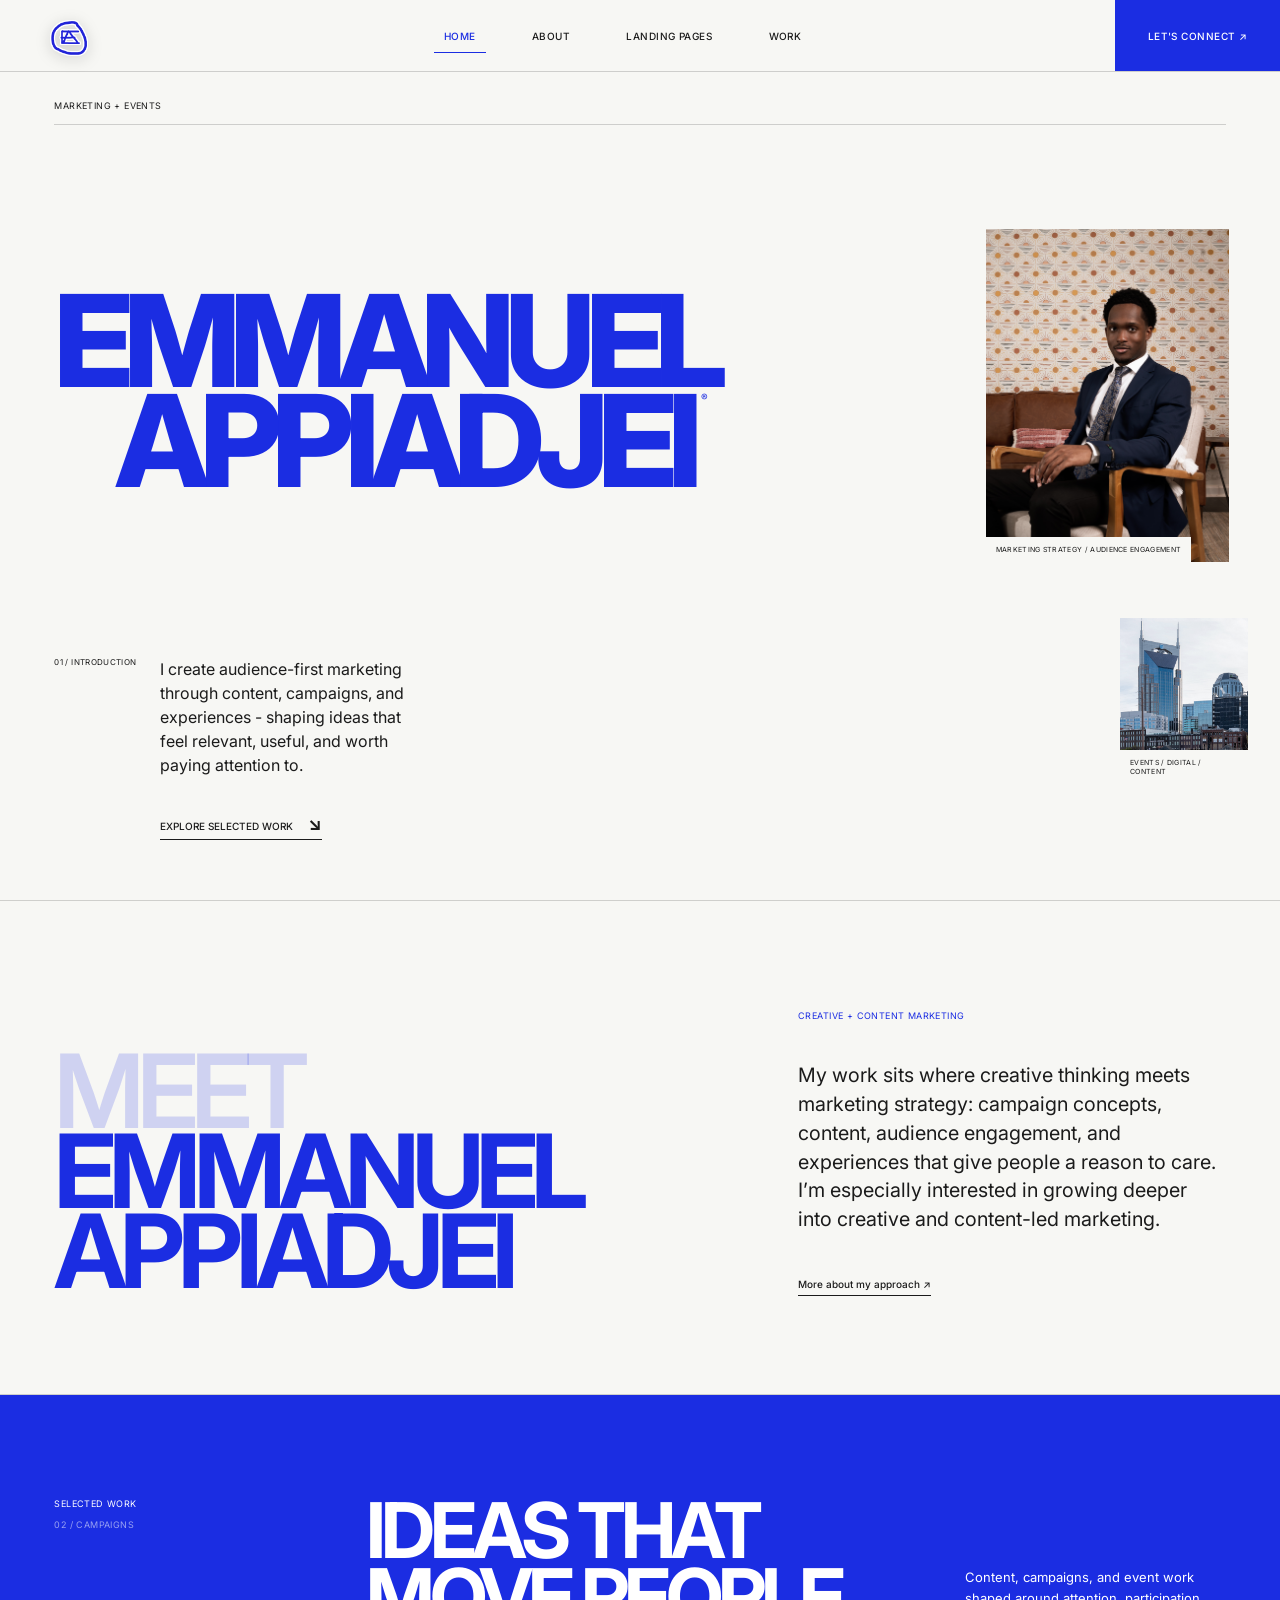
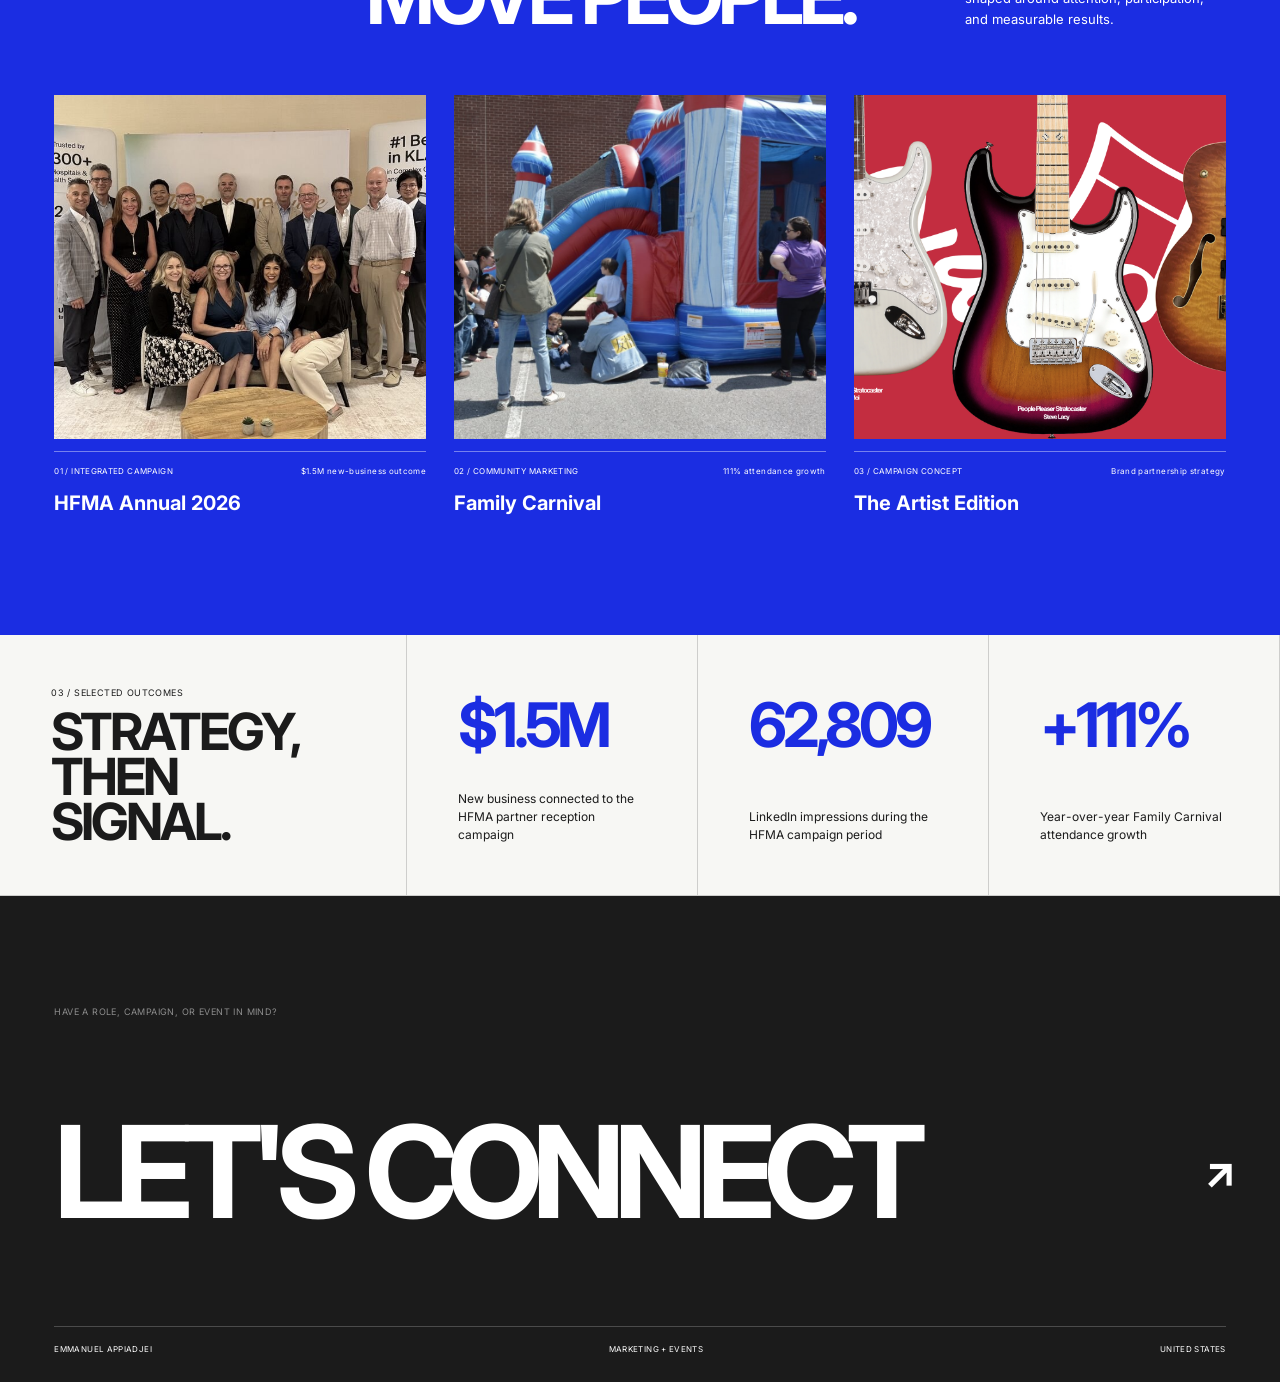
==== index.html @ 1f678aea "Update index.html" ====
<!doctype html>
<html lang="en">
<head>
  <meta charset="UTF-8" />
  <meta name="viewport" content="width=device-width, initial-scale=1.0" />
  <meta name="description" content="Emmanuel Appiadjei - creative and content marketing portfolio." />
  <meta name="portfolio-version" content="2026.08.13.13" />
  <title>Emmanuel Appiadjei - Marketing Portfolio</title>
  <link rel="preconnect" href="https://fonts.googleapis.com">
  <link rel="preconnect" href="https://fonts.gstatic.com" crossorigin>
  <link href="https://fonts.googleapis.com/css2?family=Inter:wght@400;500;600;700;800&display=swap" rel="stylesheet">
  <link rel="stylesheet" href="styles.css?v=20260813-13" />
  <style id="portfolio-polish">
    /* Release 2026.08.13.13: reveal motion and featured-card clipping fix. */
    .hero-image img,
    .about-photo img,
    .landing-visual img,
    .work-row img { height: 100%; }

    .featured-card {
      display: flex;
      min-width: 0;
      flex-direction: column;
    }

    .featured-card > img {
      width: 100%;
      height: auto;
      aspect-ratio: 1.08;
      object-fit: cover;
      flex: none;
    }

    .featured-card > div {
      min-height: 82px;
      padding-bottom: 10px;
      position: relative;
      z-index: 2;
    }

    .featured-card h3 { line-height: 1.15; }

    .featured-card p {
      align-self: start;
      max-width: 145px;
    }

    #home.route.active .hero-meta,
    #home.route.active .hero-name,
    #home.route.active .hero-image,
    #home.route.active .hero-copy {
      opacity: 0;
      animation: home-reveal 0.9s cubic-bezier(.2, .7, .25, 1) forwards;
    }

    #home.route.active .hero-meta { animation-delay: 0.08s; }
    #home.route.active .hero-name { animation-delay: 0.2s; }
    #home.route.active .hero-image-main { animation-delay: 0.38s; }
    #home.route.active .hero-image-small { animation-delay: 0.52s; }
    #home.route.active .hero-copy { animation-delay: 0.62s; }

    @keyframes home-reveal {
      from { opacity: 0; transform: translateY(18px); }
      to { opacity: 1; transform: translateY(0); }
    }

    @media (max-width: 900px) {
      .featured-card > div { min-height: 96px; }
    }

    @media (prefers-reduced-motion: reduce) {
      #home.route.active .hero-meta,
      #home.route.active .hero-name,
      #home.route.active .hero-image,
      #home.route.active .hero-copy {
        opacity: 1;
        animation: none;
        transform: none;
      }
    }
  </style>
</head>
<body>
  <img id="custom-cursor" src="images/ea-mark.png" alt="" aria-hidden="true" />
  <div id="cursor-trail" aria-hidden="true"></div>

  <header class="site-header">
    <a class="brand" href="#home" data-route="home" aria-label="Emmanuel Appiadjei home"><img class="brand-logo" src="images/ea-mark.png" alt="" /></a>
    <nav aria-label="Primary navigation">
      <a class="nav-link active" href="#home" data-route="home">Home</a>
      <a class="nav-link" href="#about" data-route="about">About</a>
      <a class="nav-link" href="#landing" data-route="landing">Landing Pages</a>
      <a class="nav-link" href="#work" data-route="work">Work</a>
    </nav>
    <a class="header-contact" href="mailto:youremail@example.com">Let's connect ↗</a>
    <button class="menu-button" type="button" aria-label="Open navigation" aria-expanded="false"><span></span><span></span></button>
  </header>

  <main>
    <section class="route active" id="home" data-route-panel="home">
      <div class="hero">
        <div class="hero-meta"><span>MARKETING + EVENTS</span></div>
        <div class="hero-name" aria-label="Emmanuel Appiadjei">
          <span>EMMANUEL</span>
          <span>APPIADJEI<sup>®</sup></span>
        </div>
        <figure class="hero-image hero-image-main">
          <img src="images/hero-large.jpg" alt="Portrait of Emmanuel Appiadjei" />
          <figcaption>MARKETING STRATEGY / AUDIENCE ENGAGEMENT</figcaption>
        </figure>
        <figure class="hero-image hero-image-small">
          <img src="images/hero-small.jpg" alt="A detail from Emmanuel's work" />
          <figcaption>EVENTS / DIGITAL / CONTENT</figcaption>
        </figure>
        <div class="hero-copy">
          <span>01 / INTRODUCTION</span>
          <p>I create audience-first marketing through content, campaigns, and experiences - shaping ideas that feel relevant, useful, and worth paying attention to.</p>
          <a href="#work" data-route="work">Explore selected work <b>↘</b></a>
        </div>
      </div>

      <div class="home-about">
        <div class="home-about-title"><span>MEET</span><strong>EMMANUEL<br>APPIADJEI</strong></div>
        <div class="home-about-copy">
          <span>CREATIVE + CONTENT MARKETING</span>
          <p>My work sits where creative thinking meets marketing strategy: campaign concepts, content, audience engagement, and experiences that give people a reason to care. I’m especially interested in growing deeper into creative and content-led marketing.</p>
          <a href="#about" data-route="about">More about my approach ↗</a>
        </div>
      </div>

      <section class="home-work">
        <div class="section-heading inverse">
          <div><span>SELECTED WORK</span><small>02 / CAMPAIGNS</small></div>
          <h2>IDEAS THAT<br>MOVE PEOPLE.</h2>
          <p>Content, campaigns, and event work shaped around attention, participation, and measurable results.</p>
        </div>
        <div class="featured-grid">
          <a class="featured-card" href="hfma-annual.html">
            <img src="images/project-hfma.jpg" alt="HFMA Annual marketing campaign" />
            <div><span>01 / INTEGRATED CAMPAIGN</span><h3>HFMA Annual 2026</h3><p>$1.5M new-business outcome</p></div>
          </a>
          <a class="featured-card" href="family-carnival-campaign.html">
            <img src="images/project-carnival.jpg" alt="Clarksville Family Carnival campaign" />
            <div><span>02 / COMMUNITY MARKETING</span><h3>Family Carnival</h3><p>111% attendance growth</p></div>
          </a>
          <a class="featured-card" href="artist-edition-campaign.html">
            <img src="images/project-artist-edition.jpg" alt="The Artist Edition campaign concept" />
            <div><span>03 / CAMPAIGN CONCEPT</span><h3>The Artist Edition</h3><p>Brand partnership strategy</p></div>
          </a>
        </div>
      </section>

      <section class="outcomes">
        <div class="outcome-intro"><span>03 / SELECTED OUTCOMES</span><h2>STRATEGY,<br>THEN SIGNAL.</h2></div>
        <div class="outcome"><strong>$1.5M</strong><span>New business connected to the HFMA partner reception campaign</span></div>
        <div class="outcome"><strong>62,809</strong><span>LinkedIn impressions during the HFMA campaign period</span></div>
        <div class="outcome"><strong>+111%</strong><span>Year-over-year Family Carnival attendance growth</span></div>
      </section>

      <footer class="footer-cta">
        <span>HAVE A ROLE, CAMPAIGN, OR EVENT IN MIND?</span>
        <a href="mailto:youremail@example.com">LET'S CONNECT <b>↗</b></a>
        <div><span>EMMANUEL APPIADJEI</span><span>MARKETING + EVENTS</span><span>UNITED STATES</span></div>
      </footer>
    </section>

    <section class="route" id="about" data-route-panel="about">
      <div class="route-label"><span>02 / ABOUT</span><span>BACKGROUND + APPROACH</span></div>
      <div class="about-hero">
        <div class="about-heading"><span>MEET</span><h1>EMMANUEL<br>APPIADJEI</h1></div>
        <div class="about-lede"><span>CREATIVE / CONTENT / AUDIENCE</span><p>I combine organized execution with audience-focused thinking to help campaigns feel intentional from the first idea through delivery.</p></div>
        <figure class="about-photo about-photo-one"><img src="images/hero-large.jpg" alt="Portrait of Emmanuel Appiadjei" /><figcaption>01 / WORKING</figcaption></figure>
        <figure class="about-photo about-photo-two"><img src="images/hero-small.jpg" alt="A detail from Emmanuel's work" /><figcaption>02 / IN THE FIELD</figcaption></figure>
      </div>
      <div class="about-body">
        <div class="about-statement"><span>MY APPROACH</span><h2>Clear thinking.<br>Useful creative.<br>Strong follow-through.</h2></div>
        <div class="about-text"><p>I’m a marketing and events professional building toward the creative and content side of marketing, with experience across campaigns, audience engagement, email, social content, research, and marketing operations.</p><p>I’m strongest where strategy and creativity meet: finding the audience insight, shaping the message, developing the content, and helping teams carry a consistent story across digital and in-person touchpoints.</p></div>
      </div>
      <div class="capability-list">
        <div><span>01</span><h3>Email & Digital Marketing</h3><p>Campaign structure, responsive email execution, audience lists, and post-campaign analysis.</p></div>
        <div><span>02</span><h3>Event Marketing</h3><p>Pre-event promotion, partner communications, on-site content, and attendee engagement.</p></div>
        <div><span>03</span><h3>Creative & Content</h3><p>Campaign concepts, social copy, visual direction, storytelling, and content coordination.</p></div>
        <div><span>04</span><h3>Marketing Operations</h3><p>Contact organization, outreach workflows, research, reporting, and follow-up support.</p></div>
      </div>
      <div class="about-close"><span>THE WORK SHOULD LOOK GOOD.</span><h2>IT SHOULD ALSO<br><em>DO SOMETHING.</em></h2></div>
    </section>

    <section class="route" id="landing" data-route-panel="landing">
      <div class="route-label"><span>03 / LANDING PAGES</span><span>HUBSPOT + EVENT EXPERIENCES</span></div>
      <div class="landing-hero">
        <h1>LANDING<br>PAGES</h1>
        <div><span>DIGITAL TOUCHPOINTS</span><p>Focused pages designed to make event information clear, support registration, and move the right audience toward action.</p></div>
      </div>
      <div class="landing-projects">
        <article class="landing-item">
          <span class="project-number">01</span>
          <a class="landing-visual" href="peace-grounds.html" target="_blank" rel="noopener"><img src="images/project-peace-grounds.jpg" alt="Peace Grounds landing page concept" /></a>
          <div class="landing-info"><span>BRAND CONCEPT / COFFEE SHOP</span><h2>Peace Grounds</h2><p>Independent Concept</p><p class="detail">A speculative brand and landing-page concept for an independent coffee shop, built around a bold peace-and-grit identity.</p><a href="peace-grounds.html" target="_blank" rel="noopener">View project ↗</a></div>
        </article>
        <article class="landing-item">
          <span class="project-number">02</span>
          <a class="landing-visual" href="landing-mahjong-social.html"><img src="images/project-mahjong.jpg" alt="Mahjong Social landing page" /></a>
          <div class="landing-info"><span>EVENT LANDING PAGE / HUBSPOT</span><h2>Mahjong Social</h2><p>Revecore x SmarterDX</p><p class="detail">An RSVP-focused event page built in HubSpot for a networking experience, balancing partner visibility with a simple registration path.</p><a href="landing-mahjong-social.html">View project ↗</a></div>
        </article>
        <article class="landing-item">
          <span class="project-number">03</span>
          <a class="landing-visual" href="landing-executive-dinner.html"><img src="images/project-exec-dinner.jpg" alt="Revecore Executive Dinner landing page" /></a>
          <div class="landing-info"><span>INVITATION EXPERIENCE / CONCEPT</span><h2>Executive Dinner</h2><p>The Charles / Dallas</p><p class="detail">A refined landing-page concept for an invitation-only executive dinner, designed around concise information and a premium event tone.</p><a href="landing-executive-dinner.html">View project ↗</a></div>
        </article>
      </div>
    </section>

    <section class="route" id="work" data-route-panel="work">
      <div class="route-label"><span>04 / WORK</span><span>CAMPAIGNS + EXPERIENCES</span></div>
      <div class="work-hero"><h1>SELECTED<br>WORK</h1><p>A mix of real-world marketing outcomes and speculative campaign thinking. Each case study makes the role, challenge, approach, and result easy to scan.</p></div>
      <div class="work-list">
        <a class="work-row" href="hfma-annual.html"><span class="work-no">01</span><img src="images/project-hfma.jpg" alt="HFMA Annual campaign" /><div><span>INTEGRATED MARKETING / 2026</span><h2>HFMA Annual Marketing Campaign</h2><p>Email marketing · Digital strategy · Event experience · Marketing operations</p></div><strong>$1.5M ↗</strong></a>
        <a class="work-row" href="family-carnival-campaign.html"><span class="work-no">02</span><img src="images/project-carnival.jpg" alt="Family Carnival campaign" /><div><span>COMMUNITY MARKETING / 2025</span><h2>Clarksville Family Carnival</h2><p>Social content · Photography · Vendor outreach · Event promotion</p></div><strong>+111% ↗</strong></a>
        <a class="work-row" href="artist-edition-campaign.html"><span class="work-no">03</span><img src="images/project-artist-edition.jpg" alt="The Artist Edition campaign" /><div><span>SPECULATIVE CAMPAIGN</span><h2>The Artist Edition</h2><p>Brand partnership · Audience strategy · Artist collaboration · Launch concept</p></div><strong>CASE ↗</strong></a>
        <a class="work-row" href="valentino-bad-bunny-campaign.html"><span class="work-no">04</span><img src="images/project-santo-sol.jpg" alt="Santo Sol campaign" /><div><span>SPECULATIVE CAMPAIGN</span><h2>Santo Sol</h2><p>Luxury positioning · Cultural insight · Collaboration strategy · Fragrance concept</p></div><strong>CASE ↗</strong></a>
      </div>
      <footer class="footer-cta blue-footer"><span>MARKETING WITH A POINT OF VIEW.</span><a href="mailto:youremail@example.com">LET'S CONNECT <b>↗</b></a><div><span>EMMANUEL APPIADJEI</span><span>MARKETING + EVENTS</span><span>UNITED STATES</span></div></footer>
    </section>
  </main>

  <script src="script.js?v=20260813-13" defer></script>
</body>
</html>
---- styles.css ----
/* Portfolio version 2026.08.14.4 - raised campaign imagery and larger home portrait */
:root{--blue:#1b2de2;--ink:#1b1b1b;--paper:#f7f7f4;--white:#fff;--muted:#7c7c77;--cyan:#a9d5df;--line:rgba(27,27,27,.18);--pad:clamp(22px,4.25vw,70px)}
*{box-sizing:border-box}html{scroll-behavior:smooth}body{margin:0;background:var(--paper);color:var(--ink);font-family:Inter,Arial,sans-serif;overflow-x:hidden}a{color:inherit;text-decoration:none}p{font-family:Inter,Arial,sans-serif}img{display:block;width:100%;height:auto;object-fit:cover}button{font:inherit}.route{display:none;min-height:100vh;padding-top:72px}.route.active{display:block;animation:page-in .45s ease both}@keyframes page-in{from{opacity:0}to{opacity:1}}
#cursor-trail{position:fixed;inset:0;z-index:150;pointer-events:none;overflow:hidden}
.site-header{height:72px;position:fixed;inset:0 0 auto;z-index:100;background:rgba(247,247,244,.94);backdrop-filter:blur(14px);display:grid;grid-template-columns:130px 1fr 165px;align-items:stretch;border-bottom:1px solid var(--line)}.brand{display:flex;align-items:center;padding-left:var(--pad);font-size:18px;font-weight:800;letter-spacing:-.07em}.brand span{font:400 7px Inter;color:var(--blue);margin:0 0 13px 4px}.site-header nav{display:flex;justify-content:center;align-items:stretch}.nav-link{display:flex;align-items:center;padding:0 clamp(16px,2.2vw,36px);font:500 10px Inter;text-transform:uppercase;position:relative}.nav-link:after{content:"";position:absolute;left:18px;right:100%;bottom:18px;height:1px;background:var(--blue);transition:.3s}.nav-link:hover:after,.nav-link.active:after{right:18px}.nav-link.active{color:var(--blue)}.header-contact{display:flex;align-items:center;justify-content:center;background:var(--ink);color:white;font:500 10px Inter;text-transform:uppercase;transition:.25s}.header-contact:hover{background:var(--blue)}.menu-button{display:none;border:0;background:transparent}
.hero{min-height:calc(100svh - 72px);padding:28px var(--pad) 60px;display:grid;grid-template-columns:repeat(12,1fr);grid-template-rows:auto 1fr auto;gap:18px;position:relative;overflow:hidden}.hero-meta{grid-column:1/13;display:flex;justify-content:space-between;padding-bottom:13px;border-bottom:1px solid var(--line);font:400 9px Inter;letter-spacing:.12em}.hero-name{grid-column:1/13;align-self:center;color:var(--blue);font-size:clamp(70px,13vw,200px);font-weight:800;letter-spacing:-.09em;line-height:.74;position:relative;z-index:2;padding:5vw 0}.hero-name span{display:block;white-space:nowrap}.hero-name span:last-child{margin-left:12%}.hero-name sup{font:400 10px Inter;letter-spacing:0;vertical-align:top;margin-left:8px}.hero-image{margin:0;position:absolute;z-index:3;background:#d8d8d3}.hero-image img{filter:saturate(.76);transition:filter .4s,transform .6s}.hero-image:hover img{filter:saturate(1);transform:scale(1.02)}.hero-image figcaption{position:absolute;background:var(--paper);padding:8px 10px;font:400 7px Inter;letter-spacing:.06em}.hero-image-main{width:clamp(150px,18vw,280px);height:clamp(190px,24vw,370px);right:17%;top:19%}.hero-image-main figcaption{left:0;bottom:0}.hero-image-small{width:clamp(90px,10vw,155px);height:clamp(110px,13vw,200px);right:4%;bottom:14%}.hero-image-small figcaption{right:0;bottom:0}.hero-copy{grid-column:1/5;align-self:end;display:grid;grid-template-columns:90px 1fr;gap:16px;position:relative;z-index:4}.hero-copy>span{font:400 8px Inter}.hero-copy p{margin:0;font-size:clamp(14px,1.25vw,18px);line-height:1.5}.hero-copy a{grid-column:2;margin-top:20px;font:500 10px Inter;text-transform:uppercase;border-bottom:1px solid;width:max-content;padding-bottom:5px}.hero-copy b{font-size:18px;margin-left:12px}
.home-about{background:var(--ink);color:white;padding:clamp(70px,8vw,130px) var(--pad);display:grid;grid-template-columns:1.5fr 1fr;gap:8vw;align-items:end}.home-about-title span{display:block;color:#555;font-size:clamp(54px,8vw,125px);font-weight:700;line-height:.78;letter-spacing:-.07em}.home-about-title strong{display:block;color:var(--blue);font-size:clamp(54px,8vw,125px);line-height:.78;letter-spacing:-.07em}.home-about-copy>span{font:400 9px Inter;color:#8d8d8d}.home-about-copy p{font-size:clamp(17px,1.55vw,24px);line-height:1.45;margin:38px 0}.home-about-copy a{font:500 10px Inter;border-bottom:1px solid;padding-bottom:5px}
.home-work{background:var(--blue);color:white;padding:clamp(70px,8vw,125px) var(--pad)}.section-heading{display:grid;grid-template-columns:1fr 2.1fr 1fr;gap:4vw;align-items:end;margin-bottom:65px}.section-heading>div{align-self:start}.section-heading span,.section-heading small{display:block;font:400 9px Inter;letter-spacing:.09em}.section-heading small{margin-top:10px;color:rgba(255,255,255,.55)}.section-heading h2{font-size:clamp(45px,6vw,90px);line-height:.86;letter-spacing:-.065em;margin:0}.section-heading p{line-height:1.6;font-size:13px;margin:0}.featured-grid{display:grid;grid-template-columns:repeat(3,1fr);gap:28px}.featured-card{display:block}.featured-card>img{aspect-ratio:1.08;filter:saturate(.72);transition:.4s}.featured-card:hover>img{filter:saturate(1);transform:translateY(-5px)}.featured-card>div{display:grid;grid-template-columns:1fr auto;padding-top:14px;border-top:1px solid rgba(255,255,255,.4);margin-top:12px}.featured-card span{font:400 8px Inter}.featured-card h3{grid-row:2;margin:7px 0 0;font-size:20px}.featured-card p{grid-row:1/3;grid-column:2;margin:0;font:400 8px/1.4 Inter;text-align:right}
.outcomes{display:grid;grid-template-columns:1.4fr repeat(3,1fr);border-bottom:1px solid var(--line)}.outcome-intro,.outcome{padding:clamp(35px,4vw,65px);border-right:1px solid var(--line);min-height:260px;display:flex;flex-direction:column;justify-content:space-between}.outcome-intro span{font:400 9px Inter}.outcome-intro h2{font-size:clamp(35px,4vw,60px);line-height:.88;letter-spacing:-.06em;margin:0}.outcome strong{font-size:clamp(40px,4.8vw,72px);letter-spacing:-.07em;color:var(--blue)}.outcome span{font-size:12px;line-height:1.5}.footer-cta{background:var(--ink);color:white;padding:clamp(65px,8vw,125px) var(--pad) 28px}.footer-cta>span{font:400 9px Inter;color:#8d8d8d}.footer-cta>a{display:flex;justify-content:space-between;align-items:center;font-size:clamp(55px,10vw,150px);font-weight:700;letter-spacing:-.085em;line-height:.8;margin:8vw 0}.footer-cta>a b{font-size:.35em}.footer-cta>div{display:flex;justify-content:space-between;border-top:1px solid #4b4b4b;padding-top:17px;font:400 8px Inter}
.route-label{height:52px;padding:0 var(--pad);display:flex;justify-content:space-between;align-items:center;border-bottom:1px solid var(--line);font:400 9px Inter;letter-spacing:.1em}.about-hero{background:var(--ink);color:white;min-height:690px;padding:clamp(55px,7vw,110px) var(--pad);display:grid;grid-template-columns:1.6fr 1fr 1fr;grid-template-rows:auto 1fr;gap:30px;position:relative}.about-heading{grid-column:1/3;position:relative;z-index:2}.about-heading>span{display:block;color:#555;font-size:clamp(55px,7vw,110px);font-weight:700;line-height:.75;letter-spacing:-.07em}.about-heading h1{color:var(--blue);font-size:clamp(55px,7vw,110px);line-height:.78;letter-spacing:-.07em;margin:0}.about-lede{grid-column:3;grid-row:1;align-self:end}.about-lede span{font:400 8px Inter;color:#888}.about-lede p{font-size:16px;line-height:1.5}.about-photo{margin:0;position:absolute}.about-photo img{filter:saturate(.68)}.about-photo figcaption{font:400 7px Inter;margin-top:8px;color:#aaa}.about-photo-one{width:260px;height:330px;left:50%;bottom:48px}.about-photo-two{width:170px;height:220px;right:8%;bottom:68px}.about-body{padding:clamp(70px,8vw,125px) var(--pad);display:grid;grid-template-columns:1.25fr 1fr;gap:9vw}.about-statement span{font:400 9px Inter}.about-statement h2{font-size:clamp(45px,6vw,90px);line-height:.9;letter-spacing:-.06em;margin:45px 0 0}.about-text{padding-top:50px}.about-text p{font-size:16px;line-height:1.75;margin:0 0 26px}.capability-list{padding:0 var(--pad) 9vw;display:grid;grid-template-columns:1fr 1fr}.capability-list>div{border-top:1px solid var(--line);padding:28px 25px 42px 0;display:grid;grid-template-columns:45px 1fr;gap:10px}.capability-list>div:nth-child(odd){margin-right:35px}.capability-list span{font:400 9px Inter}.capability-list h3{font-size:25px;margin:0}.capability-list p{grid-column:2;font-size:12px;line-height:1.6;max-width:380px}.about-close{background:var(--blue);color:white;padding:clamp(70px,8vw,125px) var(--pad)}.about-close>span{font:400 9px Inter}.about-close h2{font-size:clamp(60px,10vw,150px);line-height:.8;letter-spacing:-.08em;margin:7vw 0 0}.about-close em{font-family:Inter,Arial,sans-serif;font-weight:400}
.landing-hero{padding:clamp(70px,8vw,125px) var(--pad);display:grid;grid-template-columns:2fr 1fr;gap:7vw;align-items:end}.landing-hero h1{font-size:clamp(75px,12vw,180px);line-height:.72;letter-spacing:-.09em;color:var(--blue);margin:0}.landing-hero>div span{font:400 9px Inter}.landing-hero>div p{font-size:15px;line-height:1.7;margin-top:25px}.landing-projects{padding:0 var(--pad) 9vw}.landing-item{display:grid;grid-template-columns:50px 1.55fr 1fr;gap:clamp(25px,4vw,65px);padding:clamp(55px,7vw,105px) 0;border-top:1px solid var(--line)}.project-number{font:400 10px Inter}.landing-visual{aspect-ratio:1.35;background:#ddd;overflow:hidden}.landing-visual img{transition:.5s;filter:saturate(.72)}.landing-visual:hover img{transform:scale(1.015);filter:saturate(1)}.landing-info{align-self:end}.landing-info>span{font:400 8px Inter}.landing-info h2{font-size:clamp(35px,4vw,58px);letter-spacing:-.055em;margin:12px 0}.landing-info>p{font:400 10px Inter}.landing-info .detail{font:400 13px/1.65 Inter;margin:32px 0}.landing-info>a{font:500 10px Inter;border-bottom:1px solid;padding-bottom:5px}.landing-placeholder{aspect-ratio:1.35;background:var(--ink);color:white;padding:7%;display:flex;justify-content:space-between;align-items:flex-end}.landing-placeholder span{font-size:clamp(45px,7vw,105px);line-height:.73;font-weight:700;letter-spacing:-.07em;color:var(--blue)}.landing-placeholder small{font:400 7px Inter}
.work-hero{background:var(--blue);color:white;padding:clamp(70px,8vw,125px) var(--pad);display:grid;grid-template-columns:2fr 1fr;gap:7vw;align-items:end}.work-hero h1{font-size:clamp(75px,12vw,180px);line-height:.72;letter-spacing:-.09em;margin:0}.work-hero p{font-size:15px;line-height:1.7}.work-list{padding:0 var(--pad) 9vw}.work-row{display:grid;grid-template-columns:50px minmax(180px,.72fr) 1.3fr auto;gap:clamp(20px,3vw,48px);align-items:center;padding:45px 0;border-bottom:1px solid var(--line)}.work-no{font:400 10px Inter}.work-row img{aspect-ratio:1.5;filter:saturate(.72);transition:.35s}.work-row:hover img{filter:saturate(1);transform:translateX(5px)}.work-row>div>span{font:400 8px Inter}.work-row h2{font-size:clamp(25px,3vw,44px);letter-spacing:-.05em;margin:9px 0}.work-row p{font:400 9px/1.5 Inter}.work-row>strong{font:500 10px Inter}.blue-footer{background:var(--blue)}.blue-footer>span{color:rgba(255,255,255,.65)}.blue-footer>div{border-color:rgba(255,255,255,.45)}
@media(max-width:900px){.site-header{height:64px;grid-template-columns:90px 1fr 64px}.brand{padding-left:22px}.site-header nav{position:fixed;top:64px;left:0;right:0;background:var(--paper);display:flex;flex-direction:column;transform:translateY(-130%);transition:.35s;z-index:-1;border-bottom:1px solid var(--line)}.site-header nav.open{transform:none}.nav-link{height:55px;border-top:1px solid var(--line)}.header-contact{display:none}.menu-button{display:flex;flex-direction:column;align-items:center;justify-content:center;gap:7px;border-left:1px solid var(--line)}.menu-button span{width:22px;height:1px;background:var(--ink)}.route{padding-top:64px}.hero{min-height:850px;padding:22px}.hero-name{font-size:19vw;padding-top:17vw}.hero-name span:last-child{margin-left:0}.hero-image-main{width:42vw;height:55vw;right:8%;top:35%}.hero-image-small{width:25vw;height:31vw;right:auto;left:7%;bottom:23%}.hero-copy{grid-column:1/11;grid-template-columns:1fr;align-self:end}.hero-copy a{grid-column:1}.home-about,.section-heading,.about-body,.landing-hero,.work-hero{grid-template-columns:1fr}.home-about-copy{margin-top:40px}.section-heading{gap:35px}.featured-grid{grid-template-columns:1fr}.outcomes{grid-template-columns:1fr}.outcome-intro,.outcome{min-height:190px;border-bottom:1px solid var(--line)}.about-hero{min-height:900px;display:block}.about-lede{margin-top:40px;max-width:400px}.about-photo-one{left:8%;bottom:70px}.about-photo-two{right:8%;bottom:110px}.capability-list{grid-template-columns:1fr}.capability-list>div:nth-child(odd){margin-right:0}.landing-hero>div,.work-hero p{margin-top:45px}.landing-item{grid-template-columns:35px 1fr}.landing-visual,.landing-placeholder,.landing-info{grid-column:2}.work-row{grid-template-columns:35px 1fr}.work-row img{grid-column:2}.work-row>div{grid-column:2}.work-row>strong{grid-column:2}.footer-cta>div{flex-direction:column;gap:8px}}@media(prefers-reduced-motion:reduce){*,*:before,*:after{animation-duration:.01ms!important;animation-iteration-count:1!important;transition-duration:.01ms!important;scroll-behavior:auto!important}#cursor-trail{display:none}}

/* Modern sans-serif typography throughout the interface. */
.hero-name,
.home-about-title span,
.home-about-title strong,
.section-heading h2,
.outcome-intro h2,
.outcome strong,
.footer-cta > a,
.about-heading > span,
.about-heading h1,
.about-statement h2,
.about-close h2,
.landing-hero h1,
.landing-info h2,
.landing-placeholder span,
.work-hero h1,
.work-row h2 {
  font-family: Inter, Arial, sans-serif;
}

.nav-link,
.header-contact,
.hero-meta,
.hero-image figcaption,
.hero-copy > span,
.home-about-copy > span,
.section-heading span,
.section-heading small,
.featured-card span,
.featured-card p,
.outcome-intro span,
.route-label,
.about-lede span,
.about-photo figcaption,
.capability-list span,
.about-close > span,
.landing-hero > div span,
.project-number,
.landing-info > span,
.landing-info > p,
.landing-placeholder small,
.work-no,
.work-row > div > span,
.work-row p,
.work-row > strong,
.footer-cta > span,
.footer-cta > div {
  font-family: Inter, Arial, sans-serif;
  letter-spacing: .045em;
}

p,
.hero-name sup,
.hero-copy a,
.home-about-copy a,
.about-statement span,
.landing-info .detail,
.landing-info > a {
  font-family: Inter, Arial, sans-serif;
}

.hero-name,
.home-about-title span,
.home-about-title strong,
.about-heading > span,
.about-heading h1,
.footer-cta > a,
.landing-placeholder span {
  font-weight: 600;
}

.hero-copy p,
.home-about-copy p,
.section-heading p,
.about-lede p,
.about-statement h2,
.about-close h2,
.about-close h2 em {
  font-family: Inter, Arial, sans-serif;
}

.brand {
  padding-left: max(16px, calc(var(--pad) - 10px));
}

.brand-logo {
  width: 58px;
  height: 58px;
  object-fit: contain;
}

#custom-cursor {
  display: none;
  position: fixed;
  left: -100px;
  top: -100px;
  width: 64px;
  height: 64px;
  object-fit: contain;
  pointer-events: none;
  z-index: 220;
  opacity: 0;
  transform: translate(-50%, -50%) scale(1);
  transition: opacity .16s ease, transform .18s ease;
  will-change: left, top, transform;
}

html.custom-cursor-enabled,
html.custom-cursor-enabled body,
html.custom-cursor-enabled a,
html.custom-cursor-enabled button {
  cursor: none !important;
}

html.custom-cursor-enabled #custom-cursor {
  display: block;
}

#custom-cursor.is-visible {
  opacity: 1;
}

#custom-cursor.is-interactive {
  transform: translate(-50%, -50%) scale(.78);
}

@media (max-width: 900px) {
  .brand-logo {
    width: 50px;
    height: 50px;
  }
}

/* Shared case-study system. */
.case-page main {
  padding-top: 72px;
}

.case-page .route-label {
  background: var(--paper);
}

.case-page .about-hero {
  min-height: 560px;
  display: grid;
  grid-template-columns: minmax(0, 1.8fr) minmax(280px, .72fr);
  grid-template-rows: 1fr;
  align-items: end;
  gap: clamp(40px, 7vw, 120px);
  padding-top: clamp(60px, 7vw, 110px);
  padding-bottom: clamp(60px, 7vw, 110px);
}

.case-page .about-heading {
  grid-column: 1;
  grid-row: 1;
  align-self: center;
  min-width: 0;
}

.case-page .about-heading > span {
  color: rgba(27,45,226,.38);
  font-size: clamp(34px, 4.1vw, 68px);
  line-height: .9;
}

.case-page .about-heading h1 {
  max-width: 100%;
  font-size: clamp(58px, 7.2vw, 118px);
  line-height: .82;
  letter-spacing: -.07em;
  overflow-wrap: normal;
}

.case-page .about-lede {
  grid-column: 2;
  grid-row: 1;
  align-self: end;
  max-width: 390px;
  padding-bottom: 8px;
}

.case-page .about-lede p {
  margin-bottom: 0;
  font-size: 15px;
  line-height: 1.65;
}

.case-page .about-body {
  border-bottom: 1px solid var(--line);
}

.case-page .about-statement h2 {
  font-size: clamp(42px, 5vw, 78px);
}

.case-page .capability-list {
  padding-top: clamp(55px, 7vw, 95px);
}

.case-page .outcomes {
  border-top: 1px solid var(--line);
}

.case-page .featured-grid {
  padding: 0 var(--pad) clamp(60px, 7vw, 100px);
  color: var(--ink);
}

.case-page .featured-card > div {
  border-top-color: var(--line);
}

.case-page .case-media {
  padding: clamp(55px, 7vw, 100px) var(--pad) 20px;
}

.case-page .canva-embed {
  position: relative;
  width: 100%;
  height: auto;
  aspect-ratio: 16 / 9;
  padding: 0;
  margin: 0 0 clamp(45px, 5vw, 75px);
  overflow: hidden;
  border: 1px solid var(--line);
  background: #eef0ff;
}

.case-page .canva-embed iframe {
  position: absolute;
  inset: 0;
  width: 100%;
  height: 100%;
  border: 0;
}

.case-page .case-gallery {
  padding-top: clamp(55px, 7vw, 95px);
}

.case-page .case-gallery .landing-item {
  padding-bottom: clamp(55px, 7vw, 95px);
}

.case-page .case-photo {
  position: relative;
  z-index: 3;
  margin-top: -52px;
  padding: 0 var(--pad) clamp(55px, 7vw, 100px);
}

.case-page .case-photo figure {
  width: min(1080px, 78vw);
  aspect-ratio: 16 / 9;
  margin: 0 auto;
  overflow: hidden;
  background: #eef0ff;
  border: 1px solid rgba(27,45,226,.14);
}

.case-page .case-photo img {
  width: 100%;
  height: 100%;
  object-fit: cover;
}

.case-page .case-press-links {
  grid-column: 2 / span 2;
}

.case-page .about-close {
  border-top: 0;
}

.case-page > .footer-cta,
.case-page .footer-cta {
  background: var(--ink);
}

@media (max-width: 900px) {
  .case-page main {
    padding-top: 64px;
  }

  .case-page .about-hero {
    min-height: auto;
    grid-template-columns: 1fr;
    grid-template-rows: auto auto;
    gap: 42px;
    padding: 64px 22px 72px;
  }

  .case-page .about-heading,
  .case-page .about-lede {
    grid-column: 1;
  }

  .case-page .about-heading {
    grid-row: 1;
  }

  .case-page .about-lede {
    grid-row: 2;
    max-width: 520px;
  }

  .case-page .about-heading h1 {
    font-size: clamp(52px, 16vw, 86px);
  }

  .case-page .about-heading > span {
    font-size: clamp(30px, 9vw, 52px);
  }

  .case-page .case-media {
    padding: 44px 22px 10px;
  }

  .case-page .case-press-links {
    grid-column: 2;
  }
}

@media (pointer: coarse), (hover: none) {
  #custom-cursor {
    display: none !important;
  }
}

/* Final type hierarchy: modern sans throughout, including the accent. */
body,
body * {
  font-family: Inter, Arial, sans-serif !important;
}

.hero-name {
  font-weight: 800;
}

h1,
h2,
h3,
.home-about-title strong,
.footer-cta > a,
.outcome strong {
  font-weight: 700;
}

.about-close h2 em {
  font-family: Inter, Arial, sans-serif !important;
  font-style: italic;
  font-weight: 600;
}

#custom-cursor {
  width: 48px;
  height: 48px;
}

.brand-logo,
#custom-cursor {
  filter:
    drop-shadow(1px 0 0 rgba(255,255,255,.96))
    drop-shadow(-1px 0 0 rgba(255,255,255,.96))
    drop-shadow(0 1px 0 rgba(255,255,255,.96))
    drop-shadow(0 -1px 0 rgba(255,255,255,.96))
    drop-shadow(0 3px 7px rgba(0,0,0,.18));
}

.rainbow-trail-dot {
  position: fixed;
  width: 9px;
  height: 9px;
  border-radius: 999px;
  pointer-events: none;
  background: var(--trail-color);
  box-shadow: 0 0 10px color-mix(in srgb, var(--trail-color) 42%, transparent);
  opacity: .28;
  transform: translate(-50%, -50%) scale(1);
  animation: rainbow-trail-fade .72s ease-out forwards;
}

@keyframes rainbow-trail-fade {
  to {
    opacity: 0;
    transform: translate(-50%, -50%) scale(.2);
  }
}

/* Lighter color blocking and an unobstructed name composition. */
.header-contact {
  background: var(--blue);
}

.hero-name {
  max-width: calc(100% - clamp(300px, 22vw, 440px));
  font-size: clamp(68px, 10vw, 165px);
  letter-spacing: -.075em;
  line-height: .78;
  z-index: 4;
}

.hero-name span:last-child {
  margin-left: 7%;
}

.hero-image {
  background: #eef0ff;
  z-index: 3;
}

.hero-image-main {
  width: clamp(220px, 19vw, 340px);
  height: clamp(290px, 26vw, 450px);
  right: 4%;
  top: 19%;
}

.hero-image-small {
  right: 2.5%;
}

.home-about {
  background: var(--paper);
  color: var(--ink);
  border-top: 1px solid var(--line);
  border-bottom: 1px solid var(--line);
}

.home-about-title span {
  color: rgba(27,45,226,.18);
}

.home-about-copy > span {
  color: var(--blue);
}

.about-hero {
  background: #eef0ff;
  color: var(--ink);
  border-bottom: 1px solid rgba(27,45,226,.14);
}

.about-heading > span {
  color: rgba(27,45,226,.18);
}

.about-lede span,
.about-photo figcaption {
  color: #60658a;
}

.landing-visual,
.landing-placeholder {
  background: #eef0ff;
}

.landing-placeholder {
  color: var(--ink);
  border: 1px solid rgba(27,45,226,.16);
}

.blue-footer {
  background: var(--ink);
}

.blue-footer > div {
  border-color: #4b4b4b;
}

@media (max-width: 900px) {
  .case-page .case-photo {
    margin-top: -28px;
    padding: 0 22px 50px;
  }

  .case-page .case-photo figure {
    width: 100%;
  }

  .hero-name {
    max-width: none;
    font-size: 18vw;
    letter-spacing: -.07em;
    padding-top: 12vw;
  }

  .hero-image-main {
    width: 43vw;
    height: 55vw;
    right: 5%;
    top: 40%;
  }

  .hero-image-small {
    width: 23vw;
    height: 29vw;
    right: auto;
    left: 6%;
    bottom: 21%;
  }
}
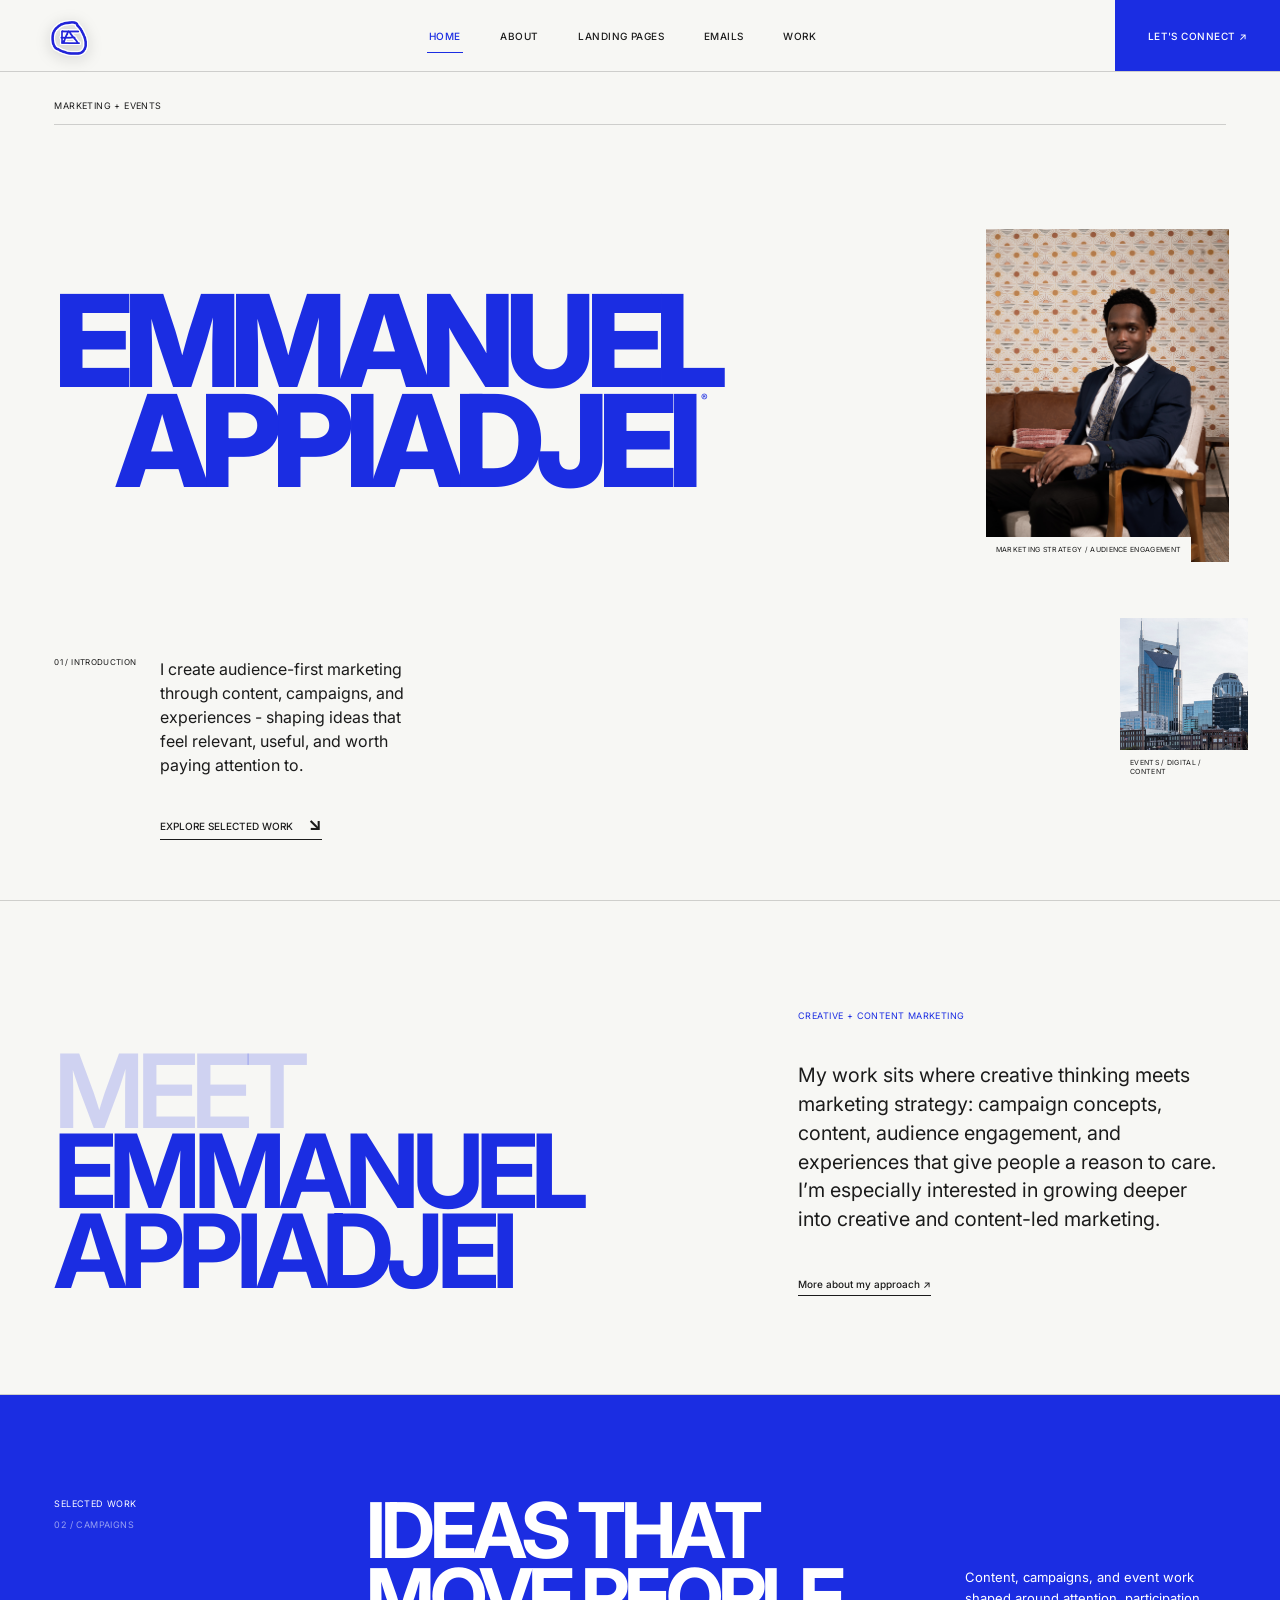
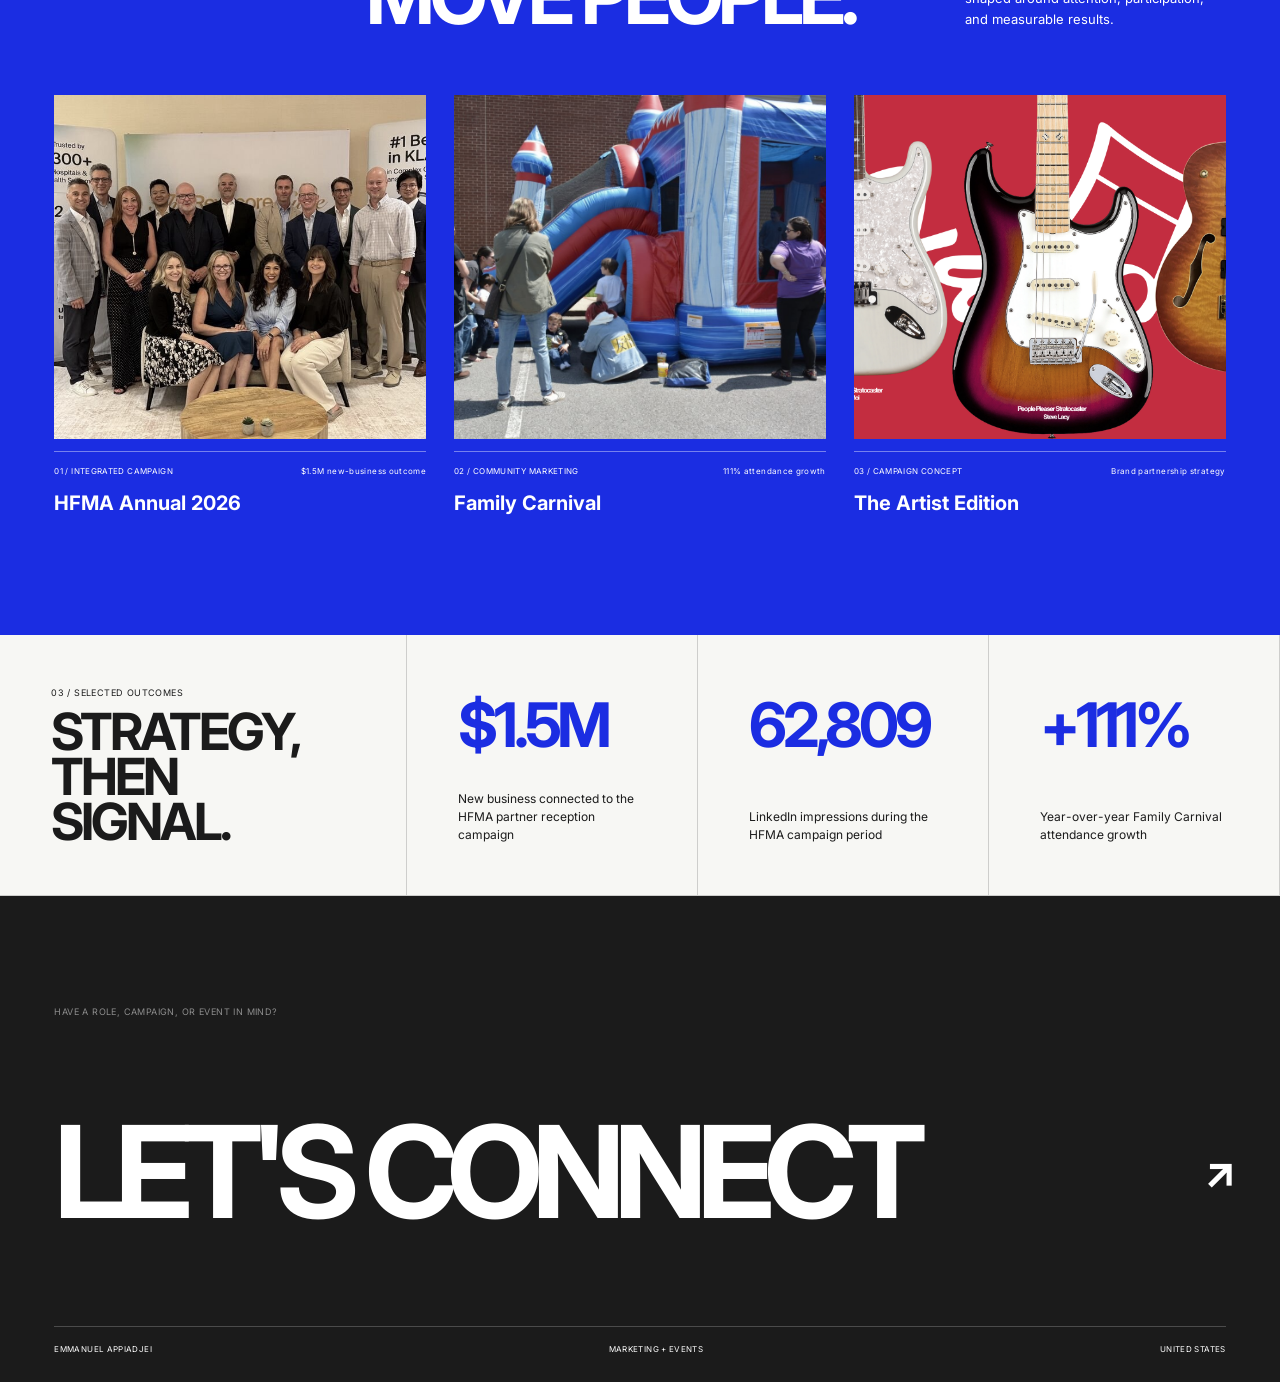
==== commit 01e2415f: "Add files via upload" ====
--- a/index.html
+++ b/index.html
@@ -4,14 +4,14 @@
   <meta charset="UTF-8" />
   <meta name="viewport" content="width=device-width, initial-scale=1.0" />
   <meta name="description" content="Emmanuel Appiadjei - creative and content marketing portfolio." />
-  <meta name="portfolio-version" content="2026.08.13.13" />
+  <meta name="portfolio-version" content="2026.08.20.3" />
   <title>Emmanuel Appiadjei - Marketing Portfolio</title>
   <link rel="preconnect" href="https://fonts.googleapis.com">
   <link rel="preconnect" href="https://fonts.gstatic.com" crossorigin>
   <link href="https://fonts.googleapis.com/css2?family=Inter:wght@400;500;600;700;800&display=swap" rel="stylesheet">
-  <link rel="stylesheet" href="styles.css?v=20260813-13" />
+  <link rel="stylesheet" href="styles.css?v=20260820-3" />
   <style id="portfolio-polish">
-    /* Release 2026.08.13.13: reveal motion and featured-card clipping fix. */
+    /* Release 2026.08.20.3: reveal motion and featured-card clipping fix. */
     .hero-image img,
     .about-photo img,
     .landing-visual img,
@@ -90,6 +90,7 @@
       <a class="nav-link active" href="#home" data-route="home">Home</a>
       <a class="nav-link" href="#about" data-route="about">About</a>
       <a class="nav-link" href="#landing" data-route="landing">Landing Pages</a>
+      <a class="nav-link" href="emails.html">Emails</a>
       <a class="nav-link" href="#work" data-route="work">Work</a>
     </nav>
     <a class="header-contact" href="mailto:youremail@example.com">Let's connect ↗</a>
@@ -194,16 +195,11 @@
       <div class="landing-projects">
         <article class="landing-item">
           <span class="project-number">01</span>
-          <a class="landing-visual" href="peace-grounds.html" target="_blank" rel="noopener"><img src="images/project-peace-grounds.jpg" alt="Peace Grounds landing page concept" /></a>
-          <div class="landing-info"><span>BRAND CONCEPT / COFFEE SHOP</span><h2>Peace Grounds</h2><p>Independent Concept</p><p class="detail">A speculative brand and landing-page concept for an independent coffee shop, built around a bold peace-and-grit identity.</p><a href="peace-grounds.html" target="_blank" rel="noopener">View project ↗</a></div>
-        </article>
-        <article class="landing-item">
-          <span class="project-number">02</span>
           <a class="landing-visual" href="landing-mahjong-social.html"><img src="images/project-mahjong.jpg" alt="Mahjong Social landing page" /></a>
           <div class="landing-info"><span>EVENT LANDING PAGE / HUBSPOT</span><h2>Mahjong Social</h2><p>Revecore x SmarterDX</p><p class="detail">An RSVP-focused event page built in HubSpot for a networking experience, balancing partner visibility with a simple registration path.</p><a href="landing-mahjong-social.html">View project ↗</a></div>
         </article>
         <article class="landing-item">
-          <span class="project-number">03</span>
+          <span class="project-number">02</span>
           <a class="landing-visual" href="landing-executive-dinner.html"><img src="images/project-exec-dinner.jpg" alt="Revecore Executive Dinner landing page" /></a>
           <div class="landing-info"><span>INVITATION EXPERIENCE / CONCEPT</span><h2>Executive Dinner</h2><p>The Charles / Dallas</p><p class="detail">A refined landing-page concept for an invitation-only executive dinner, designed around concise information and a premium event tone.</p><a href="landing-executive-dinner.html">View project ↗</a></div>
         </article>
@@ -223,6 +219,6 @@
     </section>
   </main>
 
-  <script src="script.js?v=20260813-13" defer></script>
+  <script src="script.js?v=20260820-3" defer></script>
 </body>
 </html>
--- a/styles.css
+++ b/styles.css
@@ -1,4 +1,4 @@
-/* Portfolio version 2026.08.14.4 - raised campaign imagery and larger home portrait */
+/* Portfolio version 2026.08.20.3 - raised campaign imagery and larger home portrait */
 :root{--blue:#1b2de2;--ink:#1b1b1b;--paper:#f7f7f4;--white:#fff;--muted:#7c7c77;--cyan:#a9d5df;--line:rgba(27,27,27,.18);--pad:clamp(22px,4.25vw,70px)}
 *{box-sizing:border-box}html{scroll-behavior:smooth}body{margin:0;background:var(--paper);color:var(--ink);font-family:Inter,Arial,sans-serif;overflow-x:hidden}a{color:inherit;text-decoration:none}p{font-family:Inter,Arial,sans-serif}img{display:block;width:100%;height:auto;object-fit:cover}button{font:inherit}.route{display:none;min-height:100vh;padding-top:72px}.route.active{display:block;animation:page-in .45s ease both}@keyframes page-in{from{opacity:0}to{opacity:1}}
 #cursor-trail{position:fixed;inset:0;z-index:150;pointer-events:none;overflow:hidden}
@@ -145,6 +145,188 @@
   }
 }
 
+/* Email portfolio page. */
+.site-header .nav-link {
+  padding-left: clamp(10px, 1.55vw, 26px);
+  padding-right: clamp(10px, 1.55vw, 26px);
+}
+
+.emails-page main {
+  padding-top: 72px;
+}
+
+.emails-hero {
+  min-height: 500px;
+  padding: clamp(70px, 8vw, 125px) var(--pad);
+  display: grid;
+  grid-template-columns: minmax(0, 2fr) minmax(260px, 1fr);
+  gap: 7vw;
+  align-items: end;
+  background: #eef0ff;
+  border-bottom: 1px solid rgba(27,45,226,.14);
+}
+
+.emails-hero h1 {
+  margin: 0;
+  color: var(--blue);
+  font-size: clamp(82px, 14vw, 210px);
+  font-weight: 800;
+  line-height: .72;
+  letter-spacing: -.09em;
+}
+
+.emails-hero > div span {
+  font-size: 9px;
+  font-weight: 500;
+  letter-spacing: .1em;
+}
+
+.emails-hero > div p {
+  margin: 25px 0 0;
+  font-size: 15px;
+  line-height: 1.7;
+}
+
+.email-list {
+  padding: 0 var(--pad) clamp(80px, 9vw, 145px);
+}
+
+.email-entry {
+  display: grid;
+  grid-template-columns: minmax(240px, .7fr) minmax(0, 1.5fr);
+  gap: clamp(35px, 6vw, 100px);
+  padding: clamp(65px, 8vw, 125px) 0;
+  border-top: 1px solid var(--line);
+  align-items: start;
+}
+
+.email-entry:first-child {
+  border-top: 0;
+}
+
+.email-entry-copy {
+  position: sticky;
+  top: 112px;
+  padding-top: 4px;
+}
+
+.email-number {
+  display: block;
+  color: var(--blue);
+  font-size: 9px;
+  font-weight: 600;
+  letter-spacing: .1em;
+}
+
+.email-entry-copy h2 {
+  margin: 18px 0 26px;
+  font-size: clamp(42px, 5.3vw, 78px);
+  font-weight: 700;
+  line-height: .9;
+  letter-spacing: -.065em;
+}
+
+.email-entry-copy > p {
+  max-width: 420px;
+  margin: 0;
+  font-size: 14px;
+  line-height: 1.7;
+}
+
+.email-tags {
+  display: flex;
+  flex-wrap: wrap;
+  gap: 7px;
+  margin: 30px 0 34px;
+}
+
+.email-tags span {
+  padding: 8px 12px;
+  border: 1px solid rgba(27,45,226,.22);
+  border-radius: 999px;
+  color: var(--blue);
+  background: #f4f5ff;
+  font-size: 8px;
+  font-weight: 600;
+  letter-spacing: .06em;
+  text-transform: uppercase;
+}
+
+.email-entry-copy > a {
+  display: inline-block;
+  padding-bottom: 6px;
+  border-bottom: 1px solid var(--ink);
+  font-size: 10px;
+  font-weight: 600;
+  text-transform: uppercase;
+}
+
+.email-frame {
+  height: min(790px, 78vh);
+  min-height: 590px;
+  overflow: hidden;
+  background: #e8e8e5;
+  border: 1px solid var(--line);
+  box-shadow: 0 24px 70px rgba(27,45,226,.08);
+}
+
+.email-frame-tall {
+  height: min(880px, 82vh);
+  width: min(100%, 520px);
+  justify-self: center;
+}
+
+.email-frame iframe {
+  display: block;
+  width: 100%;
+  height: 100%;
+  border: 0;
+  background: white;
+}
+
+@media (max-width: 900px) {
+  .emails-page main {
+    padding-top: 64px;
+  }
+
+  .emails-hero,
+  .email-entry {
+    grid-template-columns: 1fr;
+  }
+
+  .emails-hero {
+    min-height: 430px;
+    padding-left: 22px;
+    padding-right: 22px;
+  }
+
+  .emails-hero > div {
+    max-width: 520px;
+  }
+
+  .email-list {
+    padding-left: 22px;
+    padding-right: 22px;
+  }
+
+  .email-entry-copy {
+    position: static;
+  }
+
+  .email-frame,
+  .email-frame-tall {
+    height: 690px;
+    min-height: 0;
+  }
+}
+
+@media (max-width: 560px) {
+  .email-frame,
+  .email-frame-tall {
+    height: 620px;
+  }
+}
+
 /* Shared case-study system. */
 .case-page main {
   padding-top: 72px;
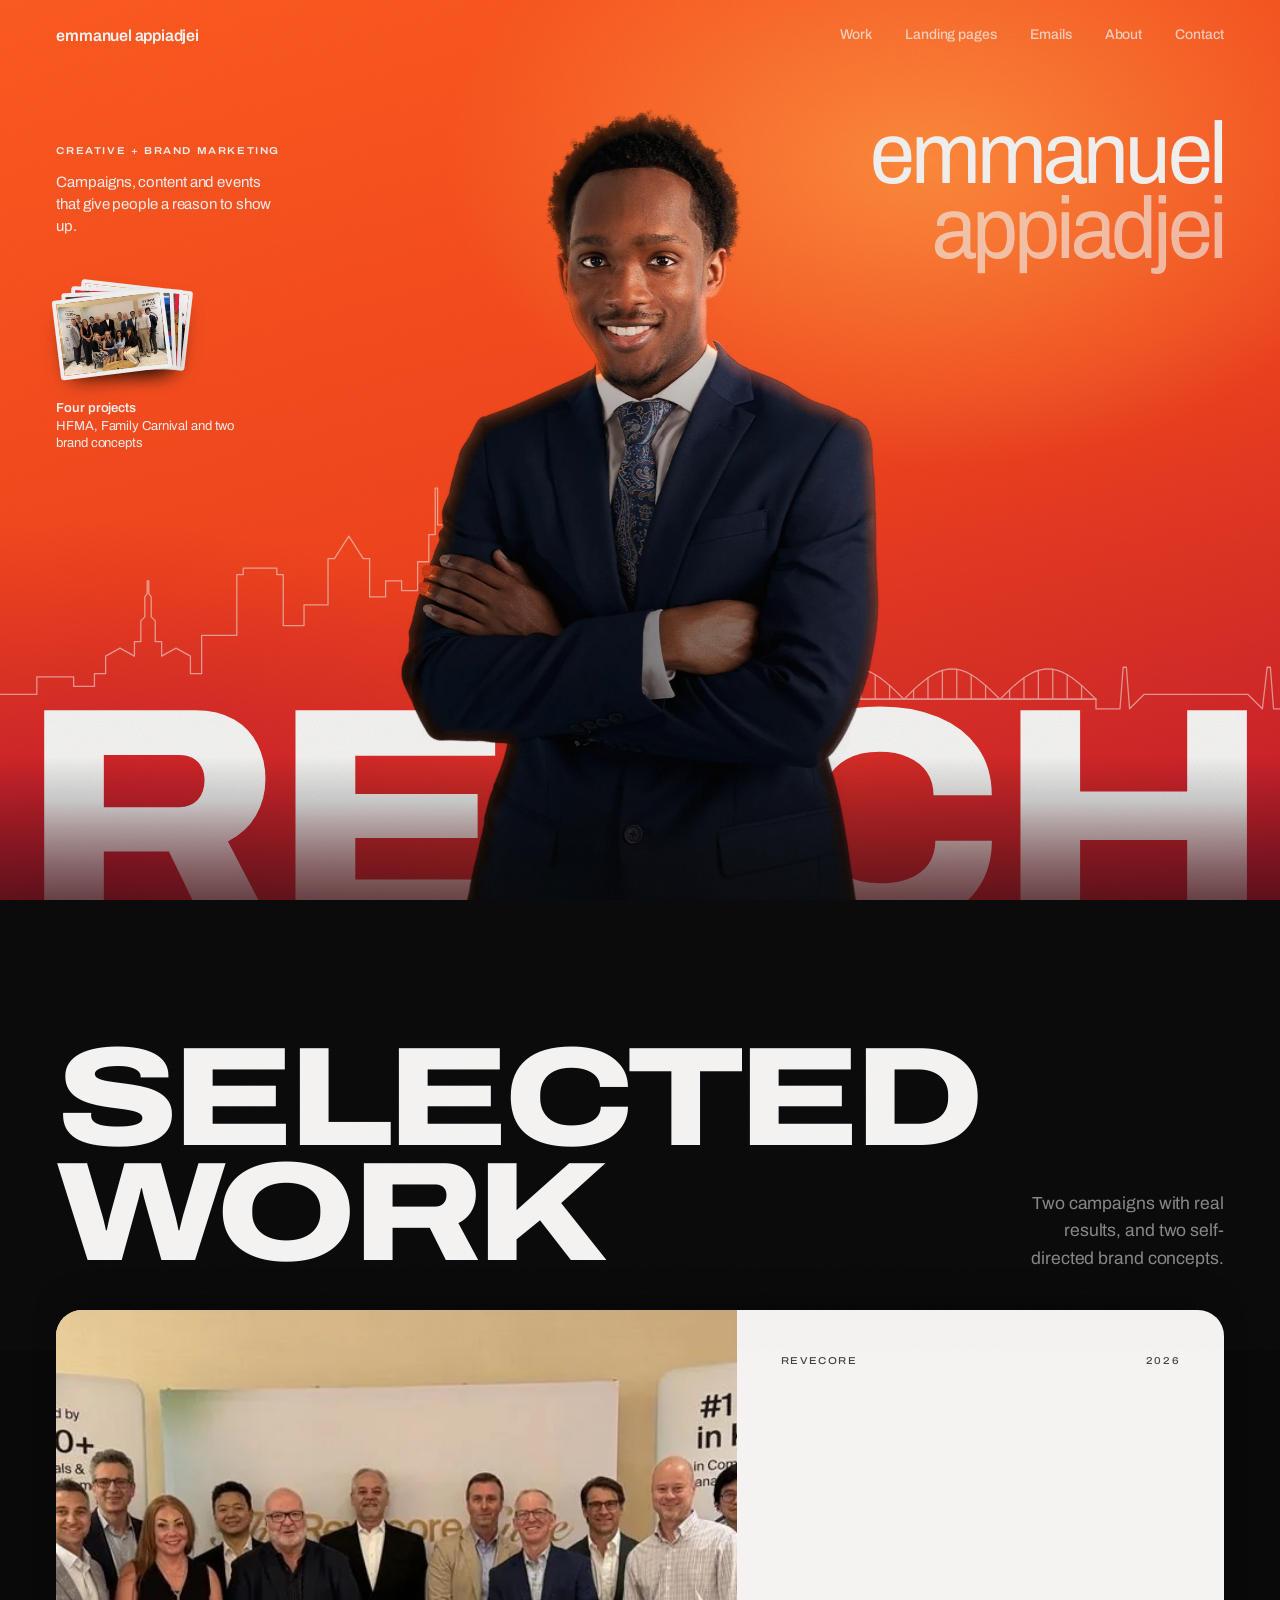
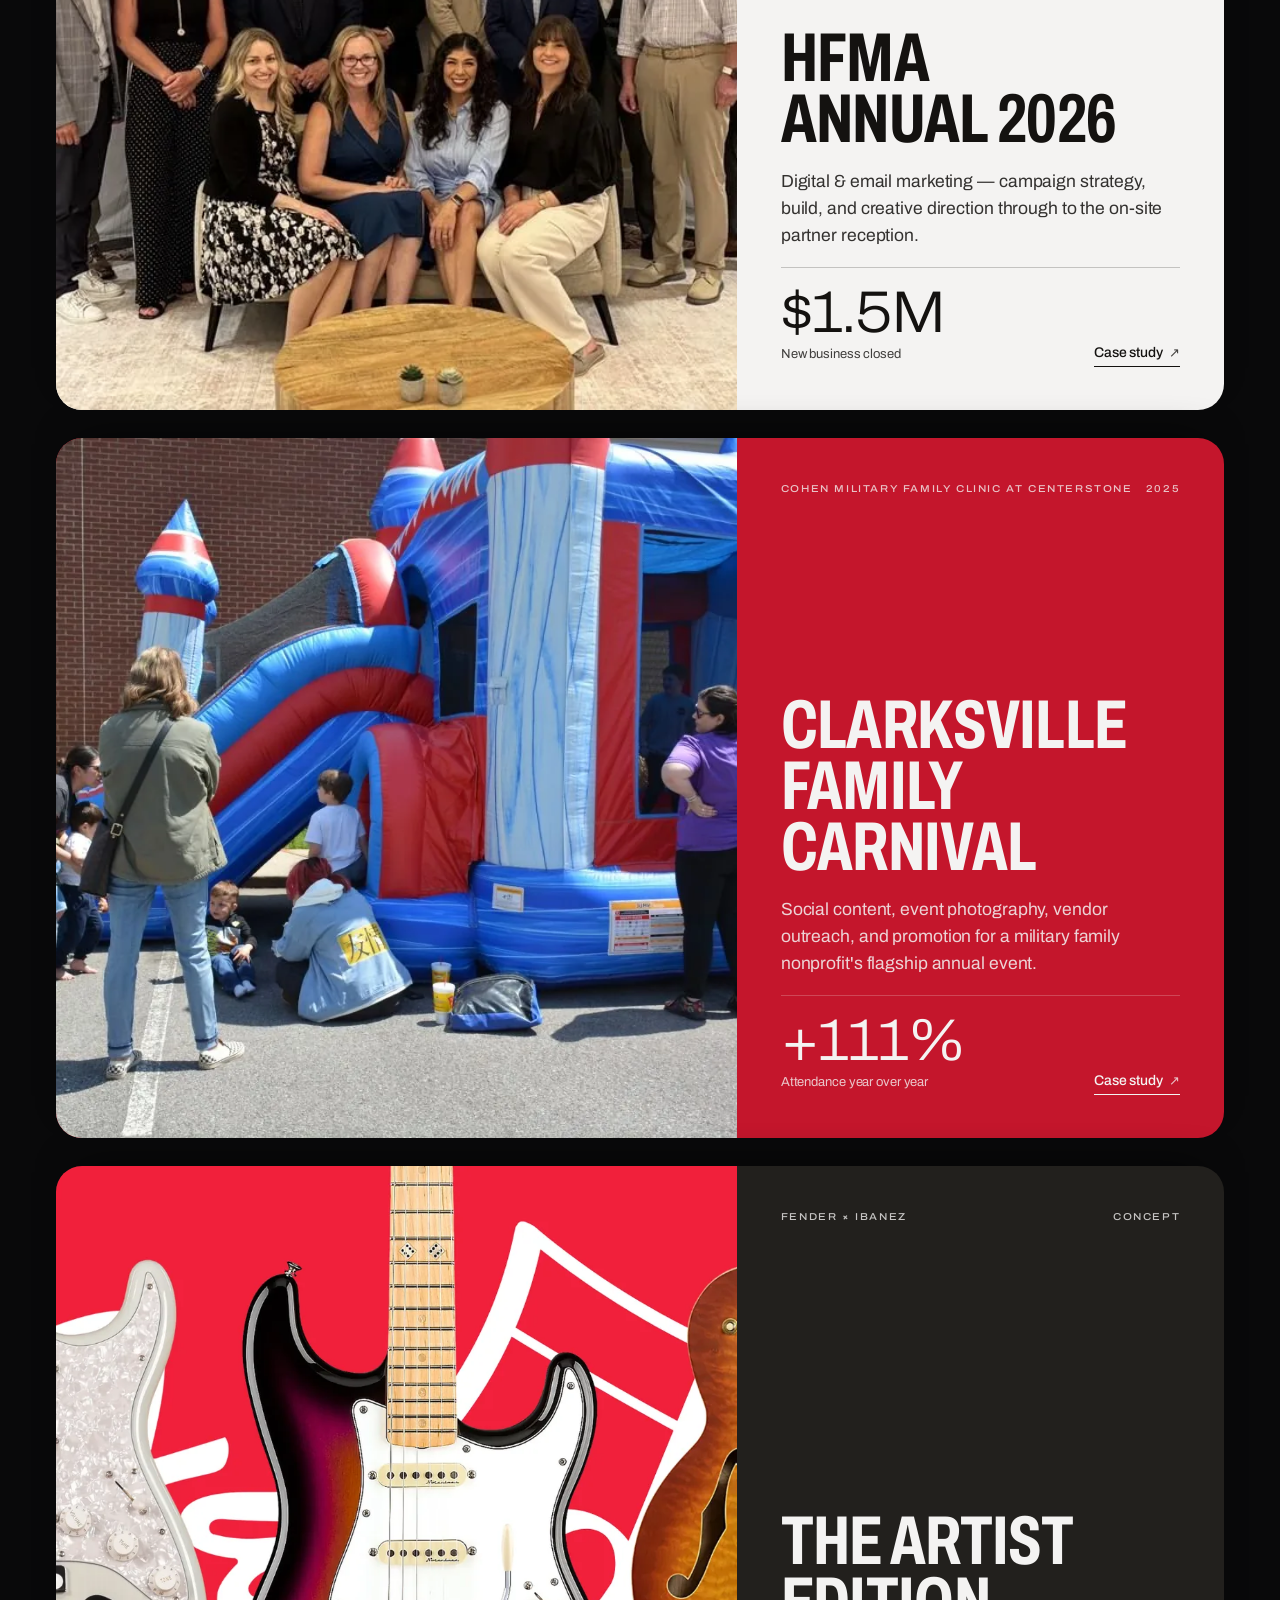
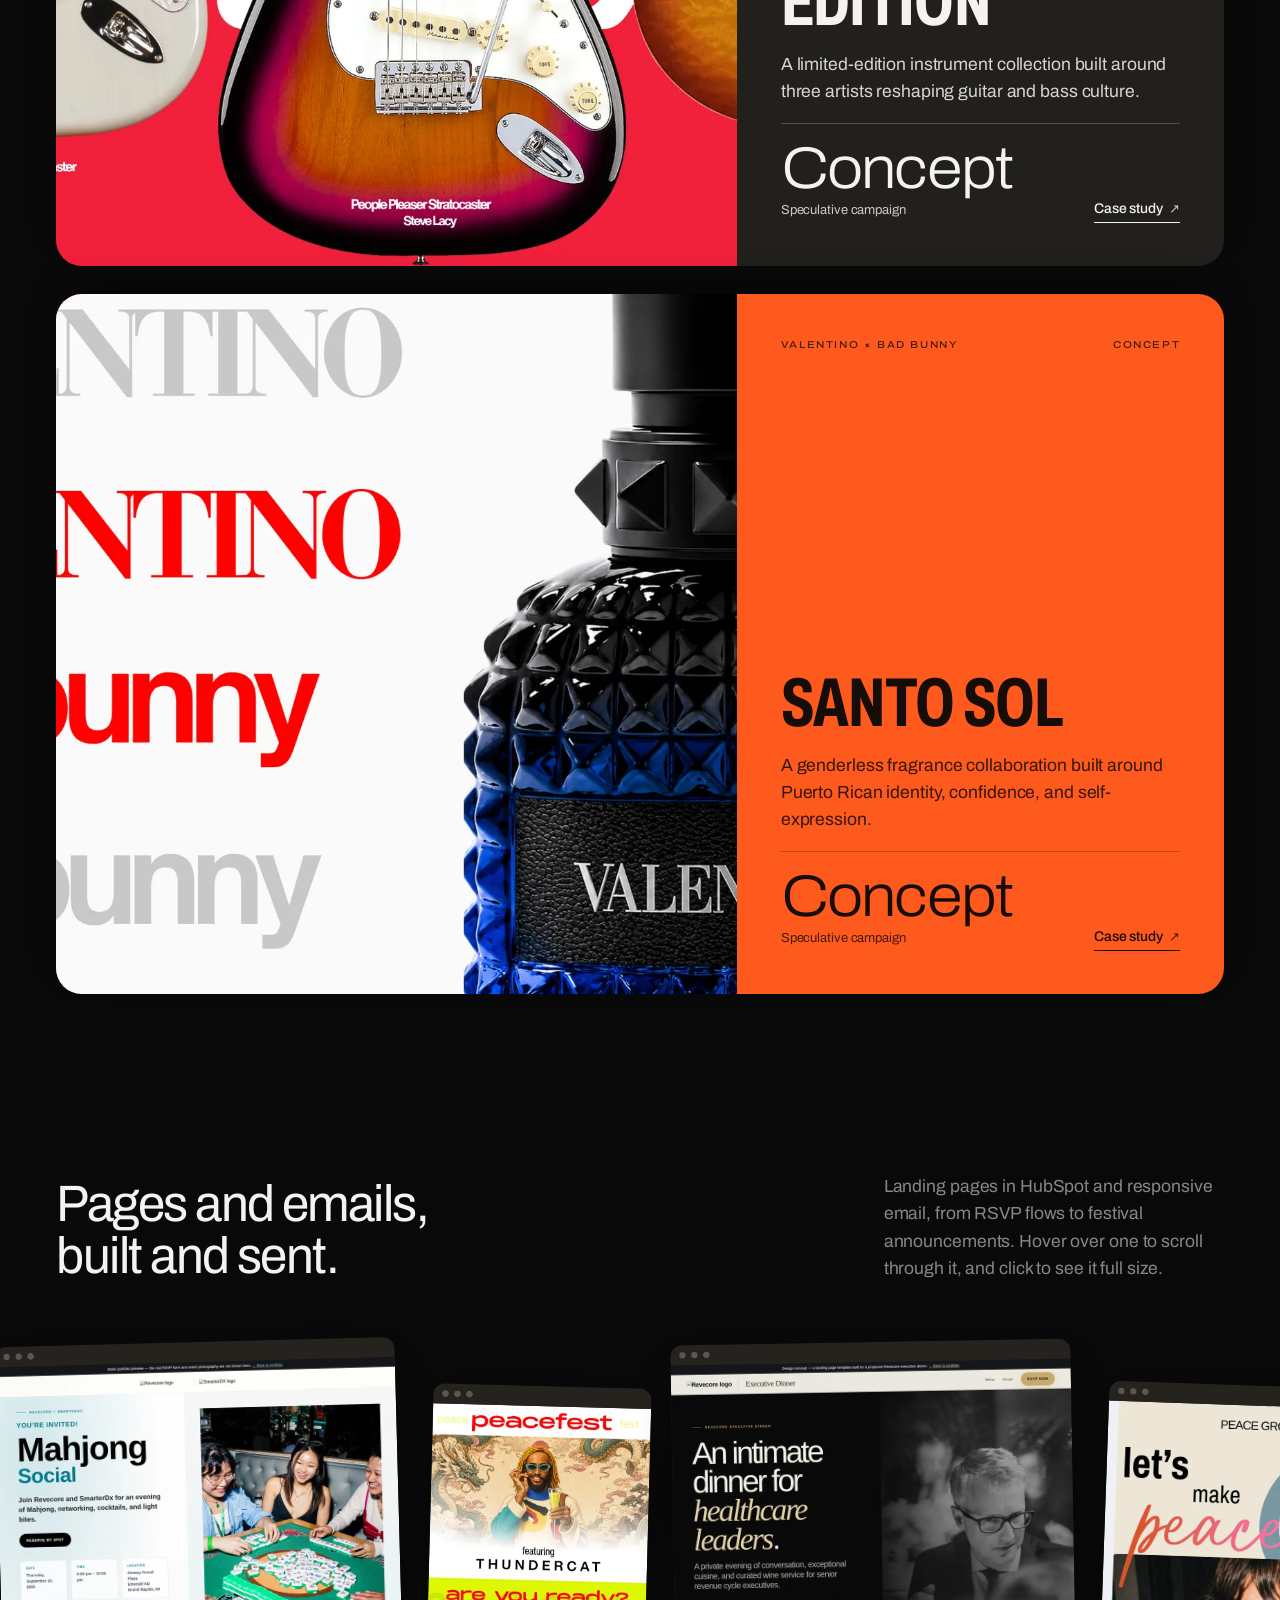
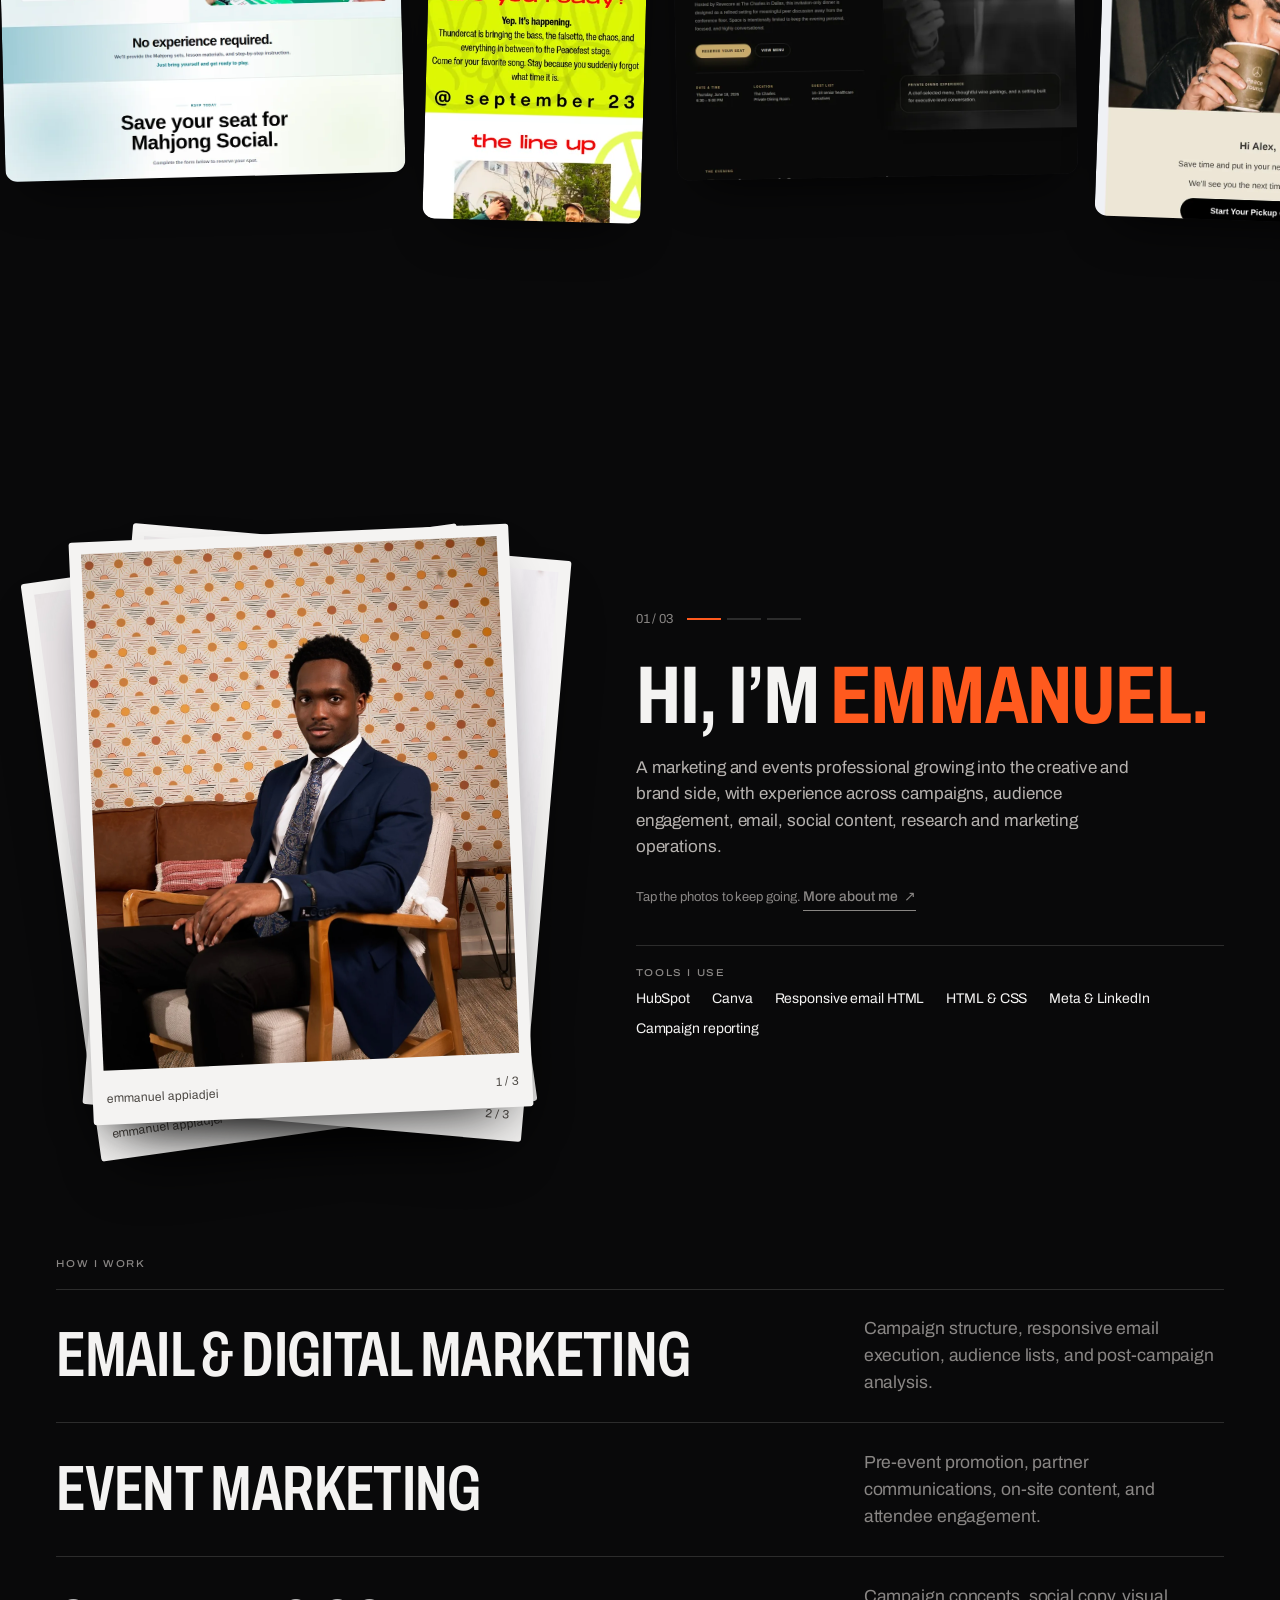
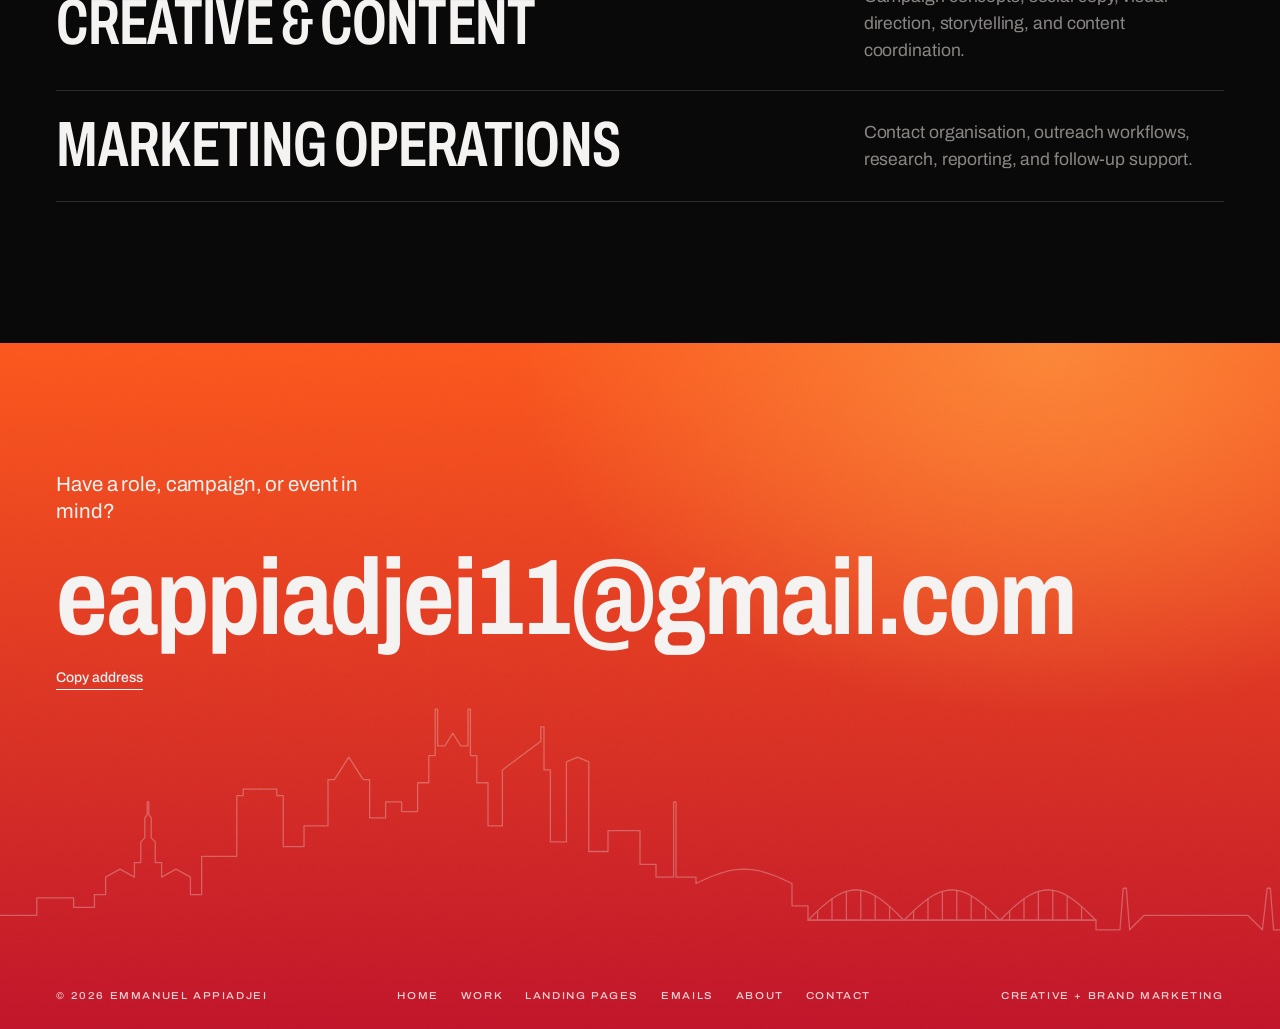
==== commit 719a9724: "Replace site with editorial rebuild; relight hero portrait Swap the whole portfolio for the editoria" ====
--- a/index.html
+++ b/index.html
@@ -1,224 +1,268 @@
 <!doctype html>
 <html lang="en">
 <head>
-  <meta charset="UTF-8" />
-  <meta name="viewport" content="width=device-width, initial-scale=1.0" />
-  <meta name="description" content="Emmanuel Appiadjei - creative and content marketing portfolio." />
-  <meta name="portfolio-version" content="2026.08.20.3" />
-  <title>Emmanuel Appiadjei - Marketing Portfolio</title>
-  <link rel="preconnect" href="https://fonts.googleapis.com">
-  <link rel="preconnect" href="https://fonts.gstatic.com" crossorigin>
-  <link href="https://fonts.googleapis.com/css2?family=Inter:wght@400;500;600;700;800&display=swap" rel="stylesheet">
-  <link rel="stylesheet" href="styles.css?v=20260820-3" />
-  <style id="portfolio-polish">
-    /* Release 2026.08.20.3: reveal motion and featured-card clipping fix. */
-    .hero-image img,
-    .about-photo img,
-    .landing-visual img,
-    .work-row img { height: 100%; }
-
-    .featured-card {
-      display: flex;
-      min-width: 0;
-      flex-direction: column;
-    }
-
-    .featured-card > img {
-      width: 100%;
-      height: auto;
-      aspect-ratio: 1.08;
-      object-fit: cover;
-      flex: none;
-    }
-
-    .featured-card > div {
-      min-height: 82px;
-      padding-bottom: 10px;
-      position: relative;
-      z-index: 2;
-    }
-
-    .featured-card h3 { line-height: 1.15; }
-
-    .featured-card p {
-      align-self: start;
-      max-width: 145px;
-    }
-
-    #home.route.active .hero-meta,
-    #home.route.active .hero-name,
-    #home.route.active .hero-image,
-    #home.route.active .hero-copy {
-      opacity: 0;
-      animation: home-reveal 0.9s cubic-bezier(.2, .7, .25, 1) forwards;
-    }
-
-    #home.route.active .hero-meta { animation-delay: 0.08s; }
-    #home.route.active .hero-name { animation-delay: 0.2s; }
-    #home.route.active .hero-image-main { animation-delay: 0.38s; }
-    #home.route.active .hero-image-small { animation-delay: 0.52s; }
-    #home.route.active .hero-copy { animation-delay: 0.62s; }
-
-    @keyframes home-reveal {
-      from { opacity: 0; transform: translateY(18px); }
-      to { opacity: 1; transform: translateY(0); }
-    }
-
-    @media (max-width: 900px) {
-      .featured-card > div { min-height: 96px; }
-    }
-
-    @media (prefers-reduced-motion: reduce) {
-      #home.route.active .hero-meta,
-      #home.route.active .hero-name,
-      #home.route.active .hero-image,
-      #home.route.active .hero-copy {
-        opacity: 1;
-        animation: none;
-        transform: none;
-      }
-    }
-  </style>
+  <meta charset="utf-8">
+  <meta name="viewport" content="width=device-width, initial-scale=1">
+  <title>Emmanuel Appiadjei — Creative + Brand Marketing</title>
+  <meta name="description" content="Portfolio of Emmanuel Appiadjei — creative and brand marketing across campaigns, events, landing pages, and email design.">
+  <meta name="theme-color" content="#070709">
+  <link rel="icon" href="images/ea-mark.png" type="image/png">
+
+  <meta property="og:type" content="website">
+  <meta property="og:title" content="Emmanuel Appiadjei — Creative + Brand Marketing">
+  <meta property="og:description" content="Campaigns, content, events, landing pages, and email design.">
+  <meta property="og:image" content="assets/images/og-home.jpg">
+
+  <link rel="preload" as="font" type="font/woff2" href="assets/fonts/archivo-latin.woff2" crossorigin>
+  <link rel="stylesheet" href="assets/css/fonts.css">
+  <link rel="stylesheet" href="assets/css/site.css">
+  <link rel="preload" as="image" href="assets/images/home/hero-reach.webp" type="image/webp" fetchpriority="high">
+  <script src="assets/js/site.js" defer></script>
 </head>
-<body>
-  <img id="custom-cursor" src="images/ea-mark.png" alt="" aria-hidden="true" />
-  <div id="cursor-trail" aria-hidden="true"></div>
-
+<body data-page="home">
+  <a class="skip-link" href="#main">Skip to content</a>
+  <span class="progress" aria-hidden="true"></span>
+
+  <!-- build:header -->
   <header class="site-header">
-    <a class="brand" href="#home" data-route="home" aria-label="Emmanuel Appiadjei home"><img class="brand-logo" src="images/ea-mark.png" alt="" /></a>
-    <nav aria-label="Primary navigation">
-      <a class="nav-link active" href="#home" data-route="home">Home</a>
-      <a class="nav-link" href="#about" data-route="about">About</a>
-      <a class="nav-link" href="#landing" data-route="landing">Landing Pages</a>
-      <a class="nav-link" href="emails.html">Emails</a>
-      <a class="nav-link" href="#work" data-route="work">Work</a>
-    </nav>
-    <a class="header-contact" href="mailto:youremail@example.com">Let's connect ↗</a>
-    <button class="menu-button" type="button" aria-label="Open navigation" aria-expanded="false"><span></span><span></span></button>
+    <div class="site-header__bar">
+      <a class="brand" href="index.html">emmanuel appiadjei</a>
+      <nav class="nav" aria-label="Primary">
+        <a class="nav__link" href="work.html">Work</a>
+        <a class="nav__link" href="landing-pages.html">Landing pages</a>
+        <a class="nav__link" href="emails.html">Emails</a>
+        <a class="nav__link" href="about.html">About</a>
+        <a class="nav__link" href="contact.html">Contact</a>
+      </nav>
+      <button class="menu-toggle" type="button" aria-expanded="false" aria-controls="mobile-menu">
+        <span class="menu-toggle__open">Menu</span><span class="menu-toggle__close">Close</span>
+      </button>
+    </div>
   </header>
-
-  <main>
-    <section class="route active" id="home" data-route-panel="home">
-      <div class="hero">
-        <div class="hero-meta"><span>MARKETING + EVENTS</span></div>
-        <div class="hero-name" aria-label="Emmanuel Appiadjei">
-          <span>EMMANUEL</span>
-          <span>APPIADJEI<sup>®</sup></span>
+  <!-- /build:header -->
+
+  <!-- build:mobile-menu -->
+  <div class="mobile-menu" id="mobile-menu">
+    <a class="mobile-menu__link" href="index.html" aria-current="page">Home</a>
+    <a class="mobile-menu__link" href="work.html">Work</a>
+    <a class="mobile-menu__link" href="landing-pages.html">Landing pages</a>
+    <a class="mobile-menu__link" href="emails.html">Emails</a>
+    <a class="mobile-menu__link" href="about.html">About</a>
+    <a class="mobile-menu__link" href="contact.html">Contact</a>
+    <div class="mobile-menu__foot">
+      <a class="label" href="mailto:eappiadjei11@gmail.com">eappiadjei11@gmail.com</a>
+      <span class="label">United States</span>
+    </div>
+  </div>
+  <!-- /build:mobile-menu -->
+
+  <main id="main">
+    <section class="home-hero" aria-label="Introduction">
+      <h1 class="home-hero__name"><span>emmanuel</span><span>appiadjei</span></h1>
+      <p class="home-hero__lede"><span class="label">Creative + brand marketing</span>Campaigns, content and events that give people a reason to show up.</p>
+      <a class="home-hero__deck" href="#work" aria-label="See the work: four projects">
+        <span class="home-hero__cards" aria-hidden="true">
+          <img src="assets/images/work/hfma.webp" alt="" style="--n:0" width="800" height="600" decoding="async">
+          <img src="assets/images/work/carnival.webp" alt="" style="--n:1" width="1200" height="800" decoding="async">
+          <img src="assets/images/work/artist-edition.webp" alt="" style="--n:2" width="1800" height="1012" decoding="async">
+          <img src="assets/images/work/santo-sol.webp" alt="" style="--n:3" width="1800" height="1012" decoding="async">
+        </span>
+        <span class="home-hero__deck-label"><b>Four projects</b><br>HFMA, Family Carnival and two brand concepts</span>
+      </a>
+
+      <div class="home-hero__stage">
+        <img class="home-hero__sky" src="assets/images/home/nashville.svg" alt="" width="1600" height="324" decoding="async">
+        <p class="home-hero__word" aria-hidden="true">Reach</p>
+        <figure class="home-hero__figure">
+          <img src="assets/images/home/hero-reach.webp" alt="Emmanuel Appiadjei in a navy suit, arms crossed, lit warm against an orange backdrop" width="754" height="1222" fetchpriority="high" decoding="async">
+        </figure>
+      </div>
+    </section>
+
+    <section class="home-work shell" id="work">
+      <div class="home-work__head">
+        <h2>Selected<br>work</h2>
+        <p>Two campaigns with real results, and two self-directed brand concepts.</p>
+      </div>
+      <!-- build:home-work -->
+      <div class="home-stack">
+        <article class="home-card home-card--1">
+          <div class="home-card__pic"><img src="assets/images/work/hfma.webp" alt="The Revecore team photographed in their private suite at the HFMA Annual conference." width="800" height="600" loading="lazy" decoding="async"></div>
+          <div class="home-card__txt">
+            <div class="home-card__meta"><span class="label">Revecore</span><span class="label">2026</span></div>
+            <h3 class="home-card__title">HFMA Annual 2026</h3>
+            <p class="home-card__role">Digital &amp; email marketing — campaign strategy, build, and creative direction through to the on-site partner reception.</p>
+            <div class="home-card__res">
+              <div><strong>$1.5M</strong><span>New business closed</span></div>
+              <a class="text-link" href="hfma-annual.html">Case study <span class="arrow" aria-hidden="true">&#8599;</span></a>
+            </div>
+          </div>
+        </article>
+        <article class="home-card home-card--2">
+          <div class="home-card__pic"><img src="assets/images/work/carnival.webp" alt="Families gathered around inflatable attractions at the Clarksville Family Carnival." width="1200" height="800" loading="lazy" decoding="async"></div>
+          <div class="home-card__txt">
+            <div class="home-card__meta"><span class="label">Cohen Military Family Clinic at Centerstone</span><span class="label">2025</span></div>
+            <h3 class="home-card__title">Clarksville Family Carnival</h3>
+            <p class="home-card__role">Social content, event photography, vendor outreach, and promotion for a military family nonprofit's flagship annual event.</p>
+            <div class="home-card__res">
+              <div><strong>+111%</strong><span>Attendance year over year</span></div>
+              <a class="text-link" href="family-carnival-campaign.html">Case study <span class="arrow" aria-hidden="true">&#8599;</span></a>
+            </div>
+          </div>
+        </article>
+        <article class="home-card home-card--3">
+          <div class="home-card__pic"><img src="assets/images/work/artist-edition.webp" alt="Three artist-edition guitars laid out against a red campaign backdrop." width="1800" height="1012" loading="lazy" decoding="async"></div>
+          <div class="home-card__txt">
+            <div class="home-card__meta"><span class="label">Fender × Ibanez</span><span class="label">Concept</span></div>
+            <h3 class="home-card__title">The Artist Edition</h3>
+            <p class="home-card__role">A limited-edition instrument collection built around three artists reshaping guitar and bass culture.</p>
+            <div class="home-card__res">
+              <div><strong>Concept</strong><span>Speculative campaign</span></div>
+              <a class="text-link" href="artist-edition-campaign.html">Case study <span class="arrow" aria-hidden="true">&#8599;</span></a>
+            </div>
+          </div>
+        </article>
+        <article class="home-card home-card--4">
+          <div class="home-card__pic"><img src="assets/images/work/santo-sol.webp" alt="The Santo Sol fragrance bottle beside stacked Valentino and Bad Bunny wordmarks." width="1800" height="1012" loading="lazy" decoding="async"></div>
+          <div class="home-card__txt">
+            <div class="home-card__meta"><span class="label">Valentino × Bad Bunny</span><span class="label">Concept</span></div>
+            <h3 class="home-card__title">Santo Sol</h3>
+            <p class="home-card__role">A genderless fragrance collaboration built around Puerto Rican identity, confidence, and self-expression.</p>
+            <div class="home-card__res">
+              <div><strong>Concept</strong><span>Speculative campaign</span></div>
+              <a class="text-link" href="valentino-bad-bunny-campaign.html">Case study <span class="arrow" aria-hidden="true">&#8599;</span></a>
+            </div>
+          </div>
+        </article>
+      </div>
+      <!-- /build:home-work -->
+    </section>
+
+    <section class="home-screens" aria-labelledby="screens-title">
+      <div class="shell home-screens__head">
+        <h2 id="screens-title">Pages and emails, built and sent.</h2>
+        <p>Landing pages in HubSpot and responsive email, from RSVP flows to festival announcements. <span class="home-screens__mouse">Hover over one to scroll through it, and click to see it full size.</span><span class="home-screens__touch">Tap one to scroll through it, and tap again to see it full size.</span></p>
+      </div>
+      <div class="home-screens__viewport">
+        <!-- build:home-screens -->
+        <div class="home-screens__rail">
+          <button class="home-shot" type="button" style="--ar:0.92;--r:-1.5deg" data-full="assets/images/landing/mahjong-social.webp" data-href="landing-mahjong-social.html" data-title="Mahjong Social landing page" aria-label="Open the full Mahjong Social landing page">
+            <img src="assets/images/landing/mahjong-social.webp" alt="Full-page view of the Mahjong Social event landing page." width="880" height="2103" loading="lazy" decoding="async">
+          </button>
+          <button class="home-shot" type="button" style="--ar:0.5;--r:1.5deg" data-full="assets/images/work/email-peacefest.webp" data-href="email-peacefest.html" data-title="Peacefest email" aria-label="Open the full Peacefest email">
+            <img src="assets/images/work/email-peacefest.webp" alt="Peacefest promotional email featuring Thundercat and the festival lineup." width="341" height="2048" loading="lazy" decoding="async">
+          </button>
+          <button class="home-shot" type="button" style="--ar:0.92;--r:-1deg" data-full="assets/images/landing/executive-dinner.webp" data-href="landing-executive-dinner.html" data-title="Executive Dinner landing page" aria-label="Open the full Executive Dinner landing page">
+            <img src="assets/images/landing/executive-dinner.webp" alt="Full-page view of the Revecore Executive Dinner landing page." width="880" height="3400" loading="lazy" decoding="async">
+          </button>
+          <button class="home-shot" type="button" style="--ar:0.74;--r:2deg" data-full="assets/images/emails/peace-grounds-full.webp" data-href="email-peacegrounds.html" data-title="Peace Grounds email" aria-label="Open the full Peace Grounds email">
+            <img src="assets/images/emails/peace-grounds-full.webp" alt="Peace Grounds email, full length" width="800" height="3292" loading="lazy" decoding="async">
+          </button>
+          <button class="home-shot" type="button" style="--ar:0.92;--r:-1.5deg" data-full="assets/images/landing/peace-grounds.webp" data-href="peace-grounds.html" data-title="Peace Grounds landing page" aria-label="Open the full Peace Grounds landing page">
+            <img src="assets/images/landing/peace-grounds.webp" alt="Full-page view of the Peace Grounds coffee brand site." width="880" height="3199" loading="lazy" decoding="async">
+          </button>
+          <button class="home-shot" type="button" style="--ar:0.74;--r:1deg" data-full="assets/images/emails/hfma-track-full.webp" data-href="email-hfma-track.html" data-title="HFMA Day at the Track email" aria-label="Open the full HFMA Day at the Track email">
+            <img src="assets/images/emails/hfma-track-full.webp" alt="HFMA Day at the Track email, full length" width="800" height="2644" loading="lazy" decoding="async">
+          </button>
+          <button class="home-shot" type="button" style="--ar:0.74;--r:-2deg" data-full="assets/images/emails/mahjong-rsvp-full.webp" data-href="mahjong-email-preview.html" data-title="Mahjong Social RSVP email" aria-label="Open the full Mahjong Social RSVP email">
+            <img src="assets/images/emails/mahjong-rsvp-full.webp" alt="Mahjong Social RSVP email, full length" width="800" height="1125" loading="lazy" decoding="async">
+          </button>
+          <button class="home-shot" type="button" style="--ar:0.92;--r:-1.5deg" data-full="assets/images/landing/mahjong-social.webp" data-href="landing-mahjong-social.html" data-title="Mahjong Social landing page" aria-hidden="true" tabindex="-1">
+            <img src="assets/images/landing/mahjong-social.webp" alt="" width="880" height="2103" loading="lazy" decoding="async">
+          </button>
+          <button class="home-shot" type="button" style="--ar:0.5;--r:1.5deg" data-full="assets/images/work/email-peacefest.webp" data-href="email-peacefest.html" data-title="Peacefest email" aria-hidden="true" tabindex="-1">
+            <img src="assets/images/work/email-peacefest.webp" alt="" width="341" height="2048" loading="lazy" decoding="async">
+          </button>
+          <button class="home-shot" type="button" style="--ar:0.92;--r:-1deg" data-full="assets/images/landing/executive-dinner.webp" data-href="landing-executive-dinner.html" data-title="Executive Dinner landing page" aria-hidden="true" tabindex="-1">
+            <img src="assets/images/landing/executive-dinner.webp" alt="" width="880" height="3400" loading="lazy" decoding="async">
+          </button>
+          <button class="home-shot" type="button" style="--ar:0.74;--r:2deg" data-full="assets/images/emails/peace-grounds-full.webp" data-href="email-peacegrounds.html" data-title="Peace Grounds email" aria-hidden="true" tabindex="-1">
+            <img src="assets/images/emails/peace-grounds-full.webp" alt="" width="800" height="3292" loading="lazy" decoding="async">
+          </button>
+          <button class="home-shot" type="button" style="--ar:0.92;--r:-1.5deg" data-full="assets/images/landing/peace-grounds.webp" data-href="peace-grounds.html" data-title="Peace Grounds landing page" aria-hidden="true" tabindex="-1">
+            <img src="assets/images/landing/peace-grounds.webp" alt="" width="880" height="3199" loading="lazy" decoding="async">
+          </button>
+          <button class="home-shot" type="button" style="--ar:0.74;--r:1deg" data-full="assets/images/emails/hfma-track-full.webp" data-href="email-hfma-track.html" data-title="HFMA Day at the Track email" aria-hidden="true" tabindex="-1">
+            <img src="assets/images/emails/hfma-track-full.webp" alt="" width="800" height="2644" loading="lazy" decoding="async">
+          </button>
+          <button class="home-shot" type="button" style="--ar:0.74;--r:-2deg" data-full="assets/images/emails/mahjong-rsvp-full.webp" data-href="mahjong-email-preview.html" data-title="Mahjong Social RSVP email" aria-hidden="true" tabindex="-1">
+            <img src="assets/images/emails/mahjong-rsvp-full.webp" alt="" width="800" height="1125" loading="lazy" decoding="async">
+          </button>
         </div>
-        <figure class="hero-image hero-image-main">
-          <img src="images/hero-large.jpg" alt="Portrait of Emmanuel Appiadjei" />
-          <figcaption>MARKETING STRATEGY / AUDIENCE ENGAGEMENT</figcaption>
-        </figure>
-        <figure class="hero-image hero-image-small">
-          <img src="images/hero-small.jpg" alt="A detail from Emmanuel's work" />
-          <figcaption>EVENTS / DIGITAL / CONTENT</figcaption>
-        </figure>
-        <div class="hero-copy">
-          <span>01 / INTRODUCTION</span>
-          <p>I create audience-first marketing through content, campaigns, and experiences - shaping ideas that feel relevant, useful, and worth paying attention to.</p>
-          <a href="#work" data-route="work">Explore selected work <b>↘</b></a>
+        <!-- /build:home-screens -->
+      </div>
+    </section>
+
+    <section class="home-about shell" id="about">
+      <button class="home-pile" type="button" aria-label="Next photo">
+        <span class="home-print" data-pos="0"><img src="assets/images/about/armchair-suns.webp" alt="Emmanuel seated in a wooden armchair in front of a sun-patterned wallpaper" width="1080" height="1350" loading="lazy" decoding="async"><span class="home-print__caption"><span>emmanuel appiadjei</span><span>1 / 3</span></span></span>
+        <span class="home-print" data-pos="1"><img src="assets/images/about/studio-stool.webp" alt="Emmanuel seated on a studio stool, hands clasped" width="1080" height="1350" loading="lazy" decoding="async"><span class="home-print__caption"><span>emmanuel appiadjei</span><span>2 / 3</span></span></span>
+        <span class="home-print" data-pos="2"><img src="assets/images/about/studio-smile.webp" alt="Emmanuel smiling in a navy suit and paisley tie" width="1080" height="1350" loading="lazy" decoding="async"><span class="home-print__caption"><span>emmanuel appiadjei</span><span>3 / 3</span></span></span>
+      </button>
+      <div class="home-story">
+        <div class="home-story__count"><span data-story-count>01 / 03</span><span class="home-story__bars" aria-hidden="true"><span class="is-on"></span><span></span><span></span></span></div>
+        <!-- The three pages of the story; the script steps through them in
+             time with the photos. Without the script the first one shows. -->
+        <div class="home-story__swap" aria-live="polite">
+          <h2 data-story-title>Hi, I&rsquo;m <span>Emmanuel.</span></h2>
+          <p class="home-story__text" data-story-text>A marketing and events professional growing into the creative and brand side, with experience across campaigns, audience engagement, email, social content, research and marketing operations.</p>
         </div>
-      </div>
-
-      <div class="home-about">
-        <div class="home-about-title"><span>MEET</span><strong>EMMANUEL<br>APPIADJEI</strong></div>
-        <div class="home-about-copy">
-          <span>CREATIVE + CONTENT MARKETING</span>
-          <p>My work sits where creative thinking meets marketing strategy: campaign concepts, content, audience engagement, and experiences that give people a reason to care. I’m especially interested in growing deeper into creative and content-led marketing.</p>
-          <a href="#about" data-route="about">More about my approach ↗</a>
+        <template data-story>
+          <h2>Strategy, meet <span>creative.</span></h2>
+          <p>I do my best work finding the audience insight, shaping the message, building the content, and keeping one story going across digital and in-person touchpoints.</p>
+        </template>
+        <template data-story>
+          <h2>What I want <span>more of.</span></h2>
+          <p>The early part of the process: the campaign idea, the brand&rsquo;s point of view, the reason an audience should care. I bring the follow-through with it, from the build and the send to the room and the follow-up.</p>
+        </template>
+        <p class="home-story__hint">Tap the photos to keep going. <a class="text-link" href="about.html">More about me <span class="arrow" aria-hidden="true">&#8599;</span></a></p>
+        <div class="home-tools"><span class="label">Tools I use</span><span>HubSpot</span><span>Canva</span><span>Responsive email HTML</span><span>HTML &amp; CSS</span><span>Meta &amp; LinkedIn</span><span>Campaign reporting</span></div>
+      </div>
+    </section>
+
+    <section class="home-caps shell" aria-labelledby="caps-title">
+      <span class="label" id="caps-title">How I work</span>
+      <!-- build:home-caps -->
+      <div class="home-cap"><h3>Email &amp; Digital Marketing</h3><p>Campaign structure, responsive email execution, audience lists, and post-campaign analysis.</p></div>
+      <div class="home-cap"><h3>Event Marketing</h3><p>Pre-event promotion, partner communications, on-site content, and attendee engagement.</p></div>
+      <div class="home-cap"><h3>Creative &amp; Content</h3><p>Campaign concepts, social copy, visual direction, storytelling, and content coordination.</p></div>
+      <div class="home-cap"><h3>Marketing Operations</h3><p>Contact organisation, outreach workflows, research, reporting, and follow-up support.</p></div>
+      <!-- /build:home-caps -->
+    </section>
+  </main>
+
+  <!-- build:contact -->
+  <section class="contact-block" id="contact">
+    <img class="contact-block__sky" src="assets/images/home/nashville.svg" alt="" width="1600" height="324" loading="lazy" decoding="async">
+    <div class="shell">
+      <p class="contact-block__ask">Have a role, campaign, or event in mind?</p>
+      <a class="contact-mail" href="mailto:eappiadjei11@gmail.com">eappiadjei11@gmail.com</a>
+      <p class="contact-block__actions">
+        <button class="contact-copy" type="button" data-copy="eappiadjei11@gmail.com">Copy address</button>
+        <span class="contact-copy__status" aria-live="polite"></span>
+      </p>
+    </div>
+
+    <footer class="site-foot">
+      <div class="shell site-foot__row">
+        <span class="label">&copy; <span data-year>2026</span> Emmanuel Appiadjei</span>
+        <div class="site-foot__links">
+          <a class="label" href="index.html">Home</a>
+          <a class="label" href="work.html">Work</a>
+          <a class="label" href="landing-pages.html">Landing pages</a>
+          <a class="label" href="emails.html">Emails</a>
+          <a class="label" href="about.html">About</a>
+          <a class="label" href="contact.html">Contact</a>
         </div>
-      </div>
-
-      <section class="home-work">
-        <div class="section-heading inverse">
-          <div><span>SELECTED WORK</span><small>02 / CAMPAIGNS</small></div>
-          <h2>IDEAS THAT<br>MOVE PEOPLE.</h2>
-          <p>Content, campaigns, and event work shaped around attention, participation, and measurable results.</p>
-        </div>
-        <div class="featured-grid">
-          <a class="featured-card" href="hfma-annual.html">
-            <img src="images/project-hfma.jpg" alt="HFMA Annual marketing campaign" />
-            <div><span>01 / INTEGRATED CAMPAIGN</span><h3>HFMA Annual 2026</h3><p>$1.5M new-business outcome</p></div>
-          </a>
-          <a class="featured-card" href="family-carnival-campaign.html">
-            <img src="images/project-carnival.jpg" alt="Clarksville Family Carnival campaign" />
-            <div><span>02 / COMMUNITY MARKETING</span><h3>Family Carnival</h3><p>111% attendance growth</p></div>
-          </a>
-          <a class="featured-card" href="artist-edition-campaign.html">
-            <img src="images/project-artist-edition.jpg" alt="The Artist Edition campaign concept" />
-            <div><span>03 / CAMPAIGN CONCEPT</span><h3>The Artist Edition</h3><p>Brand partnership strategy</p></div>
-          </a>
-        </div>
-      </section>
-
-      <section class="outcomes">
-        <div class="outcome-intro"><span>03 / SELECTED OUTCOMES</span><h2>STRATEGY,<br>THEN SIGNAL.</h2></div>
-        <div class="outcome"><strong>$1.5M</strong><span>New business connected to the HFMA partner reception campaign</span></div>
-        <div class="outcome"><strong>62,809</strong><span>LinkedIn impressions during the HFMA campaign period</span></div>
-        <div class="outcome"><strong>+111%</strong><span>Year-over-year Family Carnival attendance growth</span></div>
-      </section>
-
-      <footer class="footer-cta">
-        <span>HAVE A ROLE, CAMPAIGN, OR EVENT IN MIND?</span>
-        <a href="mailto:youremail@example.com">LET'S CONNECT <b>↗</b></a>
-        <div><span>EMMANUEL APPIADJEI</span><span>MARKETING + EVENTS</span><span>UNITED STATES</span></div>
-      </footer>
-    </section>
-
-    <section class="route" id="about" data-route-panel="about">
-      <div class="route-label"><span>02 / ABOUT</span><span>BACKGROUND + APPROACH</span></div>
-      <div class="about-hero">
-        <div class="about-heading"><span>MEET</span><h1>EMMANUEL<br>APPIADJEI</h1></div>
-        <div class="about-lede"><span>CREATIVE / CONTENT / AUDIENCE</span><p>I combine organized execution with audience-focused thinking to help campaigns feel intentional from the first idea through delivery.</p></div>
-        <figure class="about-photo about-photo-one"><img src="images/hero-large.jpg" alt="Portrait of Emmanuel Appiadjei" /><figcaption>01 / WORKING</figcaption></figure>
-        <figure class="about-photo about-photo-two"><img src="images/hero-small.jpg" alt="A detail from Emmanuel's work" /><figcaption>02 / IN THE FIELD</figcaption></figure>
-      </div>
-      <div class="about-body">
-        <div class="about-statement"><span>MY APPROACH</span><h2>Clear thinking.<br>Useful creative.<br>Strong follow-through.</h2></div>
-        <div class="about-text"><p>I’m a marketing and events professional building toward the creative and content side of marketing, with experience across campaigns, audience engagement, email, social content, research, and marketing operations.</p><p>I’m strongest where strategy and creativity meet: finding the audience insight, shaping the message, developing the content, and helping teams carry a consistent story across digital and in-person touchpoints.</p></div>
-      </div>
-      <div class="capability-list">
-        <div><span>01</span><h3>Email & Digital Marketing</h3><p>Campaign structure, responsive email execution, audience lists, and post-campaign analysis.</p></div>
-        <div><span>02</span><h3>Event Marketing</h3><p>Pre-event promotion, partner communications, on-site content, and attendee engagement.</p></div>
-        <div><span>03</span><h3>Creative & Content</h3><p>Campaign concepts, social copy, visual direction, storytelling, and content coordination.</p></div>
-        <div><span>04</span><h3>Marketing Operations</h3><p>Contact organization, outreach workflows, research, reporting, and follow-up support.</p></div>
-      </div>
-      <div class="about-close"><span>THE WORK SHOULD LOOK GOOD.</span><h2>IT SHOULD ALSO<br><em>DO SOMETHING.</em></h2></div>
-    </section>
-
-    <section class="route" id="landing" data-route-panel="landing">
-      <div class="route-label"><span>03 / LANDING PAGES</span><span>HUBSPOT + EVENT EXPERIENCES</span></div>
-      <div class="landing-hero">
-        <h1>LANDING<br>PAGES</h1>
-        <div><span>DIGITAL TOUCHPOINTS</span><p>Focused pages designed to make event information clear, support registration, and move the right audience toward action.</p></div>
-      </div>
-      <div class="landing-projects">
-        <article class="landing-item">
-          <span class="project-number">01</span>
-          <a class="landing-visual" href="landing-mahjong-social.html"><img src="images/project-mahjong.jpg" alt="Mahjong Social landing page" /></a>
-          <div class="landing-info"><span>EVENT LANDING PAGE / HUBSPOT</span><h2>Mahjong Social</h2><p>Revecore x SmarterDX</p><p class="detail">An RSVP-focused event page built in HubSpot for a networking experience, balancing partner visibility with a simple registration path.</p><a href="landing-mahjong-social.html">View project ↗</a></div>
-        </article>
-        <article class="landing-item">
-          <span class="project-number">02</span>
-          <a class="landing-visual" href="landing-executive-dinner.html"><img src="images/project-exec-dinner.jpg" alt="Revecore Executive Dinner landing page" /></a>
-          <div class="landing-info"><span>INVITATION EXPERIENCE / CONCEPT</span><h2>Executive Dinner</h2><p>The Charles / Dallas</p><p class="detail">A refined landing-page concept for an invitation-only executive dinner, designed around concise information and a premium event tone.</p><a href="landing-executive-dinner.html">View project ↗</a></div>
-        </article>
-      </div>
-    </section>
-
-    <section class="route" id="work" data-route-panel="work">
-      <div class="route-label"><span>04 / WORK</span><span>CAMPAIGNS + EXPERIENCES</span></div>
-      <div class="work-hero"><h1>SELECTED<br>WORK</h1><p>A mix of real-world marketing outcomes and speculative campaign thinking. Each case study makes the role, challenge, approach, and result easy to scan.</p></div>
-      <div class="work-list">
-        <a class="work-row" href="hfma-annual.html"><span class="work-no">01</span><img src="images/project-hfma.jpg" alt="HFMA Annual campaign" /><div><span>INTEGRATED MARKETING / 2026</span><h2>HFMA Annual Marketing Campaign</h2><p>Email marketing · Digital strategy · Event experience · Marketing operations</p></div><strong>$1.5M ↗</strong></a>
-        <a class="work-row" href="family-carnival-campaign.html"><span class="work-no">02</span><img src="images/project-carnival.jpg" alt="Family Carnival campaign" /><div><span>COMMUNITY MARKETING / 2025</span><h2>Clarksville Family Carnival</h2><p>Social content · Photography · Vendor outreach · Event promotion</p></div><strong>+111% ↗</strong></a>
-        <a class="work-row" href="artist-edition-campaign.html"><span class="work-no">03</span><img src="images/project-artist-edition.jpg" alt="The Artist Edition campaign" /><div><span>SPECULATIVE CAMPAIGN</span><h2>The Artist Edition</h2><p>Brand partnership · Audience strategy · Artist collaboration · Launch concept</p></div><strong>CASE ↗</strong></a>
-        <a class="work-row" href="valentino-bad-bunny-campaign.html"><span class="work-no">04</span><img src="images/project-santo-sol.jpg" alt="Santo Sol campaign" /><div><span>SPECULATIVE CAMPAIGN</span><h2>Santo Sol</h2><p>Luxury positioning · Cultural insight · Collaboration strategy · Fragrance concept</p></div><strong>CASE ↗</strong></a>
-      </div>
-      <footer class="footer-cta blue-footer"><span>MARKETING WITH A POINT OF VIEW.</span><a href="mailto:youremail@example.com">LET'S CONNECT <b>↗</b></a><div><span>EMMANUEL APPIADJEI</span><span>MARKETING + EVENTS</span><span>UNITED STATES</span></div></footer>
-    </section>
-  </main>
-
-  <script src="script.js?v=20260820-3" defer></script>
+        <span class="label">Creative + Brand Marketing</span>
+      </div>
+    </footer>
+  </section>
+  <!-- /build:contact -->
+
+  <dialog class="home-viewer" aria-label="Full view">
+    <div class="home-viewer__bar"><a href="#" data-viewer-open target="_blank" rel="noopener">Open the live page &#8599;</a><button type="button" data-viewer-close>Close</button></div>
+    <div class="home-viewer__scroll"><img src="data:," alt="" data-viewer-img></div>
+  </dialog>
 </body>
 </html>
--- a/assets/css/fonts.css
+++ b/assets/css/fonts.css
@@ -0,0 +1,45 @@
+/* Self-hosted Archivo (latin and latin-ext subsets, upright and italic).
+   One variable file per style and subset covers every weight (100–900) and
+   every width (62–125%), so the whole site is set in one family pushed across
+   its width axis: wide for the big words, condensed for headings and labels.
+   Local so type never depends on a third-party CDN being reachable. */
+
+@font-face {
+  font-family: 'Archivo';
+  font-style: normal;
+  font-weight: 100 900;
+  font-stretch: 62% 125%;
+  font-display: swap;
+  src: url('../fonts/archivo-latin-ext.woff2') format('woff2');
+  unicode-range: U+0100-02BA, U+02BD-02C5, U+02C7-02CC, U+02CE-02D7, U+02DD-02FF, U+0304, U+0308, U+0329, U+1D00-1DBF, U+1E00-1E9F, U+1EF2-1EFF, U+2020, U+20A0-20AB, U+20AD-20C4, U+2113, U+2C60-2C7F, U+A720-A7FF;
+}
+
+@font-face {
+  font-family: 'Archivo';
+  font-style: normal;
+  font-weight: 100 900;
+  font-stretch: 62% 125%;
+  font-display: swap;
+  src: url('../fonts/archivo-latin.woff2') format('woff2');
+  unicode-range: U+0000-00FF, U+0131, U+0152-0153, U+02BB-02BC, U+02C6, U+02DA, U+02DC, U+0304, U+0308, U+0329, U+2000-206F, U+20AC, U+2122, U+2191, U+2193, U+2212, U+2215, U+FEFF, U+FFFD;
+}
+
+@font-face {
+  font-family: 'Archivo';
+  font-style: italic;
+  font-weight: 100 900;
+  font-stretch: 62% 125%;
+  font-display: swap;
+  src: url('../fonts/archivo-italic-latin-ext.woff2') format('woff2');
+  unicode-range: U+0100-02BA, U+02BD-02C5, U+02C7-02CC, U+02CE-02D7, U+02DD-02FF, U+0304, U+0308, U+0329, U+1D00-1DBF, U+1E00-1E9F, U+1EF2-1EFF, U+2020, U+20A0-20AB, U+20AD-20C4, U+2113, U+2C60-2C7F, U+A720-A7FF;
+}
+
+@font-face {
+  font-family: 'Archivo';
+  font-style: italic;
+  font-weight: 100 900;
+  font-stretch: 62% 125%;
+  font-display: swap;
+  src: url('../fonts/archivo-italic-latin.woff2') format('woff2');
+  unicode-range: U+0000-00FF, U+0131, U+0152-0153, U+02BB-02BC, U+02C6, U+02DA, U+02DC, U+0304, U+0308, U+0329, U+2000-206F, U+20AC, U+2122, U+2191, U+2193, U+2212, U+2215, U+FEFF, U+FFFD;
+}
--- a/assets/css/site.css
+++ b/assets/css/site.css
@@ -0,0 +1,2150 @@
+/* ==========================================================================
+   Emmanuel Appiadjei — portfolio design system
+   Editorial / cinematic dark direction. One stylesheet, token driven.
+   Sections: 1 tokens · 2 base · 3 type · 4 layout · 5 header · 6 homepage
+             7 statement · 8 work · 9 disciplines · 10 previews · 11 about
+             12 footer · 13 case study · 14 arrival · 15 motion · 16 responsive
+   ========================================================================== */
+
+/* 1 — Tokens ------------------------------------------------------------- */
+:root {
+  /* Palette */
+  --black: #09090a;
+  --graphite: #17171a;
+  --gray-dark: #2a292e;
+  --white: #f4f3f2;
+  --gray-light: #d2cfd5;
+  --body-dark: #b6b2af;   /* body copy on dark surfaces */
+  --body-light: #454341;  /* body copy on light surfaces */
+  --accent: #ff5a1e;       /* flame */
+  --accent-soft: #ff8a3a;  /* amber */
+  --ember: #c4162c;
+
+  /* Type */
+  --font-display: "Archivo", "Helvetica Neue", Arial, sans-serif;
+  --font-body: "Archivo", "Helvetica Neue", Arial, sans-serif;
+
+  --body-size: clamp(1rem, 0.92rem + 0.22vw, 1.15rem);
+  --body-leading: 1.55;
+  --body-tracking: -0.006em;
+  --weight-display: 640;
+  --weight-body: 400;
+  --stretch-display: 88%;   /* Archivo width axis: condensed headings */
+  --stretch-label: 112%;    /* and slightly wide labels */
+
+  --tracking-display: -0.032em;
+  --tracking-label: 0.16em;
+
+  /* Rhythm */
+  --gutter: clamp(20px, 4.4vw, 76px);
+  --section-y: clamp(96px, 14vw, 210px);
+  --measure: 62ch;
+
+  /* Motion */
+  --ease-out: cubic-bezier(0.22, 1, 0.36, 1);
+  --ease-liquid: cubic-bezier(0.22, 1, 0.36, 1);
+  --ease-inout: cubic-bezier(0.65, 0, 0.35, 1);
+  --t-micro: 220ms;
+  --t-mid: 460ms;
+  --t-section: 820ms;
+}
+
+/* --- Surface system ------------------------------------------------------
+   Every component draws from these four roles, so a section changes its whole
+   palette by setting one attribute rather than overriding component rules. */
+[data-surface] {
+  background: var(--surface);
+  color: var(--ink);
+}
+
+:root,
+[data-surface="black"] {
+  --surface: var(--black);
+  --ink: var(--white);
+  --ink-body: var(--body-dark);
+  --ink-dim: color-mix(in srgb, var(--body-dark) 74%, transparent);
+  --ink-faint: color-mix(in srgb, var(--body-dark) 44%, transparent);
+  --hairline: color-mix(in srgb, var(--white) 15%, transparent);
+  --hairline-soft: color-mix(in srgb, var(--white) 8%, transparent);
+  --media-ground: var(--graphite);
+}
+
+[data-surface="graphite"] {
+  --surface: var(--graphite);
+  --ink: var(--white);
+  --ink-body: var(--body-dark);
+  --ink-dim: color-mix(in srgb, var(--body-dark) 74%, transparent);
+  --ink-faint: color-mix(in srgb, var(--body-dark) 44%, transparent);
+  --hairline: color-mix(in srgb, var(--white) 15%, transparent);
+  --hairline-soft: color-mix(in srgb, var(--white) 8%, transparent);
+  --media-ground: var(--gray-dark);
+}
+
+[data-surface="light"] {
+  --surface: var(--white);
+  --ink: #16151a;
+  --ink-body: var(--body-light);
+  --ink-dim: color-mix(in srgb, var(--body-light) 78%, transparent);
+  --ink-faint: color-mix(in srgb, var(--body-light) 46%, transparent);
+  --hairline: color-mix(in srgb, #16151a 18%, transparent);
+  --hairline-soft: color-mix(in srgb, #16151a 9%, transparent);
+  --media-ground: var(--gray-light);
+}
+
+/* A warm near-black, used once or twice per page as a tonal shift. */
+[data-surface="tint"] {
+  --surface: #16130f;
+  --ink: var(--white);
+  --ink-body: #c0b6ae;
+  --ink-dim: color-mix(in srgb, #c0b6ae 76%, transparent);
+  --ink-faint: color-mix(in srgb, #c0b6ae 44%, transparent);
+  --hairline: color-mix(in srgb, var(--white) 15%, transparent);
+  --hairline-soft: color-mix(in srgb, var(--white) 8%, transparent);
+  --media-ground: #221d18;
+}
+
+/* 2 — Base --------------------------------------------------------------- */
+*,
+*::before,
+*::after { box-sizing: border-box; }
+
+html {
+  -webkit-text-size-adjust: 100%;
+  scroll-behavior: smooth;
+}
+
+body {
+  margin: 0;
+  background: var(--black);
+  color: var(--ink);
+  font-family: var(--font-body);
+  font-size: var(--body-size);
+  font-weight: var(--weight-body);
+  line-height: var(--body-leading);
+  letter-spacing: var(--body-tracking);
+  font-synthesis-weight: none;
+  -webkit-font-smoothing: antialiased;
+  -moz-osx-font-smoothing: grayscale;
+  /* clip, not hidden: `overflow-x: hidden` turns the body into a scroll
+     container and silently breaks every `position: sticky` on the page. */
+  overflow-x: clip;
+}
+
+/* Film grain: one fixed layer, GPU-cheap, keeps flat black from banding. */
+body::after {
+  content: "";
+  position: fixed;
+  inset: -50%;
+  z-index: 900;
+  pointer-events: none;
+  opacity: 0.032;
+  background-image: url("data:image/svg+xml,%3Csvg xmlns='http://www.w3.org/2000/svg' width='220' height='220'%3E%3Cfilter id='n'%3E%3CfeTurbulence type='fractalNoise' baseFrequency='0.82' numOctaves='3' stitchTiles='stitch'/%3E%3C/filter%3E%3Crect width='220' height='220' filter='url(%23n)'/%3E%3C/svg%3E");
+}
+
+img,
+video,
+iframe { display: block; max-width: 100%; }
+
+img { height: auto; }
+
+a {
+  color: inherit;
+  text-decoration: none;
+}
+
+button {
+  font: inherit;
+  color: inherit;
+  background: none;
+  border: 0;
+  cursor: pointer;
+}
+
+::selection {
+  background: color-mix(in srgb, var(--accent) 62%, transparent);
+  color: var(--white);
+}
+
+:focus-visible {
+  outline: 2px solid var(--accent);
+  outline-offset: 3px;
+  border-radius: 2px;
+}
+
+/* Orange grounds swallow an orange ring. */
+.home-hero :focus-visible,
+.contact-block :focus-visible,
+.home-card--4 :focus-visible { outline-color: var(--white); }
+
+.skip-link {
+  position: absolute;
+  left: 16px;
+  top: -100px;
+  z-index: 1200;
+  padding: 12px 18px;
+  background: var(--white);
+  color: var(--black);
+  border-radius: 4px;
+  font-size: 13px;
+  font-weight: 600;
+  letter-spacing: 0.04em;
+  transition: top var(--t-micro) var(--ease-out);
+}
+.skip-link:focus { top: 16px; }
+
+.visually-hidden {
+  position: absolute !important;
+  width: 1px; height: 1px;
+  margin: -1px; padding: 0;
+  overflow: hidden;
+  clip-path: inset(50%);
+  white-space: nowrap;
+}
+
+/* 3 — Type --------------------------------------------------------------- */
+h1, h2, h3, h4 {
+  font-family: var(--font-display);
+  font-weight: var(--weight-display);
+  font-stretch: var(--stretch-display);
+  letter-spacing: var(--tracking-display);
+  line-height: 0.92;
+  margin: 0;
+  text-wrap: balance;
+}
+
+p {
+  margin: 0 0 1.1em;
+  font-size: var(--body-size);
+  line-height: var(--body-leading);
+  letter-spacing: var(--body-tracking);
+}
+p:last-child { margin-bottom: 0; }
+
+/* Display scale */
+.d-mega   { font-size: clamp(3.2rem, 13.4vw, 12.4rem); }
+.d-xl     { font-size: clamp(2.7rem, 8.4vw, 7.6rem); }
+.d-lg     { font-size: clamp(2.2rem, 5.6vw, 4.7rem); }
+.d-md     { font-size: clamp(1.6rem, 3.2vw, 2.55rem); line-height: 1.02; }
+
+/* Small technical metadata — the connective tissue of the whole site. */
+.label {
+  display: inline-block;
+  font-family: var(--font-body);
+  font-size: clamp(10px, 0.72vw, 11.5px);
+  font-weight: 500;
+  font-stretch: var(--stretch-label);
+  letter-spacing: var(--tracking-label);
+  text-transform: uppercase;
+  color: var(--ink-dim);
+  line-height: 1.4;
+}
+
+.lede {
+  font-size: clamp(1.15rem, 0.98rem + 0.7vw, 1.6rem);
+  line-height: 1.4;
+  color: var(--ink);
+  max-width: 30ch;
+  letter-spacing: -0.022em;
+  font-weight: 450;
+}
+
+.body-copy {
+  color: var(--ink-body);
+  max-width: var(--measure);
+}
+
+.body-copy strong,
+p strong { color: var(--ink); font-weight: 560; }
+
+/* A quieter second tone for the trailing line of a display heading. */
+.outline-type { color: color-mix(in srgb, var(--ink-dim) 62%, transparent); }
+
+/* 4 — Layout ------------------------------------------------------------- */
+.shell {
+  width: 100%;
+  max-width: 1680px;
+  margin-inline: auto;
+  padding-inline: var(--gutter);
+}
+
+.section { padding-block: var(--section-y); position: relative; }
+.section--tight { padding-block: clamp(56px, 8vw, 110px); }
+
+.rule {
+  height: 1px;
+  border: 0;
+  margin: 0;
+  background: var(--hairline);
+}
+
+/* Section header: label / index / title — repeated across every page. */
+.section-head {
+  display: grid;
+  grid-template-columns: minmax(0, 1fr);
+  gap: clamp(18px, 2.4vw, 32px);
+  padding-top: clamp(20px, 2.4vw, 34px);
+  border-top: 1px solid var(--hairline);
+}
+
+.section-head__meta {
+  display: flex;
+  justify-content: space-between;
+  align-items: baseline;
+  gap: 20px;
+  flex-wrap: wrap;
+}
+
+.section-head__title { max-width: 16ch; }
+
+.section-head__note {
+  color: var(--ink-dim);
+  font-size: clamp(0.9rem, 1vw, 1rem);
+  max-width: 40ch;
+  justify-self: end;
+  align-self: end;
+}
+
+@media (min-width: 900px) {
+  .section-head { grid-template-columns: minmax(0, 1.25fr) minmax(0, 0.75fr); }
+  .section-head__meta { grid-column: 1 / -1; }
+}
+
+/* Section marker — an oversized, low-contrast word with its index alongside.
+   Sets the section without competing with the heading underneath it. */
+.section-marker {
+  align-items: baseline;
+  gap: 18px clamp(20px, 3vw, 44px);
+}
+
+.section-marker__word {
+  font-family: var(--font-display);
+  font-size: clamp(1.5rem, 3.6vw, 2.9rem);
+  font-weight: 500;
+  letter-spacing: -0.042em;
+  line-height: 1;
+  color: color-mix(in srgb, var(--ink-dim) 36%, transparent);
+}
+
+.section-marker .label { align-self: baseline; }
+
+/* Standing link with an animated underline + arrow. */
+.link-action {
+  display: inline-flex;
+  align-items: center;
+  gap: 10px;
+  font-size: 13px;
+  font-weight: 500;
+  letter-spacing: 0.06em;
+  text-transform: uppercase;
+  color: var(--ink);
+  padding-block: 6px;
+  position: relative;
+}
+
+.link-action::after {
+  content: "";
+  position: absolute;
+  left: 0; right: 0; bottom: 0;
+  height: 1px;
+  background: var(--hairline);
+  transform-origin: right;
+  transition: transform var(--t-micro) var(--ease-out), background var(--t-micro) linear;
+}
+
+.link-action .arrow {
+  display: inline-block;
+  transition: transform var(--t-micro) var(--ease-out);
+}
+
+.link-action:hover::after { background: var(--ink); transform: scaleX(1); }
+.link-action:hover .arrow { transform: translate(3px, -3px); }
+
+/* 5 — Header ------------------------------------------------------------- */
+/* Plain off-white type straight over the page: the full name in lowercase on
+   the left, text links on the right, no pills and no logo mark. At the top of
+   a page it sits on the hero with nothing behind it; once the page scrolls, a
+   dark smoked bar fades in behind it so it reads over light sections and
+   photography too. */
+.site-header {
+  position: fixed;
+  top: 0;
+  left: 0;
+  right: 0;
+  z-index: 9999;
+  padding: clamp(16px, 2vw, 24px) var(--gutter);
+  padding-top: calc(clamp(16px, 2vw, 24px) + env(safe-area-inset-top, 0px));
+  color: var(--white);
+  transform: translate3d(0, 0, 0);
+  transition: transform 620ms var(--ease-liquid), opacity 380ms var(--ease-liquid);
+}
+
+.site-header::before {
+  content: "";
+  position: absolute;
+  inset: 0;
+  background: color-mix(in srgb, var(--black) 74%, transparent);
+  -webkit-backdrop-filter: blur(14px);
+  backdrop-filter: blur(14px);
+  opacity: 0;
+  transition: opacity 420ms var(--ease-liquid);
+  pointer-events: none;
+}
+
+.site-header.is-scrolled::before { opacity: 1; }
+
+/* Retreats on the way down, returns on the way up, and steps aside entirely
+   before it can collide with the closing contact block. */
+.site-header.is-tucked { transform: translate3d(0, -110%, 0); }
+.site-header.is-retired { transform: translate3d(0, -110%, 0); opacity: 0; }
+
+.site-header__bar {
+  position: relative;
+  display: flex;
+  align-items: center;
+  justify-content: space-between;
+  gap: 20px;
+  max-width: 1680px;
+  margin-inline: auto;
+}
+
+/* Wordmark — the full name, lowercase, in plain type. */
+.brand {
+  flex: none;
+  font-family: var(--font-display);
+  font-size: clamp(1rem, 1.2vw, 1.15rem);
+  font-weight: 600;
+  font-stretch: 100%;
+  letter-spacing: -0.012em;
+  line-height: 1;
+  white-space: nowrap;
+  color: currentColor;
+}
+
+.nav {
+  display: flex;
+  align-items: center;
+  gap: clamp(18px, 2.6vw, 40px);
+}
+
+/* Text links: a hairline sits under the current page and wipes in on hover. */
+.nav__link {
+  position: relative;
+  display: block;
+  padding-bottom: 3px;
+  font-size: 14px;
+  font-weight: 500;
+  white-space: nowrap;
+  color: currentColor;
+  opacity: 0.72;
+  transition: opacity var(--t-micro) linear;
+}
+
+.nav__link::after {
+  content: "";
+  position: absolute;
+  left: 0;
+  right: 0;
+  bottom: 0;
+  height: 1px;
+  background: currentColor;
+  transform: scaleX(0);
+  transform-origin: 0 50%;
+  transition: transform 420ms var(--ease-liquid);
+}
+
+.nav__link:hover,
+.nav__link:focus-visible,
+.nav__link[aria-current="page"] { opacity: 1; }
+
+.nav__link:hover::after,
+.nav__link:focus-visible::after,
+.nav__link[aria-current="page"]::after { transform: scaleX(1); }
+
+/* Small screens: one word, no icon. */
+.menu-toggle {
+  display: none;
+  flex: none;
+  padding: 4px 0 3px;
+  font: 500 14px/1 var(--font-body);
+  color: currentColor;
+  border-bottom: 1px solid currentColor;
+}
+
+.menu-toggle__close { display: none; }
+.is-menu-open .menu-toggle__open { display: none; }
+.is-menu-open .menu-toggle__close { display: inline; }
+
+/* Mobile drawer */
+.mobile-menu {
+  position: fixed;
+  inset: 0;
+  z-index: 9990;
+  display: flex;
+  flex-direction: column;
+  justify-content: center;
+  gap: clamp(6px, 1.6vw, 12px);
+  padding: 110px var(--gutter) calc(var(--gutter) + 20px);
+  background: var(--black);
+  opacity: 0;
+  visibility: hidden;
+  transform: translateY(-8px);
+  transition: opacity 420ms var(--ease-liquid), transform 420ms var(--ease-liquid),
+              visibility 0s linear 420ms;
+  overflow-y: auto;
+}
+
+.is-menu-open .mobile-menu {
+  opacity: 1;
+  visibility: visible;
+  transform: translateY(0);
+  transition-delay: 0s;
+}
+
+.mobile-menu__link {
+  font-family: var(--font-display);
+  font-size: clamp(2rem, 10vw, 3.2rem);
+  font-weight: var(--weight-display);
+  letter-spacing: -0.04em;
+  line-height: 1.12;
+  color: var(--ink-dim);
+  border-bottom: 1px solid var(--hairline-soft);
+  padding-block: clamp(10px, 2.4vw, 16px);
+  display: flex;
+  align-items: baseline;
+  justify-content: space-between;
+  gap: 16px;
+  transition: color var(--t-micro) linear;
+}
+
+.mobile-menu__link:hover,
+.mobile-menu__link[aria-current="page"] { color: var(--ink); }
+
+.mobile-menu__foot {
+  margin-top: clamp(24px, 5vw, 44px);
+  display: flex;
+  flex-wrap: wrap;
+  gap: 10px 26px;
+  justify-content: space-between;
+}
+
+/* 6 — Homepage ----------------------------------------------------------- */
+/* A poster first, then a campaign deck. The hero is one sheet of heat: the
+   Nashville skyline at the horizon, one enormous word, and Emmanuel standing
+   in front of it. Below, the page goes to black and the work arrives as a
+   stack of prints, then the pages and emails drift past full length, then a
+   pile of photos to flip through. One family (Archivo) pushed across its
+   width axis does all the talking. */
+
+/* Text links instead of buttons: a hairline that wipes away on hover. */
+.text-link {
+  position: relative;
+  display: inline-flex;
+  align-items: baseline;
+  gap: .45em;
+  padding-bottom: 3px;
+  font-size: 14px;
+  font-weight: 500;
+}
+.text-link::after {
+  content: "";
+  position: absolute;
+  left: 0; right: 0; bottom: 0;
+  height: 1px;
+  background: currentColor;
+  transform-origin: right;
+  transition: transform 450ms var(--ease-inout);
+}
+.text-link:hover::after { transform: scaleX(0); }
+.text-link .arrow { display: inline-block; transition: transform var(--t-micro) var(--ease-out); }
+.text-link:hover .arrow { transform: translate(3px, -2px); }
+
+/* --- Hero --------------------------------------------------------------- */
+.home-hero {
+  /* Aligns hero copy with the .shell edges at every width. */
+  --edge: max(var(--gutter), calc((100vw - 1680px) / 2 + var(--gutter)));
+  position: relative;
+  overflow: hidden;
+  isolation: isolate;
+  height: clamp(700px, 100svh, 1240px);
+  color: var(--white);
+  background:
+    radial-gradient(60% 55% at 72% 18%, var(--accent-soft) 0%, transparent 62%),
+    radial-gradient(80% 70% at 6% 100%, var(--ember) 0%, transparent 60%),
+    linear-gradient(165deg, var(--accent) 0%, #f2441b 52%, var(--ember) 100%);
+}
+
+.home-hero::after { /* print grain over everything, so photo and gradient share one surface */
+  content: "";
+  position: absolute;
+  inset: 0;
+  z-index: 6;
+  opacity: .13;
+  mix-blend-mode: multiply;
+  pointer-events: none;
+  background-image: url("data:image/svg+xml,%3Csvg xmlns='http://www.w3.org/2000/svg' width='160' height='160'%3E%3Cfilter id='n'%3E%3CfeTurbulence type='fractalNoise' baseFrequency='.9' numOctaves='2' stitchTiles='stitch'/%3E%3C/filter%3E%3Crect width='160' height='160' filter='url(%23n)'/%3E%3C/svg%3E");
+}
+
+.home-hero::before { /* the floor: the hero melts into the black page */
+  content: "";
+  position: absolute;
+  left: 0; right: 0; bottom: 0;
+  height: 16%;
+  z-index: 4;
+  pointer-events: none;
+  background: linear-gradient(to bottom, transparent, color-mix(in srgb, var(--black) 55%, transparent));
+}
+
+/* Skyline, word and figure share one stage. --word-size is set by script so
+   the word spans the screen whatever its length; the clamp is the fallback. */
+.home-hero__stage { --word-size: clamp(132px, 25.5vw, 520px); }
+
+.home-hero__sky {
+  position: absolute;
+  z-index: 1;
+  left: 0;
+  right: 0;
+  bottom: calc(var(--word-size) * .5);
+  width: 100%;
+  max-width: none;
+  height: auto;
+  opacity: .55;
+}
+
+.home-hero__word {
+  position: absolute;
+  z-index: 2;
+  left: 50%;
+  bottom: -.15em;
+  transform: translateX(-50%);
+  margin: 0;
+  font-family: var(--font-display);
+  font-weight: 800;
+  font-stretch: 112%;
+  font-size: var(--word-size);
+  line-height: .8;
+  letter-spacing: -.035em;
+  white-space: nowrap;
+  text-transform: uppercase;
+  background: linear-gradient(to bottom, var(--white) 0%, var(--white) 42%, color-mix(in srgb, var(--white) 25%, transparent) 100%);
+  -webkit-background-clip: text;
+  background-clip: text;
+  color: transparent;
+}
+
+.home-hero__figure {
+  position: absolute;
+  z-index: 3;
+  bottom: 0;
+  left: 50%;
+  transform: translateX(-50%);
+  height: 88%;
+  aspect-ratio: 754 / 1222;
+  margin: 0;
+}
+
+.home-hero__figure img {
+  width: 100%;
+  height: 100%;
+  max-width: none;
+  object-fit: contain;
+  object-position: bottom;
+}
+
+.home-hero__name {
+  position: absolute;
+  z-index: 5;
+  right: var(--edge);
+  top: clamp(96px, 13vh, 150px);
+  text-align: right;
+  font-weight: 400;
+  font-stretch: 92%;
+  font-size: clamp(44px, 6.8vw, 116px);
+  line-height: .86;
+  letter-spacing: -.045em;
+  text-wrap: nowrap;
+}
+
+.home-hero__name span { display: block; }
+.home-hero__name span + span { color: color-mix(in srgb, var(--white) 62%, transparent); }
+
+.home-hero__lede {
+  position: absolute;
+  z-index: 5;
+  left: var(--edge);
+  top: clamp(110px, 16vh, 180px);
+  max-width: 25ch;
+  margin: 0;
+  font-size: clamp(15px, 1.15vw, 17px);
+  line-height: 1.45;
+}
+
+.home-hero__lede .label { display: block; margin-bottom: 14px; color: var(--white); font-weight: 600; }
+
+/* A little deck of the four projects: fans out on hover, leads down to the work. */
+.home-hero__deck {
+  position: absolute;
+  z-index: 5;
+  left: var(--edge);
+  top: calc(clamp(110px, 16vh, 180px) + 150px);
+  display: grid;
+  gap: 14px;
+  width: 210px;
+}
+
+.home-hero__cards { position: relative; display: block; height: 92px; }
+
+.home-hero__cards img {
+  position: absolute;
+  left: 0;
+  top: 0;
+  width: 112px;
+  height: 80px;
+  object-fit: cover;
+  border: 4px solid var(--white);
+  border-radius: 3px;
+  box-shadow: 0 10px 22px -10px rgba(0, 0, 0, .55);
+  z-index: calc(4 - var(--n));
+  transform: translate(calc(var(--n) * 7px), calc(var(--n) * -3px)) rotate(calc(-7deg + var(--n) * 4.5deg));
+  transition: transform 550ms var(--ease-liquid);
+}
+
+.home-hero__deck:hover .home-hero__cards img,
+.home-hero__deck:focus-visible .home-hero__cards img {
+  transform: translate(calc(var(--n) * 46px), calc(var(--n) * 4px - 6px)) rotate(calc(-9deg + var(--n) * 6deg));
+}
+
+.home-hero__deck-label { font-size: 13px; line-height: 1.35; }
+.home-hero__deck-label b { font-weight: 600; }
+
+@media (prefers-reduced-motion: no-preference) {
+  .home-hero__sky { animation: home-rise 1.4s .15s var(--ease-liquid) both; }
+  .home-hero__word { animation: home-word 1.2s .05s var(--ease-liquid) both; }
+  .home-hero__figure { animation: home-figure 1.3s .25s var(--ease-liquid) both; }
+  .home-hero__name span { animation: home-name .9s var(--ease-liquid) both; }
+  .home-hero__name span + span { animation-delay: .1s; }
+}
+@keyframes home-rise { from { opacity: 0; transform: translateY(24px); } }
+@keyframes home-word { from { transform: translate(-50%, 18%); } }
+@keyframes home-figure { from { opacity: .4; transform: translate(-50%, 4%); } }
+@keyframes home-name { from { opacity: 0; transform: translateY(30%); } }
+
+@media (min-width: 901px) { .home-hero__stage { position: absolute; inset: 0; } }
+
+/* --- Work: a stack of prints ------------------------------------------- */
+.home-work { padding-top: clamp(90px, 11vw, 160px); }
+
+.home-work__head {
+  display: flex;
+  justify-content: space-between;
+  align-items: end;
+  gap: 24px;
+  padding-bottom: clamp(26px, 3vw, 40px);
+}
+
+.home-work__head h2 {
+  font-weight: 800;
+  font-stretch: 125%;
+  text-transform: uppercase;
+  font-size: clamp(56px, 11vw, 180px);
+  line-height: .82;
+  letter-spacing: -.045em;
+}
+
+.home-work__head p { margin: 0; max-width: 30ch; color: var(--ink-dim); text-align: right; }
+
+.home-stack { display: grid; gap: 28px; padding-bottom: clamp(80px, 10vw, 140px); }
+
+.home-card {
+  position: sticky;
+  top: calc(20px + var(--i) * 16px);
+  display: grid;
+  grid-template-columns: minmax(0, 7fr) minmax(0, 5fr);
+  min-height: min(80vh, 700px);
+  border-radius: 26px;
+  overflow: hidden;
+  background: var(--card-bg);
+  color: var(--card-fg);
+  box-shadow: 0 -18px 40px -24px rgba(0, 0, 0, .8);
+}
+
+.home-card--1 { --i: 0; --card-bg: var(--white); --card-fg: #141210; }
+.home-card--2 { --i: 1; --card-bg: var(--ember); --card-fg: var(--white); }
+.home-card--3 { --i: 2; --card-bg: #22201d; --card-fg: var(--white); }
+.home-card--4 { --i: 3; --card-bg: var(--accent); --card-fg: #160c08; }
+
+.home-card__pic { position: relative; overflow: hidden; }
+.home-card__pic img {
+  position: absolute;
+  inset: 0;
+  width: 100%;
+  height: 100%;
+  object-fit: cover;
+  transition: transform 1.2s var(--ease-liquid);
+}
+.home-card:hover .home-card__pic img { transform: scale(1.04); }
+
+.home-card__txt { display: flex; flex-direction: column; gap: 18px; padding: clamp(24px, 3.4vw, 50px); }
+.home-card__meta { display: flex; justify-content: space-between; gap: 12px; }
+.home-card__meta .label { color: inherit; opacity: .78; }
+
+.home-card__title {
+  margin-top: auto;
+  font-weight: 700;
+  font-stretch: 68%;
+  text-transform: uppercase;
+  font-size: clamp(42px, 5.4vw, 92px);
+  line-height: .88;
+  letter-spacing: -.01em;
+}
+
+.home-card__role { margin: 0; max-width: 40ch; opacity: .86; }
+
+.home-card__res {
+  display: flex;
+  justify-content: space-between;
+  align-items: end;
+  gap: 16px;
+  padding-top: 18px;
+  border-top: 1px solid color-mix(in srgb, var(--card-fg) 22%, transparent);
+}
+
+.home-card__res strong {
+  display: block;
+  font-family: var(--font-display);
+  font-weight: 300;
+  font-stretch: 110%;
+  font-size: clamp(40px, 4.6vw, 72px);
+  line-height: .9;
+  letter-spacing: -.03em;
+}
+
+.home-card__res span { font-size: 13px; opacity: .8; }
+
+/* --- Pages and emails: a drifting wall ---------------------------------- */
+.home-screens {
+  --shot-h: clamp(340px, 34vw, 480px);
+  overflow: hidden;
+  padding-block: clamp(30px, 4vw, 60px) clamp(90px, 11vw, 160px);
+}
+
+.home-screens__head { display: flex; justify-content: space-between; align-items: end; gap: 20px; margin-bottom: 40px; }
+
+.home-screens__head h2 {
+  max-width: 16ch;
+  font-weight: 400;
+  font-stretch: 96%;
+  font-size: clamp(32px, 4vw, 60px);
+  line-height: 1.02;
+  letter-spacing: -.03em;
+}
+
+.home-screens__head p { margin: 0; max-width: 34ch; color: var(--ink-dim); }
+.home-screens__touch { display: none; }
+@media (hover: none) { .home-screens__mouse { display: none; } .home-screens__touch { display: inline; } }
+
+.home-screens__rail { display: flex; align-items: flex-start; width: max-content; gap: 28px; padding-block: 20px 30px; }
+
+@media (prefers-reduced-motion: no-preference) {
+  .home-screens__rail { animation: home-drift 70s linear infinite; }
+  .home-screens__rail:hover,
+  .home-screens__rail:focus-within { animation-play-state: paused; }
+}
+@keyframes home-drift { to { transform: translateX(calc(-50% - 14px)); } }
+
+/* Each screen keeps its full width; a long page scrolls inside its frame. */
+.home-shot {
+  position: relative;
+  flex: none;
+  display: block;
+  height: var(--shot-h);
+  width: calc(var(--shot-h) * var(--ar));
+  padding: 0;
+  border-radius: 12px;
+  overflow: hidden;
+  background: var(--graphite);
+  box-shadow: 0 24px 50px -24px rgba(0, 0, 0, .9);
+  cursor: zoom-in;
+  transform: rotate(var(--r, 0deg));
+  transition: transform 500ms var(--ease-liquid);
+}
+
+.home-shot:nth-child(even) { margin-top: 44px; }
+
+.home-shot::before { /* a slim window bar */
+  content: "";
+  position: absolute;
+  z-index: 2;
+  left: 0; right: 0; top: 0;
+  height: 20px;
+  background: #26231f;
+  background-image:
+    radial-gradient(circle at 12px 10px, #5b5650 3px, transparent 3.5px),
+    radial-gradient(circle at 24px 10px, #5b5650 3px, transparent 3.5px),
+    radial-gradient(circle at 36px 10px, #5b5650 3px, transparent 3.5px);
+}
+
+.home-shot img {
+  position: absolute;
+  left: 0;
+  top: 20px;
+  width: 100%;
+  height: auto;
+  transform: translateY(0);
+  transition: transform 900ms cubic-bezier(.4, 0, .2, 1);
+}
+
+.home-shot:hover,
+.home-shot:focus-visible,
+.home-shot.is-playing { transform: rotate(0) translateY(-6px); }
+
+.home-shot:hover img,
+.home-shot:focus-visible img,
+.home-shot.is-playing img {
+  transform: translateY(calc(var(--travel, 0px) * -1));
+  transition: transform var(--dur, 8s) cubic-bezier(.45, 0, .55, 1) .25s;
+}
+
+@media (prefers-reduced-motion: reduce) {
+  .home-screens__viewport { overflow-x: auto; }
+  .home-screens__rail [aria-hidden="true"] { display: none; }
+}
+
+/* Full view of one page or email */
+.home-viewer {
+  width: min(920px, calc(100vw - 32px));
+  max-height: calc(100svh - 32px);
+  margin: auto;
+  padding: 0;
+  border: 0;
+  border-radius: 14px;
+  overflow: hidden;
+  background: #f6f5f2;
+  box-shadow: 0 40px 120px rgba(0, 0, 0, .6);
+}
+
+.home-viewer::backdrop { background: color-mix(in srgb, var(--black) 82%, transparent); -webkit-backdrop-filter: blur(6px); backdrop-filter: blur(6px); }
+.home-viewer__scroll { max-height: calc(100svh - 32px); overflow-y: auto; overscroll-behavior: contain; }
+.home-viewer__scroll img { width: 100%; height: auto; display: block; }
+
+.home-viewer__bar {
+  position: absolute;
+  z-index: 2;
+  top: 10px;
+  right: 12px;
+  display: flex;
+  gap: 8px;
+}
+
+.home-viewer__bar a,
+.home-viewer__bar button {
+  padding: 6px 10px;
+  border-radius: 8px;
+  background: color-mix(in srgb, var(--black) 82%, transparent);
+  color: var(--white);
+  font: 500 13px/1.2 var(--font-body);
+}
+
+/* --- About: a pile of prints you flip through --------------------------- */
+.home-about {
+  display: grid;
+  grid-template-columns: minmax(0, 5fr) minmax(0, 6fr);
+  gap: clamp(40px, 7vw, 110px);
+  align-items: center;
+  padding-block: clamp(90px, 11vw, 160px);
+}
+
+.home-pile {
+  position: relative;
+  display: block;
+  width: min(100%, 440px);
+  aspect-ratio: 4 / 5.3;
+  margin-inline: auto;
+  padding: 0;
+  cursor: pointer;
+  -webkit-tap-highlight-color: transparent;
+}
+
+.home-pile:focus-visible { outline-offset: 10px; border-radius: 6px; }
+
+.home-print {
+  position: absolute;
+  inset: 0;
+  display: block;
+  padding: 12px 12px 54px;
+  border-radius: 3px;
+  background: var(--white);
+  box-shadow: 0 30px 60px -28px rgba(0, 0, 0, .9);
+  transition: transform 700ms var(--ease-liquid), opacity 400ms;
+}
+
+.home-print img { width: 100%; height: 100%; object-fit: cover; }
+
+.home-print__caption {
+  position: absolute;
+  left: 14px; right: 14px; bottom: 16px;
+  display: flex;
+  justify-content: space-between;
+  font-size: 12px;
+  color: #4a4642;
+}
+
+.home-print[data-pos="0"] { z-index: 3; transform: rotate(-2.5deg); }
+.home-print[data-pos="1"] { z-index: 2; transform: translate(26px, 8px) rotate(5deg); }
+.home-print[data-pos="2"] { z-index: 1; transform: translate(-22px, 18px) rotate(-8deg); }
+.home-print.is-leaving { z-index: 4; transform: translate(70%, -14%) rotate(18deg); opacity: 0; }
+@media (hover: hover) { .home-pile:hover .home-print[data-pos="0"] { transform: rotate(-1deg) translateY(-6px); } }
+
+.home-story { min-width: 0; }
+
+.home-story__count {
+  display: flex;
+  align-items: center;
+  gap: 14px;
+  margin-bottom: 30px;
+  font-size: 13px;
+  color: var(--ink-dim);
+  font-variant-numeric: tabular-nums;
+}
+
+.home-story__bars { display: flex; gap: 6px; }
+.home-story__bars span { width: 34px; height: 2px; background: var(--hairline); transition: background 400ms; }
+.home-story__bars span.is-on { background: var(--accent); }
+
+.home-story h2 {
+  margin-bottom: 22px;
+  font-weight: 700;
+  font-stretch: 70%;
+  text-transform: uppercase;
+  font-size: clamp(46px, 6.4vw, 104px);
+  line-height: .9;
+  letter-spacing: -.01em;
+}
+
+.home-story h2 span { color: var(--accent); }
+.home-story__text { margin: 0; max-width: 50ch; min-height: 5.2em; font-size: 17px; color: var(--ink-body); }
+.home-story__swap { transition: opacity 350ms, transform 350ms; }
+.home-story__swap.is-fading { opacity: 0; transform: translateY(8px); }
+.home-story__hint { margin: 26px 0 0; font-size: 13px; color: var(--ink-dim); }
+
+.home-tools {
+  display: flex;
+  flex-wrap: wrap;
+  gap: 8px 22px;
+  margin-top: 34px;
+  padding-top: 20px;
+  border-top: 1px solid var(--hairline);
+  font-size: 14px;
+}
+
+.home-tools .label { width: 100%; }
+
+/* --- How I work --------------------------------------------------------- */
+.home-caps { padding-bottom: clamp(90px, 11vw, 160px); }
+.home-caps > .label { display: block; margin-bottom: 18px; }
+
+.home-cap {
+  display: grid;
+  grid-template-columns: minmax(0, 1fr) minmax(0, 36ch);
+  gap: 12px 40px;
+  align-items: center;
+  padding-block: clamp(16px, 2vw, 26px);
+  border-top: 1px solid var(--hairline);
+}
+
+.home-cap:last-child { border-bottom: 1px solid var(--hairline); }
+
+.home-cap h3 {
+  font-weight: 600;
+  font-stretch: 64%;
+  text-transform: uppercase;
+  font-size: clamp(34px, 5vw, 80px);
+  line-height: .92;
+  letter-spacing: -.01em;
+  transition: color 300ms, font-stretch 500ms;
+}
+
+.home-cap:hover h3 { color: var(--accent); font-stretch: 80%; }
+.home-cap p { margin: 0; color: var(--ink-dim); }
+
+/* --- Homepage, small screens -------------------------------------------- */
+@media (max-width: 900px) {
+  .home-hero { height: auto; padding-top: calc(64px + env(safe-area-inset-top, 0px)); }
+  .home-hero__name {
+    position: relative;
+    right: auto;
+    top: auto;
+    padding-inline: var(--gutter);
+    margin-top: 18px;
+    text-align: left;
+    font-size: clamp(46px, 15vw, 96px);
+  }
+  .home-hero__lede { position: relative; left: auto; top: auto; max-width: 34ch; margin-top: 18px; padding-inline: var(--gutter); }
+  .home-hero__lede .label,
+  .home-hero__deck { display: none; }
+  .home-hero__stage { position: relative; height: clamp(440px, 118vw, 820px); margin-top: 8px; }
+  .home-hero__figure { height: 94%; }
+  .home-hero__sky { width: 170%; left: -35%; }
+
+  .home-work__head { flex-direction: column; align-items: start; }
+  .home-work__head p { text-align: left; }
+  .home-card {
+    grid-template-columns: 1fr;
+    grid-template-rows: minmax(0, 46%) auto;
+    min-height: min(84svh, 660px);
+    top: calc(12px + var(--i) * 10px);
+  }
+  .home-card__pic { min-height: 220px; }
+  .home-card__title { margin-top: 6px; }
+
+  .home-screens { --shot-h: 380px; }
+  .home-screens__head { flex-direction: column; align-items: start; }
+
+  .home-about { grid-template-columns: 1fr; }
+  .home-pile { width: min(70vw, 330px); }
+
+  .home-cap { grid-template-columns: 1fr; }
+}
+
+/* 7 — Statement foot ----------------------------------------------------- */
+/* The two-column intro under a page title (contact, emails). */
+.statement__foot {
+  margin-top: clamp(34px, 5vw, 70px);
+  display: grid;
+  gap: clamp(20px, 3vw, 54px);
+  padding-top: clamp(20px, 2.4vw, 30px);
+  border-top: 1px solid var(--hairline);
+}
+
+/* Offset rather than a two-up stack, so the block reads as a composition. */
+@media (min-width: 860px) {
+  .statement__foot { grid-template-columns: repeat(12, minmax(0, 1fr)); }
+  .statement__foot > *:first-child { grid-column: 1 / span 4; }
+  .statement__foot > *:last-child {
+    grid-column: 7 / span 5;
+    margin-top: clamp(24px, 4vw, 72px);
+  }
+}
+
+/* 8 — Work index --------------------------------------------------------- */
+.work-index { display: grid; }
+
+.work-piece {
+  display: grid;
+  grid-template-columns: repeat(12, minmax(0, 1fr));
+  gap: clamp(18px, 2.4vw, 40px);
+  align-items: center;
+  padding-block: clamp(54px, 8vw, 128px);
+  border-top: 1px solid var(--hairline);
+}
+
+.work-piece:first-child { border-top: 0; padding-top: clamp(24px, 3vw, 48px); }
+
+.work-piece__media {
+  position: relative;
+  grid-column: 1 / span 6;
+  grid-row: 1;
+  overflow: hidden;
+  aspect-ratio: 4 / 3;
+  background: var(--media-ground);
+}
+
+.work-piece__media img {
+  width: 100%;
+  height: 100%;
+  object-fit: cover;
+  transition: transform 900ms var(--ease-out);
+}
+
+.work-piece__body {
+  grid-column: 8 / span 5;
+  padding-block: clamp(4px, 1vw, 18px);
+  grid-row: 1;
+  display: grid;
+  gap: clamp(10px, 1.2vw, 16px);
+  align-content: center;
+  position: relative;
+  z-index: 2;
+}
+
+/* Alternating side, and the type steps over the edge of the image. */
+.work-piece--flip .work-piece__media { grid-column: 7 / span 6; }
+.work-piece--flip .work-piece__body { grid-column: 1 / span 5; }
+
+/* Type sits beside the image, never across it. */
+@media (min-width: 1000px) {
+  .work-piece--flip .work-piece__body { text-align: right; }
+  .work-piece--flip .work-piece__meta,
+  .work-piece--flip .work-piece__result { justify-content: flex-end; }
+  .work-piece--flip .work-piece__role { margin-left: auto; }
+}
+
+.work-piece__no {
+  font-family: var(--font-display);
+  font-size: 0.82rem;
+  font-weight: 600;
+  letter-spacing: 0.08em;
+  color: var(--ink-faint);
+  transition: color var(--t-micro) linear;
+}
+
+.work-piece__title {
+  font-family: var(--font-display);
+  font-size: clamp(1.9rem, 4.4vw, 3.9rem);
+  font-weight: var(--weight-display);
+  letter-spacing: -0.048em;
+  line-height: 0.94;
+  color: var(--ink);
+  transition: transform 620ms var(--ease-out);
+}
+
+.work-piece__meta { display: flex; flex-wrap: wrap; gap: 5px 16px; }
+
+.work-piece__role {
+  color: var(--ink-body);
+  max-width: 42ch;
+  font-size: clamp(0.94rem, 0.9rem + 0.15vw, 1.05rem);
+}
+
+.work-piece__result {
+  display: flex;
+  align-items: baseline;
+  gap: 12px;
+  flex-wrap: wrap;
+  margin-top: clamp(4px, 0.6vw, 10px);
+}
+
+.work-piece__result b {
+  font-family: var(--font-display);
+  font-size: clamp(1.5rem, 2.6vw, 2.3rem);
+  font-weight: var(--weight-display);
+  letter-spacing: -0.04em;
+  line-height: 1;
+  color: var(--ink);
+}
+
+/* The single accent in this section. */
+.work-piece__result i {
+  font-style: normal;
+  font-size: 11px;
+  letter-spacing: var(--tracking-label);
+  text-transform: uppercase;
+  color: var(--accent-soft);
+}
+
+[data-surface="light"] .work-piece__result i { color: var(--accent); }
+
+.work-piece__cta {
+  display: inline-flex;
+  align-items: center;
+  gap: 9px;
+  margin-top: clamp(6px, 0.8vw, 12px);
+  font-size: 12px;
+  font-weight: 500;
+  letter-spacing: 0.09em;
+  text-transform: uppercase;
+  color: var(--ink);
+  position: relative;
+  padding-bottom: 5px;
+  width: fit-content;
+}
+
+.work-piece--flip .work-piece__cta { margin-left: auto; }
+
+.work-piece__cta::after {
+  content: "";
+  position: absolute;
+  left: 0; right: 0; bottom: 0;
+  height: 1px;
+  background: currentColor;
+  transform: scaleX(0.18);
+  transform-origin: 0 50%;
+  transition: transform 520ms var(--ease-liquid);
+}
+
+.work-piece--flip .work-piece__cta::after { transform-origin: 100% 50%; }
+
+@media (hover: hover) and (pointer: fine) {
+  .work-piece:hover .work-piece__media img { transform: scale(1.045); }
+  .work-piece:hover .work-piece__no { color: var(--accent-soft); }
+  .work-piece:hover .work-piece__cta::after { transform: scaleX(1); }
+  .work-piece:hover .work-piece__title { transform: translateX(clamp(4px, 0.6vw, 12px)); }
+  .work-piece--flip:hover .work-piece__title { transform: translateX(clamp(-12px, -0.6vw, -4px)); }
+}
+
+.work-piece:focus-visible { outline-offset: 8px; }
+
+@media (max-width: 999px) {
+  .work-piece {
+    grid-template-columns: minmax(0, 1fr);
+    gap: clamp(16px, 3vw, 26px);
+    padding-block: clamp(40px, 8vw, 70px);
+  }
+  .work-piece__media,
+  .work-piece--flip .work-piece__media { grid-column: 1 / -1; grid-row: 1; }
+  .work-piece__body,
+  .work-piece--flip .work-piece__body { grid-column: 1 / -1; grid-row: 2; }
+}
+
+/* 9 — Disciplines -------------------------------------------------------- */
+.discipline-grid {
+  display: grid;
+  gap: 0;
+  border-top: 1px solid var(--hairline);
+}
+
+.discipline {
+  display: grid;
+  gap: clamp(10px, 1.4vw, 16px);
+  padding-block: clamp(24px, 3vw, 38px);
+  border-bottom: 1px solid var(--hairline);
+  align-items: start;
+}
+
+.discipline__no {
+  font-family: var(--font-display);
+  font-size: 0.85rem;
+  font-weight: 600;
+  letter-spacing: 0.06em;
+  color: color-mix(in srgb, var(--ink-dim) 80%, transparent);
+}
+
+.discipline h3 {
+  font-size: clamp(1.28rem, 2.1vw, 1.72rem);
+  line-height: 1.02;
+  font-weight: 600;
+}
+
+.discipline p {
+  color: var(--ink-dim);
+  font-size: clamp(0.9rem, 1vw, 0.98rem);
+  max-width: 48ch;
+}
+
+@media (min-width: 820px) {
+  .discipline { grid-template-columns: 60px minmax(0, 0.85fr) minmax(0, 1.15fr); gap: clamp(20px, 3vw, 48px); }
+}
+
+
+/* 10 — Landing + email previews ------------------------------------------ */
+.archive {
+  display: grid;
+  gap: clamp(52px, 9vw, 150px);
+}
+
+.archive-item {
+  display: grid;
+  gap: clamp(18px, 2.6vw, 34px);
+  align-items: end;
+}
+
+@media (min-width: 900px) {
+  .archive-item { grid-template-columns: minmax(0, 1.35fr) minmax(0, 1fr); }
+  .archive-item--flip > .archive-item__frame { order: 2; }
+}
+
+/* Browser-edge treatment: a hairline chrome bar, no drop-shadowed card. */
+.archive-item__frame {
+  position: relative;
+  overflow: hidden;
+  border: 1px solid var(--hairline);
+  border-radius: 0;
+  background: var(--media-ground);
+}
+
+.archive-item__chrome {
+  display: flex;
+  align-items: center;
+  gap: 7px;
+  padding: 9px 12px;
+  border-bottom: 1px solid var(--hairline);
+  background: color-mix(in srgb, var(--media-ground) 62%, transparent);
+}
+
+.archive-item__chrome i {
+  width: 7px; height: 7px;
+  border-radius: 50%;
+  background: color-mix(in srgb, var(--ink-dim) 34%, transparent);
+  flex: none;
+}
+
+.archive-item__chrome em {
+  font-style: normal;
+  font-size: 10.5px;
+  letter-spacing: 0.05em;
+  color: var(--ink-faint);
+  margin-left: 6px;
+  overflow: hidden;
+  white-space: nowrap;
+  text-overflow: ellipsis;
+}
+
+/* A tall crop that scrolls its full-page screenshot on hover. Must be block:
+   it is an anchor, and aspect-ratio/overflow do not apply to inline boxes. */
+.archive-item__shot {
+  display: block;
+  position: relative;
+  overflow: hidden;
+  aspect-ratio: 16 / 11;
+}
+
+.archive-item__shot img {
+  width: 100%;
+  height: auto;
+  transition: transform 5.6s var(--ease-inout);
+}
+
+@media (hover: hover) and (pointer: fine) {
+  .archive-item:hover .archive-item__shot img,
+  .archive-item__frame:focus-within .archive-item__shot img {
+    transform: translateY(calc(-100% + var(--shot-h, 100%)));
+  }
+}
+
+.archive-item__body { display: grid; gap: clamp(12px, 1.5vw, 18px); align-content: end; }
+
+.archive-item__title {
+  font-size: clamp(1.7rem, 3.4vw, 2.9rem);
+  font-weight: 600;
+  line-height: 0.98;
+}
+
+.archive-item__client { color: color-mix(in srgb, var(--ink) 68%, transparent); }
+
+.archive-item__actions {
+  display: flex;
+  flex-wrap: wrap;
+  gap: 10px 22px;
+  padding-top: 6px;
+}
+
+/* Email artifacts */
+.email-list { display: grid; gap: clamp(58px, 10vw, 160px); }
+
+.email-item {
+  display: grid;
+  gap: clamp(20px, 3vw, 46px);
+  align-items: start;
+}
+
+@media (min-width: 940px) {
+  .email-item { grid-template-columns: minmax(0, 1fr) minmax(0, 1fr); }
+  .email-item--flip .email-item__stage { order: -1; }
+  .email-item__body { position: sticky; top: clamp(110px, 16vh, 170px); }
+}
+
+.email-item__stage {
+  position: relative;
+  border: 1px solid var(--hairline);
+  border-radius: 0;
+  background: var(--media-ground);
+  overflow: hidden;
+}
+
+.email-item__scroll {
+  height: clamp(430px, 68vh, 720px);
+  overflow: auto;
+  overscroll-behavior: contain;
+  background: var(--media-ground);
+}
+
+.email-item__scroll iframe {
+  width: 100%;
+  min-height: 100%;
+  height: 1400px;
+  border: 0;
+  background: #fff;
+}
+
+/* Artwork-only emails: hold the native pixel width, centred on the frame
+   ground, rather than upscaling a fixed-width export. */
+.email-item__scroll--art {
+  display: grid;
+  justify-items: center;
+  align-content: start;
+  padding: clamp(14px, 2vw, 26px);
+}
+
+.email-item__scroll--art img {
+  width: auto;
+  max-width: 100%;
+  height: auto;
+  box-shadow: 0 24px 60px -30px rgba(0, 0, 0, 0.9);
+}
+
+.email-item__caption {
+  display: flex;
+  justify-content: space-between;
+  gap: 14px;
+  flex-wrap: wrap;
+  padding: 10px 14px;
+  border-top: 1px solid var(--hairline);
+}
+
+/* Inline typographic groups rather than pill-shaped chips: a run of small
+   labels separated by hairline rules. */
+.tag-row {
+  display: flex;
+  flex-wrap: wrap;
+  align-items: baseline;
+  gap: 6px clamp(12px, 1.4vw, 22px);
+}
+
+.tag {
+  position: relative;
+  display: inline-block;
+  font-size: 11.5px;
+  font-weight: 500;
+  font-stretch: var(--stretch-label);
+  letter-spacing: var(--tracking-label);
+  text-transform: uppercase;
+  color: var(--ink-dim);
+  padding-right: clamp(12px, 1.4vw, 22px);
+}
+
+.tag:not(:last-child)::after {
+  content: "";
+  position: absolute;
+  right: 0;
+  top: 0.15em;
+  bottom: 0.15em;
+  width: 1px;
+  background: var(--hairline);
+}
+
+.tag:last-child { padding-right: 0; }
+
+/* 11 — About strip ------------------------------------------------------- */
+.about-strip { display: grid; gap: clamp(28px, 4vw, 70px); align-items: start; }
+
+@media (min-width: 900px) {
+  .about-strip { grid-template-columns: minmax(0, 0.92fr) minmax(0, 1.08fr); }
+}
+
+.portrait-frame {
+  position: relative;
+  overflow: hidden;
+  background: var(--media-ground);
+}
+
+.portrait-frame img {
+  width: 100%;
+  height: 100%;
+  object-fit: cover;
+  display: block;
+}
+
+/* A grid item stretches by default, which leaves sticky nothing to travel
+   within — align it to the start and give it a viewport-relative height so it
+   pins properly beside the scrolling biography. */
+/* Specificity has to beat `[data-mask-media] { position: relative }`, which
+   this figure also carries for its reveal curtain. */
+.portrait-frame.portrait-frame--sticky {
+  position: sticky;
+  top: clamp(90px, 12vh, 130px);
+  align-self: start;
+}
+
+@media (min-width: 900px) {
+  .portrait-frame.portrait-frame--sticky {
+    height: min(78svh, 900px);
+    aspect-ratio: auto;
+  }
+  .portrait-frame--sticky img { object-position: 50% 16%; }
+}
+
+.portrait-frame__caption {
+  position: absolute;
+  left: 14px;
+  bottom: 12px;
+  z-index: 2;
+  color: color-mix(in srgb, var(--ink) 82%, transparent);
+  text-shadow: 0 1px 12px rgba(0, 0, 0, 0.9);
+}
+
+/* Photographic panel held to one side, so a portrait-format file is never
+   stretched across a wide band and cropped through the head. */
+.portrait-bleed {
+  position: relative;
+  overflow: hidden;
+  min-height: clamp(460px, 84vh, 860px);
+  display: grid;
+  align-content: center;
+}
+
+.portrait-bleed picture {
+  position: absolute;
+  top: 0;
+  bottom: 0;
+  right: 0;
+  width: 54%;
+}
+
+.portrait-bleed img {
+  width: 100%;
+  height: 100%;
+  object-fit: cover;
+  object-position: 50% 10%;
+  -webkit-mask-image: linear-gradient(to right, transparent 0%, #000 34%);
+  mask-image: linear-gradient(to right, transparent 0%, #000 34%);
+  will-change: transform;
+}
+
+/* The copy block keeps the page gutter; only its lines are measured, so it
+   sits at the left edge rather than being centred by .shell's auto margins. */
+.portrait-bleed__copy > * { max-width: min(46ch, 52%); }
+
+@media (max-width: 860px) {
+  .portrait-bleed { min-height: clamp(520px, 92vh, 820px); align-content: end; }
+  .portrait-bleed picture { width: 100%; }
+  .portrait-bleed img {
+    object-position: 50% 4%;
+    -webkit-mask-image: linear-gradient(to bottom, #000 42%, transparent 96%);
+    mask-image: linear-gradient(to bottom, #000 42%, transparent 96%);
+  }
+  .portrait-bleed__copy > * { max-width: 100%; }
+}
+
+.portrait-bleed__copy {
+  position: relative;
+  z-index: 2;
+  padding-block: clamp(40px, 8vw, 96px);
+}
+
+.fact-list { display: grid; gap: 0; border-top: 1px solid var(--hairline); }
+
+.fact {
+  display: grid;
+  gap: 4px 26px;
+  padding-block: clamp(14px, 1.7vw, 20px);
+  border-bottom: 1px solid var(--hairline);
+}
+
+@media (min-width: 720px) {
+  .fact { grid-template-columns: minmax(0, 0.6fr) minmax(0, 1.4fr); align-items: baseline; }
+}
+
+.fact strong {
+  font-family: var(--font-display);
+  font-size: clamp(1rem, 1.25vw, 1.12rem);
+  font-weight: 600;
+  letter-spacing: -0.02em;
+}
+
+.fact span { color: var(--ink-dim); font-size: 0.95rem; }
+
+/* Inline list — a typographic run with hairline separators, used where a row
+   of chips would otherwise appear. */
+.inline-list {
+  list-style: none;
+  margin: 0;
+  padding: 0;
+  display: flex;
+  flex-wrap: wrap;
+  align-items: baseline;
+  gap: 8px clamp(14px, 1.6vw, 26px);
+}
+
+.inline-list li {
+  position: relative;
+  font-family: var(--font-display);
+  font-size: clamp(1rem, 1.3vw, 1.18rem);
+  font-weight: 500;
+  letter-spacing: -0.02em;
+  color: var(--ink);
+  padding-right: clamp(14px, 1.6vw, 26px);
+}
+
+.inline-list li:not(:last-child)::after {
+  content: "";
+  position: absolute;
+  right: 0;
+  top: 0.28em;
+  bottom: 0.22em;
+  width: 1px;
+  background: var(--hairline);
+}
+
+.inline-list li:last-child { padding-right: 0; }
+
+/* 12 — Contact / footer -------------------------------------------------- */
+/* Every page closes on the same sheet of heat as the homepage hero: one
+   question, the address set huge, the Nashville skyline along the bottom.
+   The address is a mailto link; "Copy address" sits under it for anyone
+   whose browser has no mail app wired up. */
+.contact-block {
+  --ink: var(--white);
+  position: relative;
+  overflow: hidden;
+  isolation: isolate;
+  padding-block: clamp(80px, 10vw, 150px) 0;
+  color: var(--white);
+  background:
+    radial-gradient(70% 90% at 82% 0%, var(--accent-soft) 0%, transparent 60%),
+    linear-gradient(180deg, var(--accent) 0%, var(--ember) 100%);
+}
+
+.contact-block::after { /* print grain, same as the hero */
+  content: "";
+  position: absolute;
+  inset: 0;
+  z-index: -1;
+  opacity: .12;
+  mix-blend-mode: multiply;
+  pointer-events: none;
+  background-image: url("data:image/svg+xml,%3Csvg xmlns='http://www.w3.org/2000/svg' width='160' height='160'%3E%3Cfilter id='n'%3E%3CfeTurbulence type='fractalNoise' baseFrequency='.9' numOctaves='2' stitchTiles='stitch'/%3E%3C/filter%3E%3Crect width='160' height='160' filter='url(%23n)'/%3E%3C/svg%3E");
+}
+
+.contact-block__sky {
+  position: absolute;
+  z-index: -1;
+  left: 0;
+  bottom: 64px;
+  width: 100%;
+  max-width: none;
+  height: auto;
+  opacity: .3;
+  pointer-events: none;
+}
+
+.contact-block__ask {
+  margin: 0 0 clamp(16px, 2vw, 24px);
+  max-width: 30ch;
+  font-size: clamp(1.1rem, 1.6vw, 1.4rem);
+  line-height: 1.35;
+}
+
+.contact-mail {
+  display: inline-block;
+  max-width: 100%;
+  font-family: var(--font-display);
+  font-weight: 700;
+  font-stretch: 78%;
+  font-size: clamp(2.3rem, 8.4vw, 9.4rem);
+  line-height: .92;
+  letter-spacing: -0.02em;
+  overflow-wrap: anywhere;
+  color: var(--white);
+  background: linear-gradient(currentColor, currentColor) 0 100% / 0 2px no-repeat;
+  transition: background-size 600ms var(--ease-liquid);
+}
+
+.contact-mail:hover,
+.contact-mail:focus-visible { background-size: 100% 2px; }
+
+.contact-block__actions {
+  display: flex;
+  flex-wrap: wrap;
+  align-items: baseline;
+  gap: 8px 18px;
+  margin: clamp(14px, 1.6vw, 20px) 0 0;
+  font-size: 14px;
+}
+
+.contact-copy {
+  padding: 0 0 2px;
+  font: 500 14px/1.3 var(--font-body);
+  color: var(--white);
+  border-bottom: 1px solid currentColor;
+}
+
+.contact-copy__status { opacity: .85; }
+
+/* The skyline needs clear air above the footer row: its height is a fixed
+   ratio of the page width (1600 × 324). */
+.site-foot {
+  position: relative;
+  margin-top: calc(20.25vw + 40px);
+  padding-block: 0 calc(26px + env(safe-area-inset-bottom, 0px));
+  color: var(--white);
+}
+
+.site-foot__row {
+  display: flex;
+  flex-wrap: wrap;
+  align-items: baseline;
+  justify-content: space-between;
+  gap: 12px 28px;
+}
+
+.site-foot .label { color: color-mix(in srgb, var(--white) 86%, transparent); }
+
+.site-foot__links {
+  display: flex;
+  flex-wrap: wrap;
+  gap: 8px 22px;
+}
+
+.site-foot__links a:hover { color: var(--white); }
+
+/* 13 — Case study system ------------------------------------------------- */
+.case-hero {
+  position: relative;
+  padding-top: clamp(130px, 20vh, 210px);
+  padding-bottom: clamp(30px, 5vw, 60px);
+}
+
+.case-hero__title {
+  font-family: var(--font-display);
+  font-weight: 600;
+  letter-spacing: -0.052em;
+  line-height: 0.86;
+  font-size: clamp(2.6rem, 11vw, 9.4rem);
+  text-transform: uppercase;
+  margin: clamp(14px, 2vw, 24px) 0 0;
+}
+
+/* Full-sentence titles run longer, so they step down a size to keep every
+   line on one line inside its clipping container. */
+.case-hero__title--long {
+  font-size: clamp(1.95rem, 6.6vw, 5.9rem);
+  line-height: 0.92;
+}
+
+.case-meta {
+  display: grid;
+  gap: clamp(14px, 2vw, 26px);
+  padding-top: clamp(20px, 2.4vw, 32px);
+  margin-top: clamp(26px, 4vw, 48px);
+  border-top: 1px solid var(--hairline);
+}
+
+@media (min-width: 760px) {
+  .case-meta { grid-template-columns: repeat(auto-fit, minmax(150px, 1fr)); }
+}
+
+.case-meta div { display: grid; gap: 6px; align-content: start; }
+.case-meta p {
+  margin: 0;
+  font-size: 0.95rem;
+  color: color-mix(in srgb, var(--ink) 82%, transparent);
+}
+
+.case-media {
+  position: relative;
+  overflow: hidden;
+  background: var(--media-ground);
+  border-radius: 0;
+}
+
+.case-media img,
+.case-media video { width: 100%; display: block; }
+
+/* A light tonal hold seats campaign photography in the dark page; it comes
+   back to full strength on hover, and is never applied on touch devices where
+   there is no hover to restore it. */
+
+
+.case-media--bleed { border-radius: 0; }
+
+/* Some source photography is only ~800px wide. Cap the display width for
+   those rather than upscaling them across a 1300px column. */
+.case-media-wrap--cap { max-width: min(100%, 1000px); }
+
+.case-media__cap {
+  display: flex;
+  justify-content: space-between;
+  gap: 14px;
+  flex-wrap: wrap;
+  margin-top: 12px;
+}
+
+.canva-frame {
+  position: relative;
+  width: 100%;
+  padding-top: 56.25%;
+  overflow: hidden;
+  border: 1px solid var(--hairline);
+  border-radius: 0;
+  background: var(--media-ground);
+}
+
+.canva-frame iframe {
+  position: absolute;
+  inset: 0;
+  width: 100%;
+  height: 100%;
+  border: 0;
+}
+
+/* Sticky section index down the left of a case study. */
+.case-body { display: grid; gap: clamp(30px, 5vw, 74px); align-items: start; }
+
+@media (min-width: 1000px) {
+  .case-body { grid-template-columns: 180px minmax(0, 1fr); }
+  .case-nav { position: sticky; top: clamp(110px, 16vh, 168px); display: grid; gap: 9px; }
+}
+
+.case-nav { display: none; }
+@media (min-width: 1000px) { .case-nav { display: grid; } }
+
+.case-nav a {
+  color: var(--ink-faint);
+  font-size: 11.5px;
+  letter-spacing: 0.13em;
+  text-transform: uppercase;
+  padding-left: 15px;
+  position: relative;
+  transition: color var(--t-micro) linear;
+}
+
+.case-nav a::before {
+  content: "";
+  position: absolute;
+  left: 0;
+  top: 0.5em;
+  width: 6px; height: 1px;
+  background: currentColor;
+  transition: width var(--t-micro) var(--ease-out);
+}
+
+.case-nav a:hover,
+.case-nav a.is-current { color: var(--ink); }
+.case-nav a.is-current::before { width: 10px; background: var(--accent); }
+
+.case-section {
+  display: grid;
+  gap: clamp(14px, 2vw, 22px);
+  padding-block: clamp(30px, 4.4vw, 58px);
+  border-top: 1px solid var(--hairline);
+  scroll-margin-top: 120px;
+}
+
+.case-section:first-child { border-top: 0; padding-top: 0; }
+
+.case-section h2 {
+  font-size: clamp(1.55rem, 3.1vw, 2.5rem);
+  line-height: 1;
+}
+
+.deliverables { display: grid; gap: 0; }
+
+.deliverable {
+  display: flex;
+  gap: clamp(14px, 2vw, 28px);
+  align-items: baseline;
+  padding-block: 13px;
+  border-bottom: 1px solid var(--hairline-soft);
+}
+
+.deliverable b {
+  font-family: var(--font-display);
+  font-size: 0.8rem;
+  color: color-mix(in srgb, var(--ink-dim) 82%, transparent);
+  flex: none;
+  letter-spacing: 0.06em;
+}
+
+.deliverable span { color: color-mix(in srgb, var(--ink) 80%, transparent); }
+
+/* Results */
+.results { display: grid; gap: 0; border-top: 1px solid var(--hairline); }
+
+.result {
+  display: grid;
+  gap: 8px 34px;
+  padding-block: clamp(22px, 3vw, 36px);
+  border-bottom: 1px solid var(--hairline);
+  align-items: baseline;
+}
+
+@media (min-width: 760px) {
+  .result { grid-template-columns: minmax(0, 0.5fr) minmax(0, 1fr); }
+}
+
+.result strong {
+  font-family: var(--font-display);
+  font-size: clamp(2.3rem, 6vw, 4.6rem);
+  font-weight: 600;
+  letter-spacing: -0.045em;
+  line-height: 0.9;
+}
+
+.result span { color: var(--ink-dim); max-width: 46ch; }
+
+.result__note {
+  grid-column: 1 / -1;
+  color: var(--ink-faint);
+  font-size: 0.84rem;
+}
+
+/* Gallery — photographs are held back tonally so they sit inside the dark
+   page, and come up to full strength on hover. */
+.gallery { display: grid; gap: clamp(12px, 1.6vw, 22px); }
+@media (min-width: 760px) { .gallery--two { grid-template-columns: 1fr 1fr; } }
+.gallery figure { margin: 0; }
+
+.gallery img {
+  width: 100%;
+  border-radius: 0;
+  aspect-ratio: 4 / 5;
+  object-fit: cover;
+  transition: filter var(--t-section) var(--ease-out);
+}
+
+@media (hover: hover) and (pointer: fine) {
+  .gallery figure:hover img { filter: none; }
+}
+
+.gallery figcaption { margin-top: 9px; }
+
+/* Next project — the dark transition out of a case study. */
+.next-project {
+  position: relative;
+  display: block;
+  overflow: hidden;
+  border-top: 1px solid var(--hairline);
+  padding-block: clamp(56px, 9vw, 130px);
+  background: var(--black);
+}
+
+.next-project__bg {
+  position: absolute;
+  inset: 0;
+  z-index: 0;
+  opacity: 0;
+  transition: opacity var(--t-section) var(--ease-out), transform 1.4s var(--ease-out);
+  transform: scale(1.06);
+}
+
+.next-project__bg img { width: 100%; height: 100%; object-fit: cover; filter: brightness(0.5); }
+
+.next-project:hover .next-project__bg { opacity: 0.5; transform: scale(1); }
+
+/* Both are spans inside the link, so they need to be blocks for the shell's
+   gutter and the title's own line to apply. */
+.next-project__inner { position: relative; z-index: 1; display: block; }
+
+.next-project__title {
+  font-family: var(--font-display);
+  font-size: clamp(2rem, 6.4vw, 5.2rem);
+  font-weight: 600;
+  letter-spacing: -0.048em;
+  line-height: 0.94;
+  text-transform: uppercase;
+  display: block;
+  margin-top: 10px;
+  transition: transform var(--t-mid) var(--ease-out);
+}
+
+.next-project:hover .next-project__title { transform: translateX(clamp(6px, 1vw, 18px)); }
+
+/* 14 — Page arrival ------------------------------------------------------
+   A short fade as the page comes in. Applied to the header's inner bar
+   rather than the fixed header itself, so the header's own opacity stays
+   free for the tuck/retire transitions. The end state is the natural one,
+   so if the animation never runs the page is simply visible.
+   ---------------------------------------------------------------------- */
+@keyframes page-in {
+  from { opacity: 0; }
+  to   { opacity: 1; }
+}
+
+main,
+.site-header__bar,
+.contact-block,
+.site-foot {
+  animation: page-in 520ms var(--ease-out) both;
+}
+
+
+/* 15 — Motion primitives ------------------------------------------------- */
+[data-reveal] {
+  opacity: 0;
+  transform: translate3d(0, 26px, 0);
+  transition: opacity var(--t-section) var(--ease-out), transform var(--t-section) var(--ease-out);
+  will-change: opacity, transform;
+}
+
+[data-reveal].is-in { opacity: 1; transform: none; }
+
+[data-reveal-mask] { overflow: hidden; }
+[data-reveal-mask] > * {
+  transform: translate3d(0, 105%, 0);
+  transition: transform var(--t-section) var(--ease-out);
+  will-change: transform;
+}
+[data-reveal-mask].is-in > * { transform: none; }
+
+/* Media reveal: a curtain that wipes upward off the image.
+   Deliberately NOT clip-path on the element itself — clipping a target to zero
+   height stops IntersectionObserver from ever seeing it, so the reveal would
+   never trigger. The element keeps its box; only the overlay moves. */
+[data-mask-media] { position: relative; }
+
+[data-mask-media]::after {
+  content: "";
+  position: absolute;
+  inset: 0;
+  z-index: 3;
+  pointer-events: none;
+  background: var(--surface);
+  transform: scaleY(1);
+  transform-origin: 50% 100%;
+  transition: transform 1s var(--ease-out);
+}
+
+[data-mask-media].is-in::after { transform: scaleY(0); }
+
+[data-parallax] { will-change: transform; }
+
+/* Stagger helpers */
+[data-delay="1"] { transition-delay: 90ms; }
+[data-delay="2"] { transition-delay: 180ms; }
+[data-delay="3"] { transition-delay: 270ms; }
+[data-delay="4"] { transition-delay: 360ms; }
+
+/* Scroll progress hairline at the very top of the viewport. */
+.progress {
+  position: fixed;
+  top: 0; left: 0;
+  z-index: 1050;
+  height: 2px;
+  width: 100%;
+  transform-origin: 0 50%;
+  transform: scaleX(0);
+  background: color-mix(in srgb, var(--ink) 42%, transparent);
+  pointer-events: none;
+}
+
+@media (prefers-reduced-motion: reduce) {
+  html { scroll-behavior: auto; }
+
+  *,
+  *::before,
+  *::after {
+    animation-duration: 0.001ms !important;
+    animation-iteration-count: 1 !important;
+    transition-duration: 0.001ms !important;
+    scroll-behavior: auto !important;
+  }
+
+  [data-reveal],
+  [data-reveal-mask] > * { opacity: 1; transform: none; }
+  main,
+  .site-header__bar,
+  .contact-block,
+  .site-foot { animation: none; }
+  [data-mask-media]::after { display: none; }
+}
+
+/* 16 — Responsive -------------------------------------------------------- */
+@media (max-width: 1080px) {
+  .nav { display: none; }
+  .menu-toggle { display: inline-block; }
+}
+
+@media (max-width: 900px) {
+  .portrait-frame.portrait-frame--sticky { position: static; height: auto; }
+}
+
+@media (max-width: 760px) {
+  [data-rise] .line { overflow: visible; }
+}
+
+@media (max-width: 640px) {
+  body { font-size: 15.5px; }
+  .label { font-size: 10.5px; }
+  .work-row { grid-template-columns: 1fr; }
+  .work-row__result { font-size: 1.05rem; }
+  .email-item__scroll { height: clamp(400px, 62vh, 560px); }
+}
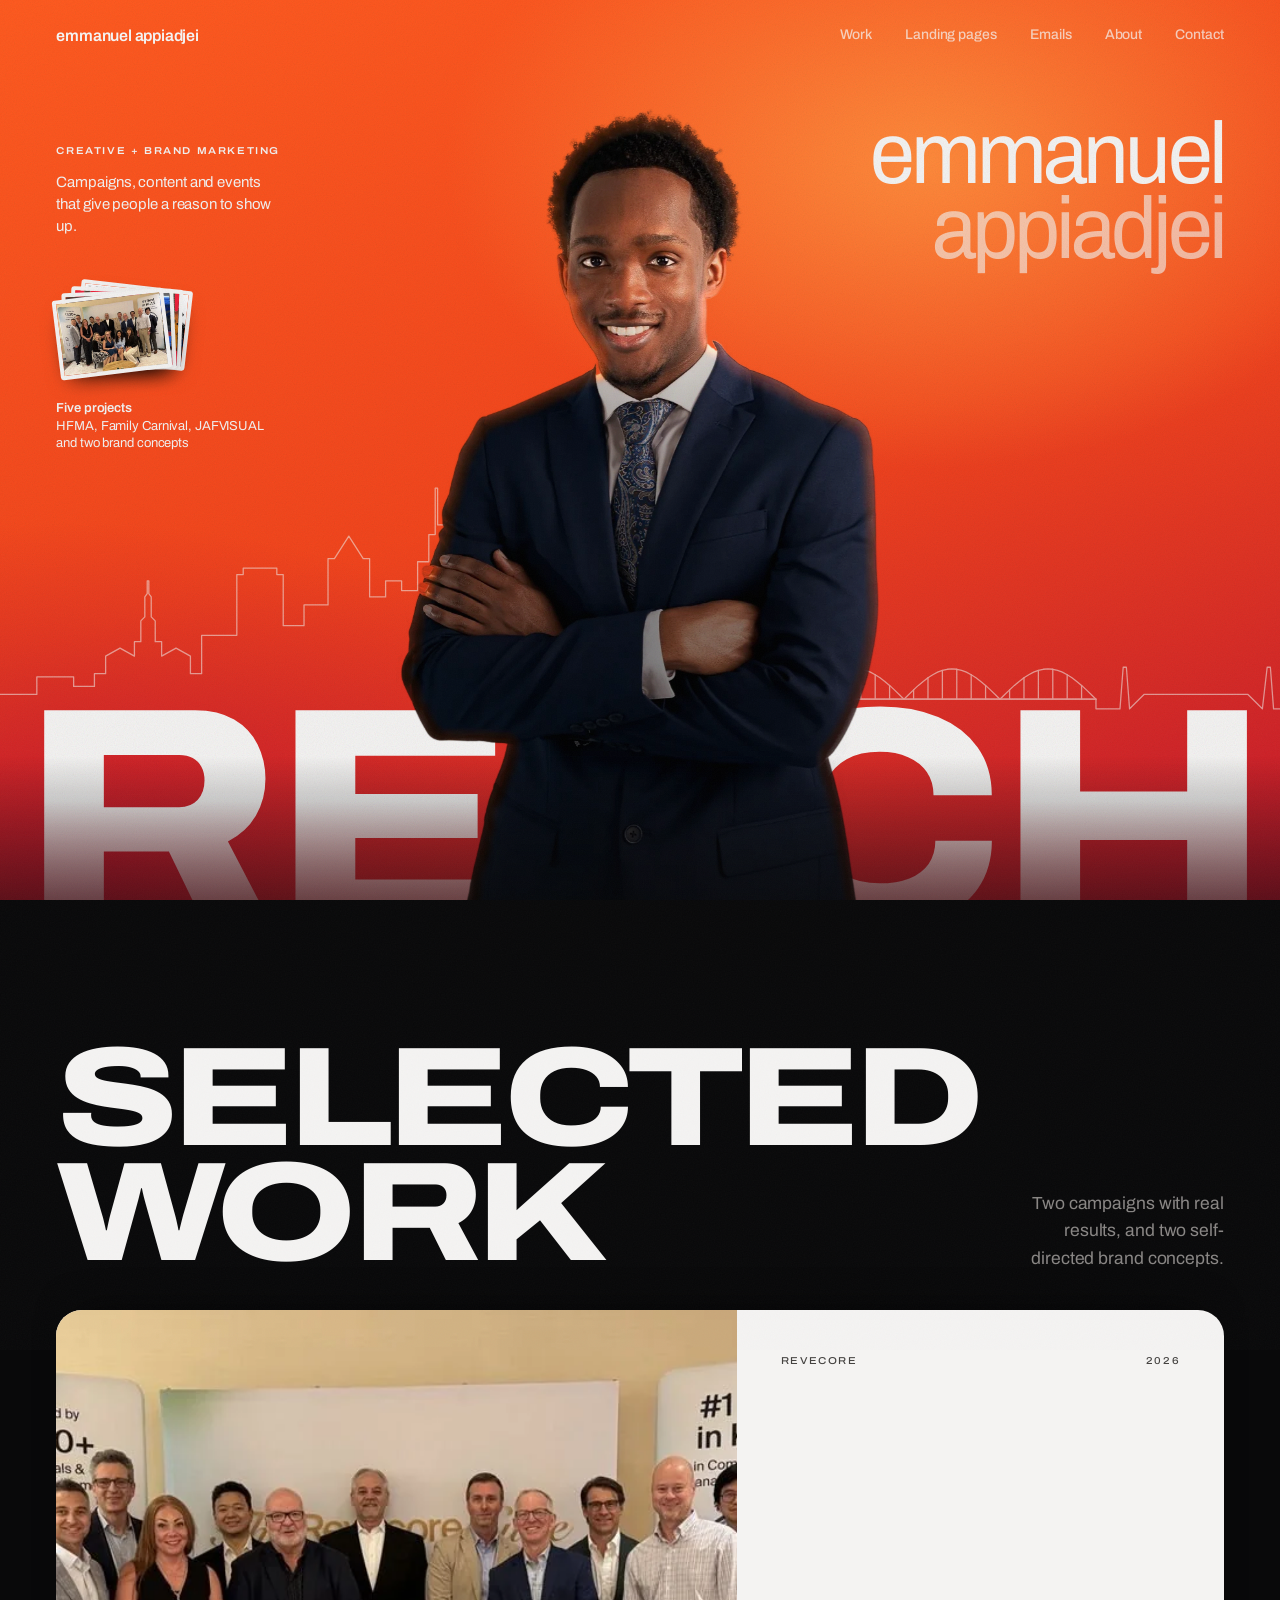
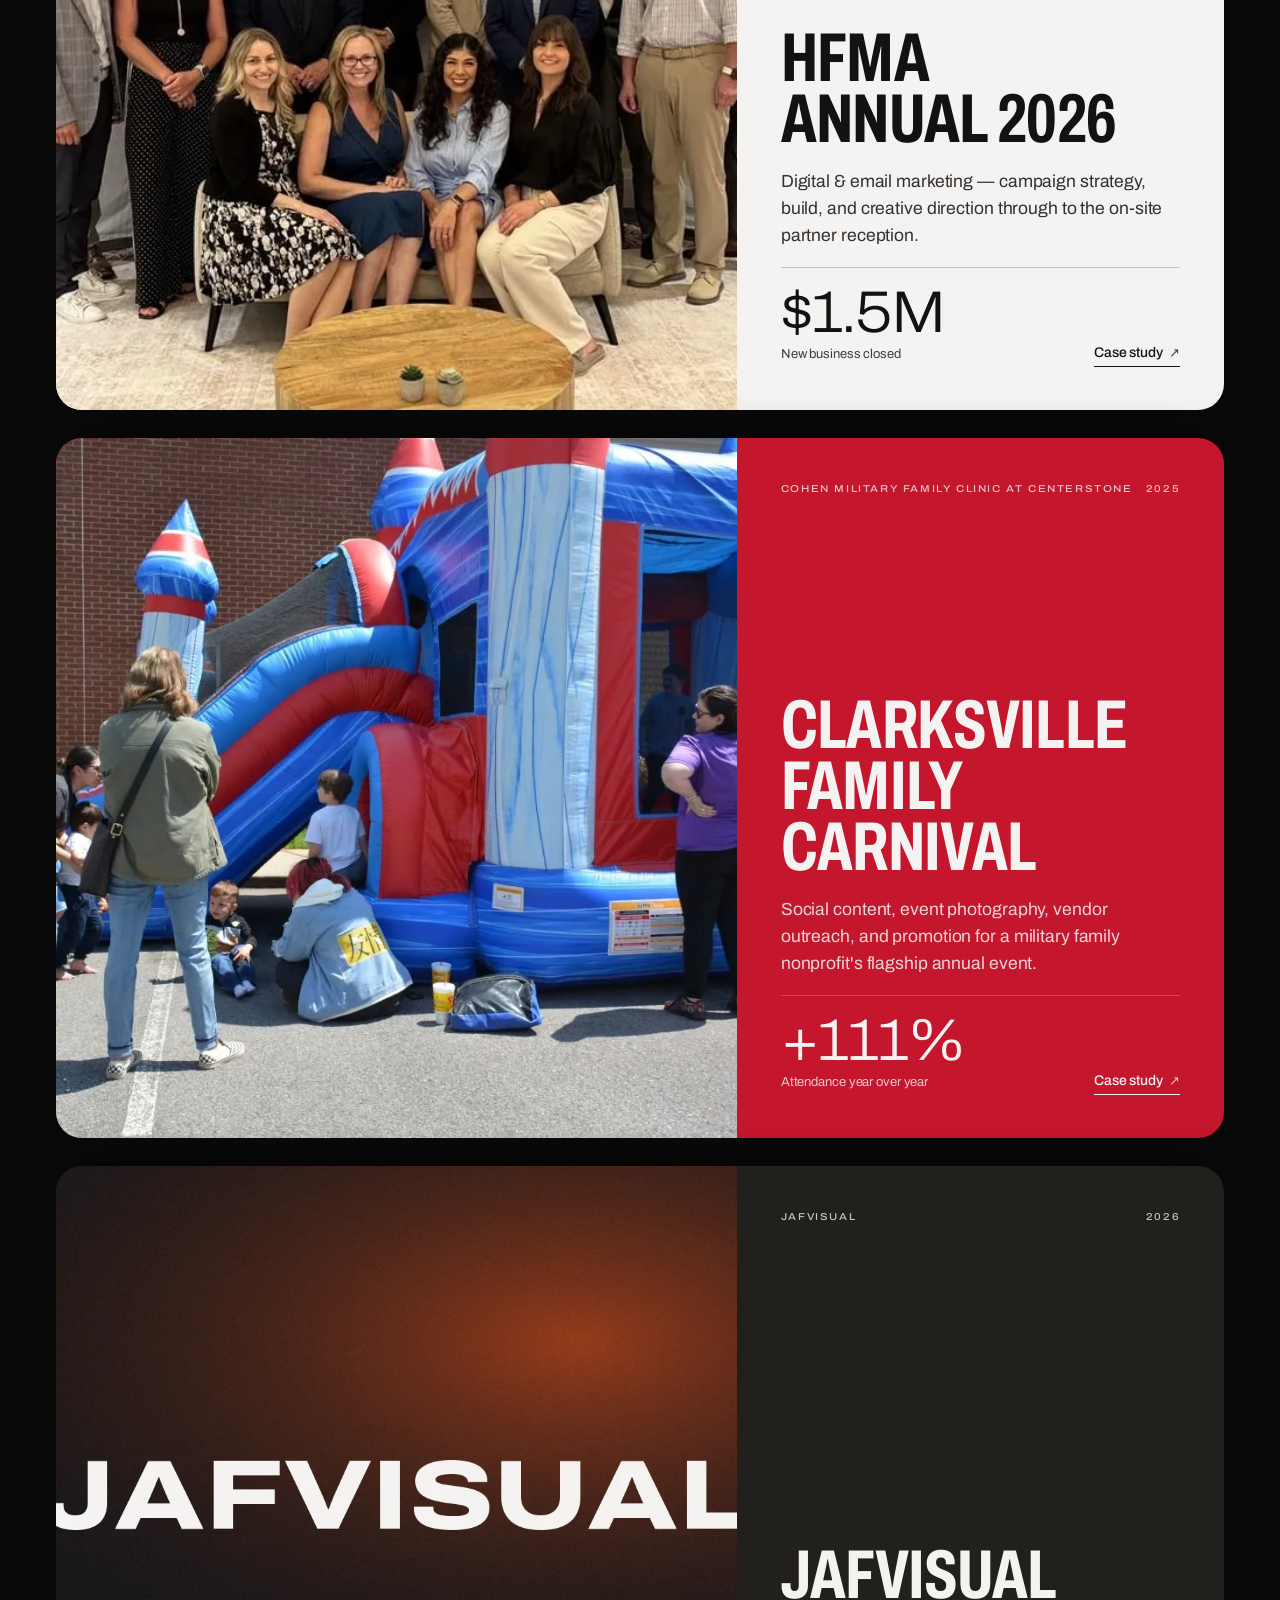
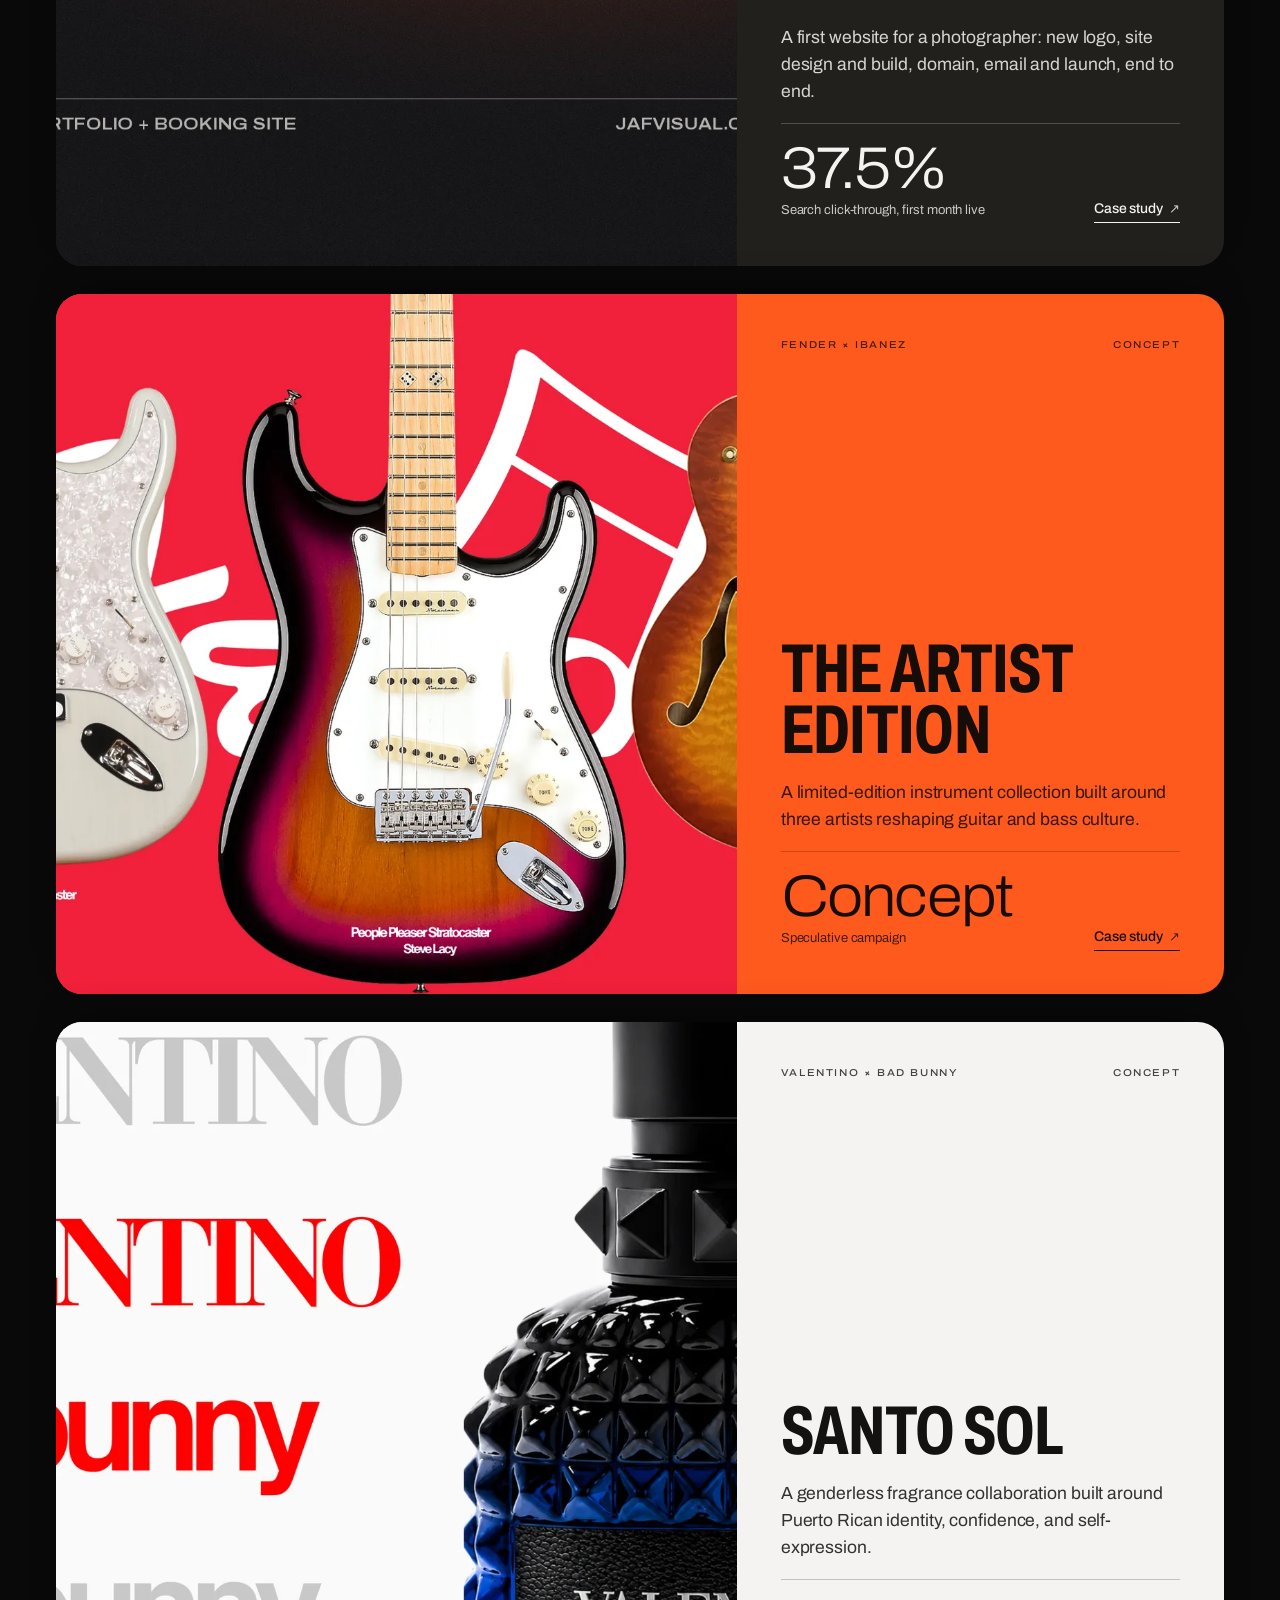
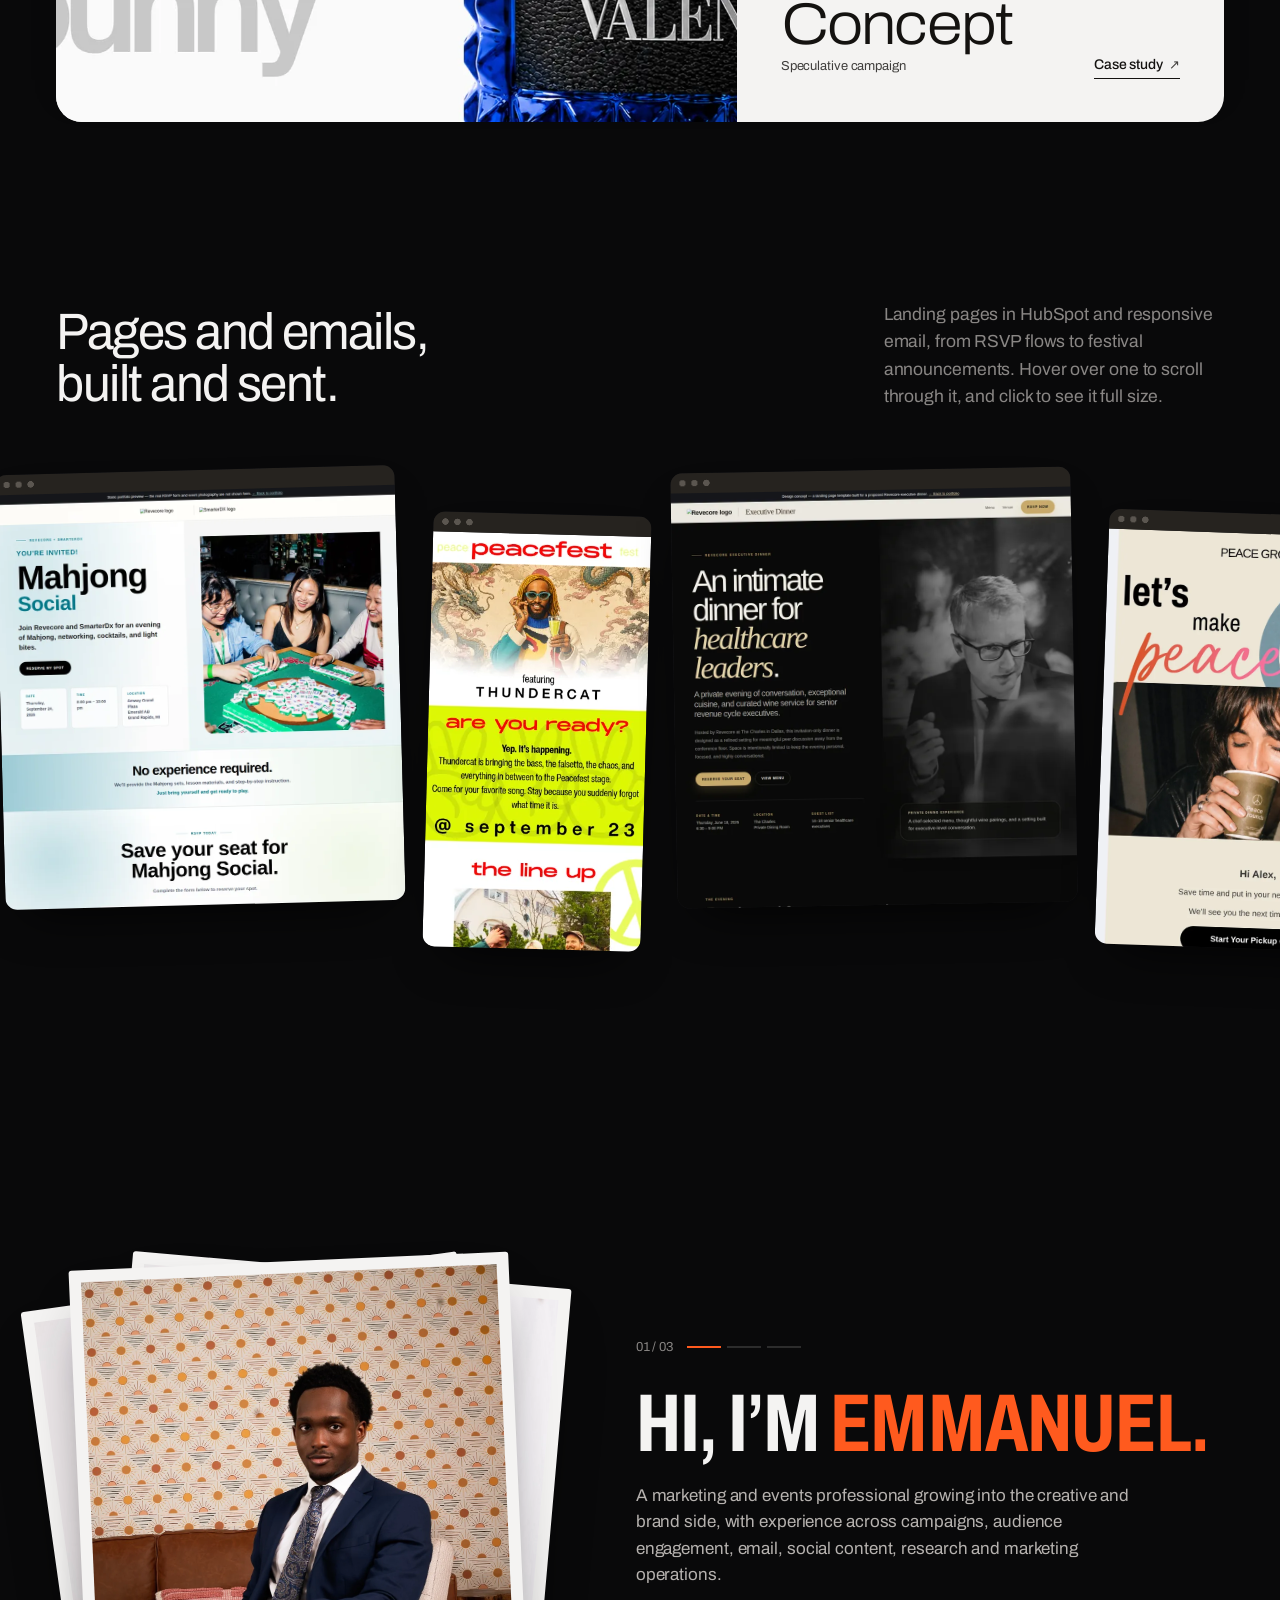
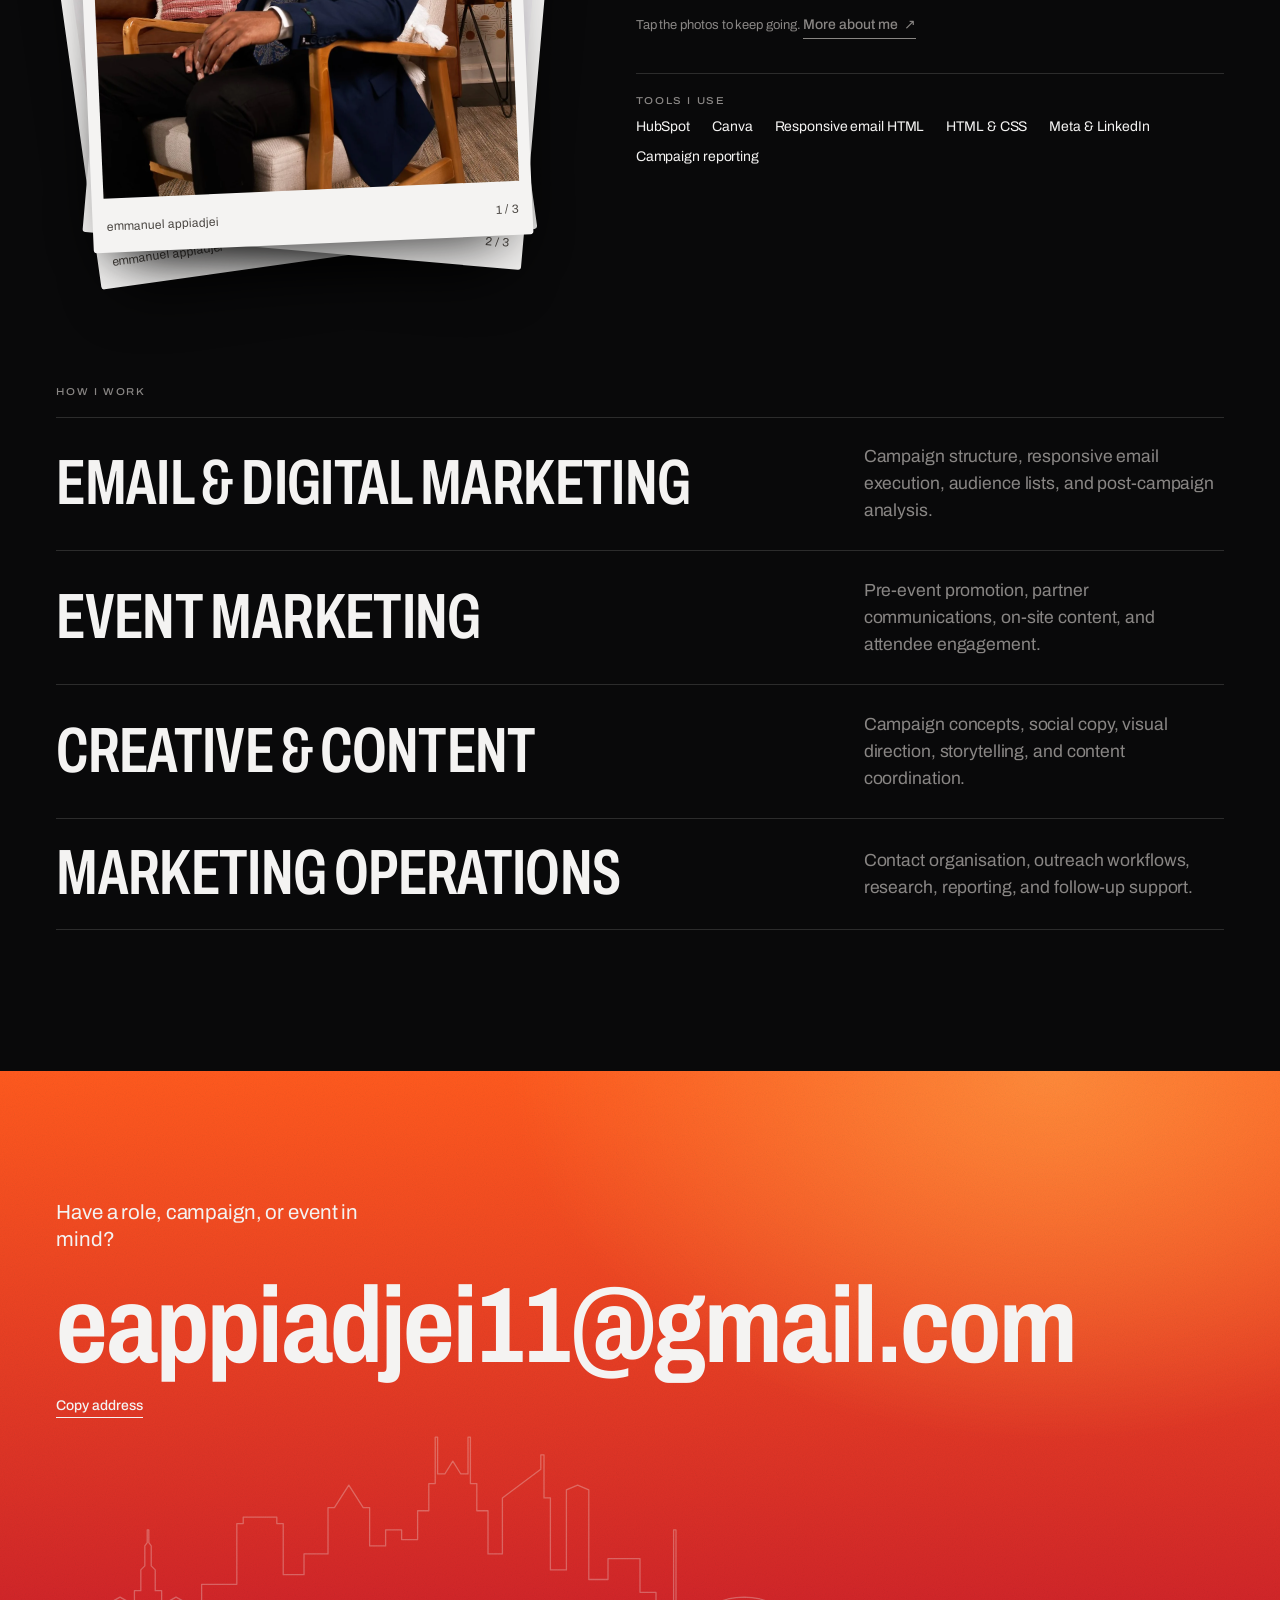
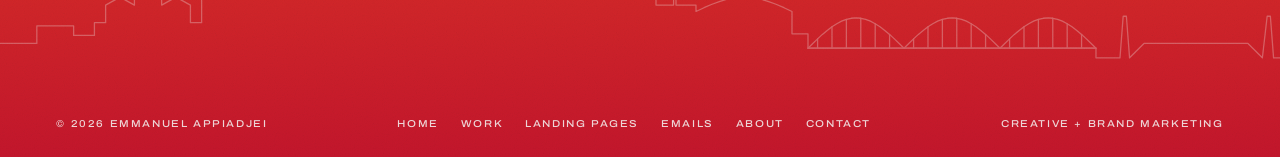
==== commit 9cb62e1d: "Add JAFVISUAL case study to selected work Brand and web launch for photographer JAFVISUAL: logo, por" ====
--- a/index.html
+++ b/index.html
@@ -60,14 +60,14 @@
     <section class="home-hero" aria-label="Introduction">
       <h1 class="home-hero__name"><span>emmanuel</span><span>appiadjei</span></h1>
       <p class="home-hero__lede"><span class="label">Creative + brand marketing</span>Campaigns, content and events that give people a reason to show up.</p>
-      <a class="home-hero__deck" href="#work" aria-label="See the work: four projects">
+      <a class="home-hero__deck" href="#work" aria-label="See the work: five projects">
         <span class="home-hero__cards" aria-hidden="true">
           <img src="assets/images/work/hfma.webp" alt="" style="--n:0" width="800" height="600" decoding="async">
           <img src="assets/images/work/carnival.webp" alt="" style="--n:1" width="1200" height="800" decoding="async">
           <img src="assets/images/work/artist-edition.webp" alt="" style="--n:2" width="1800" height="1012" decoding="async">
           <img src="assets/images/work/santo-sol.webp" alt="" style="--n:3" width="1800" height="1012" decoding="async">
         </span>
-        <span class="home-hero__deck-label"><b>Four projects</b><br>HFMA, Family Carnival and two brand concepts</span>
+        <span class="home-hero__deck-label"><b>Five projects</b><br>HFMA, Family Carnival, JAFVISUAL and two brand concepts</span>
       </a>
 
       <div class="home-hero__stage">
@@ -111,6 +111,18 @@
           </div>
         </article>
         <article class="home-card home-card--3">
+          <div class="home-card__pic"><img src="assets/images/work/jafvisual.webp" alt="The JAFVISUAL wordmark on a dark ground with an orange glow." width="1600" height="1000" loading="lazy" decoding="async"></div>
+          <div class="home-card__txt">
+            <div class="home-card__meta"><span class="label">JAFVISUAL</span><span class="label">2026</span></div>
+            <h3 class="home-card__title">JAFVISUAL</h3>
+            <p class="home-card__role">A first website for a photographer: new logo, site design and build, domain, email and launch, end to end.</p>
+            <div class="home-card__res">
+              <div><strong>37.5%</strong><span>Search click-through, first month live</span></div>
+              <a class="text-link" href="jafvisual.html">Case study <span class="arrow" aria-hidden="true">&#8599;</span></a>
+            </div>
+          </div>
+        </article>
+        <article class="home-card home-card--4">
           <div class="home-card__pic"><img src="assets/images/work/artist-edition.webp" alt="Three artist-edition guitars laid out against a red campaign backdrop." width="1800" height="1012" loading="lazy" decoding="async"></div>
           <div class="home-card__txt">
             <div class="home-card__meta"><span class="label">Fender × Ibanez</span><span class="label">Concept</span></div>
@@ -122,7 +134,7 @@
             </div>
           </div>
         </article>
-        <article class="home-card home-card--4">
+        <article class="home-card home-card--1">
           <div class="home-card__pic"><img src="assets/images/work/santo-sol.webp" alt="The Santo Sol fragrance bottle beside stacked Valentino and Bad Bunny wordmarks." width="1800" height="1012" loading="lazy" decoding="async"></div>
           <div class="home-card__txt">
             <div class="home-card__meta"><span class="label">Valentino × Bad Bunny</span><span class="label">Concept</span></div>
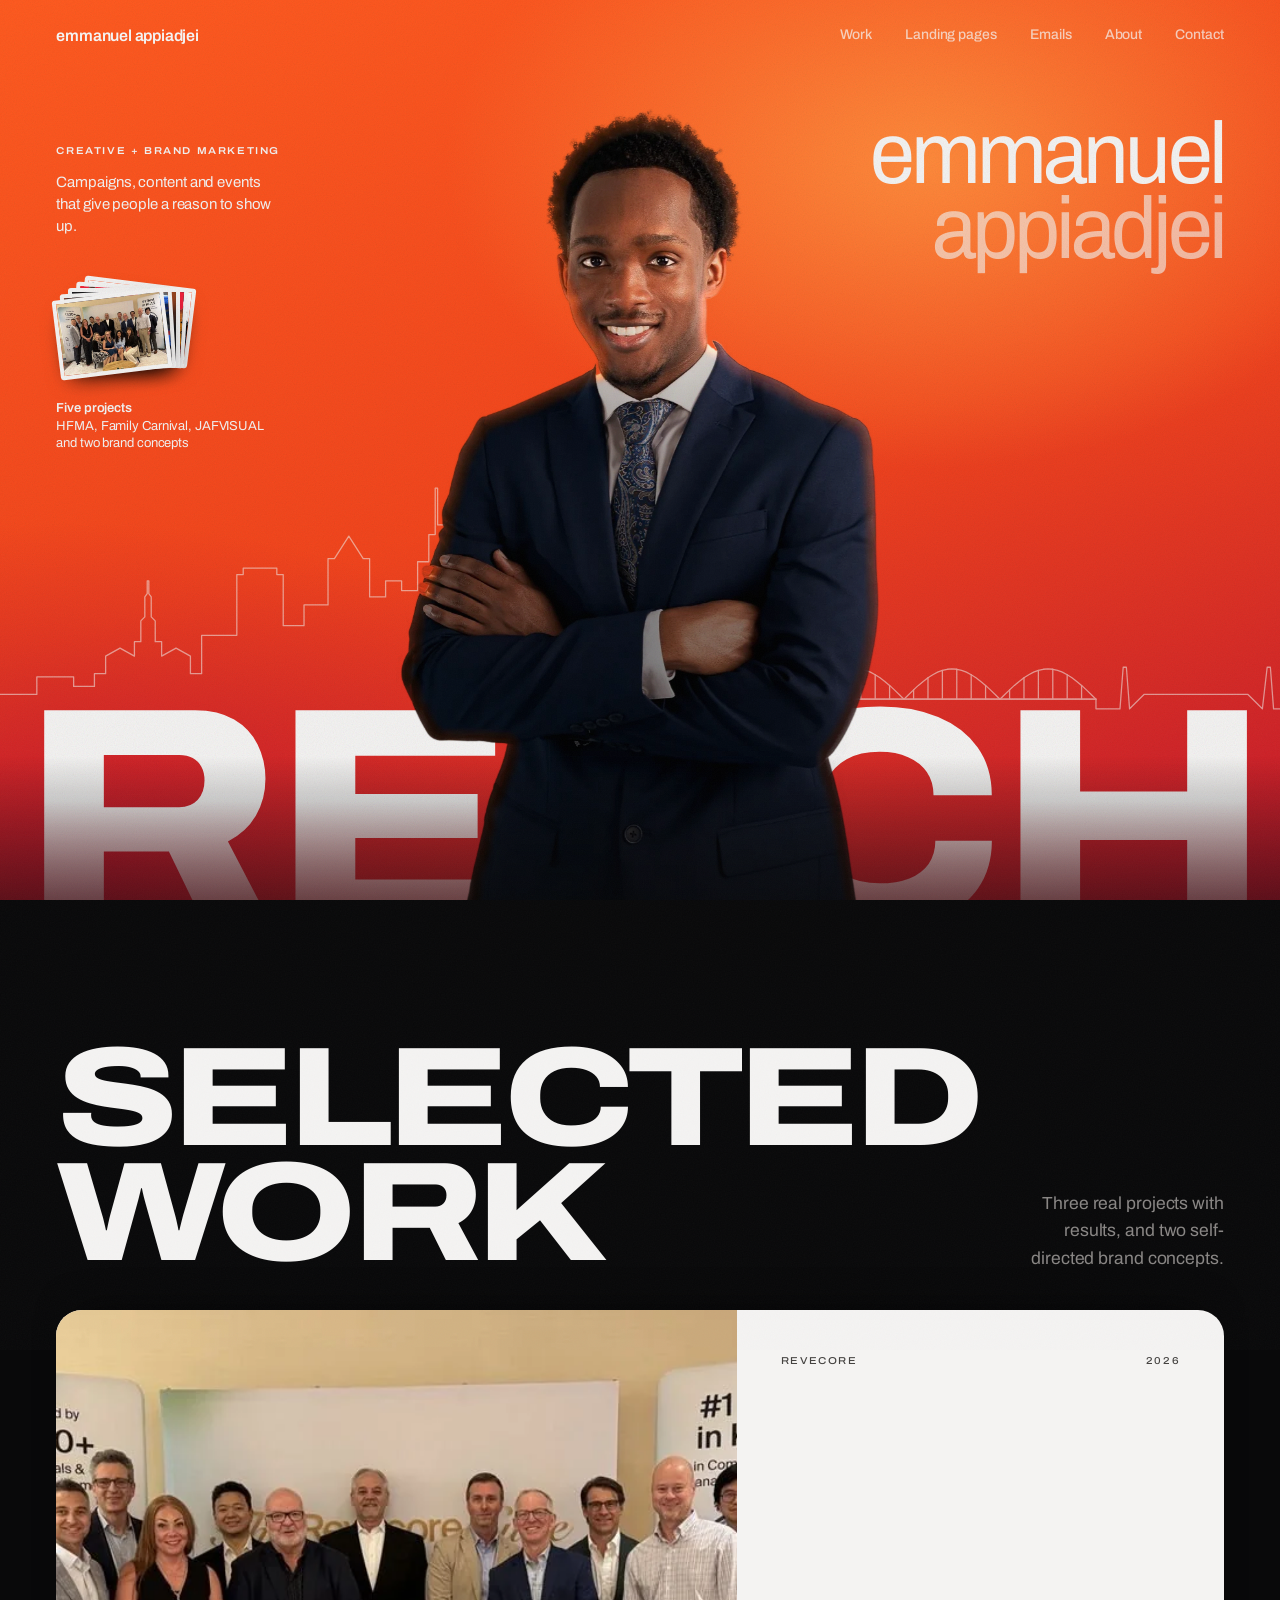
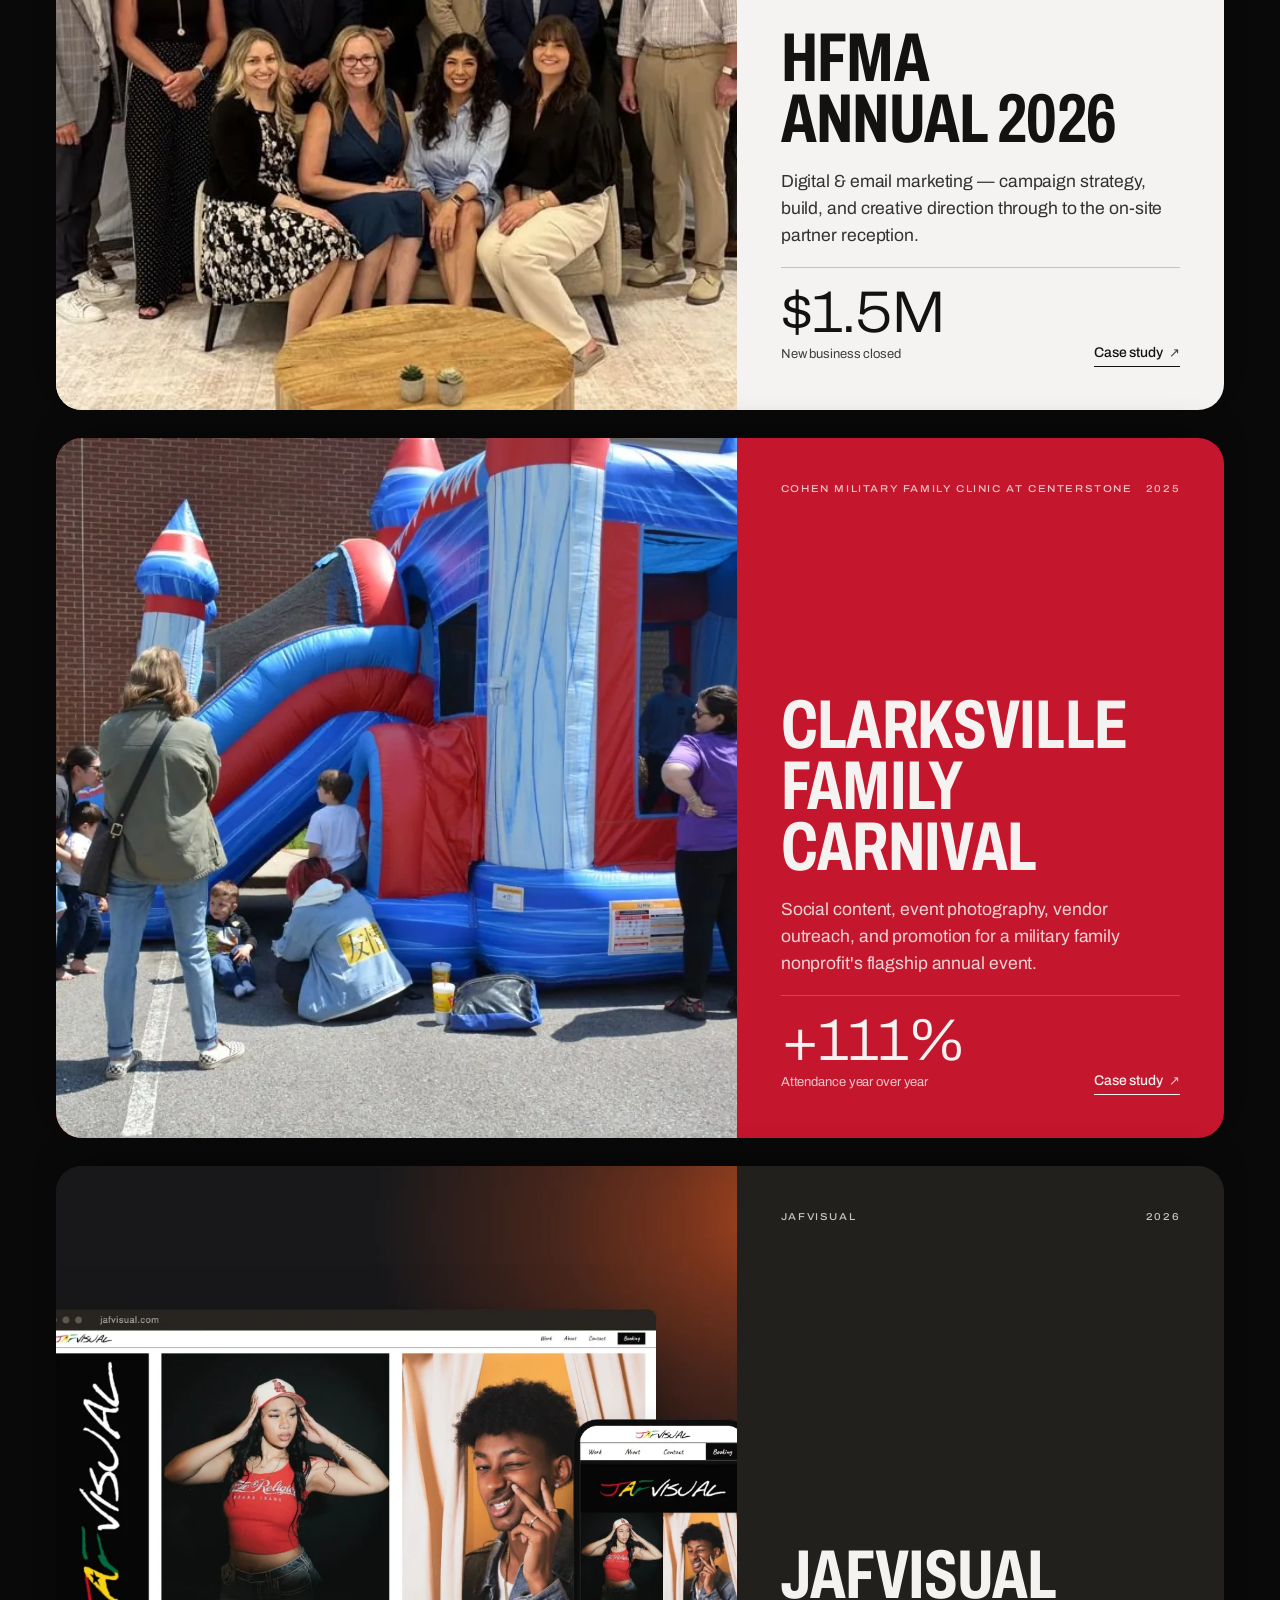
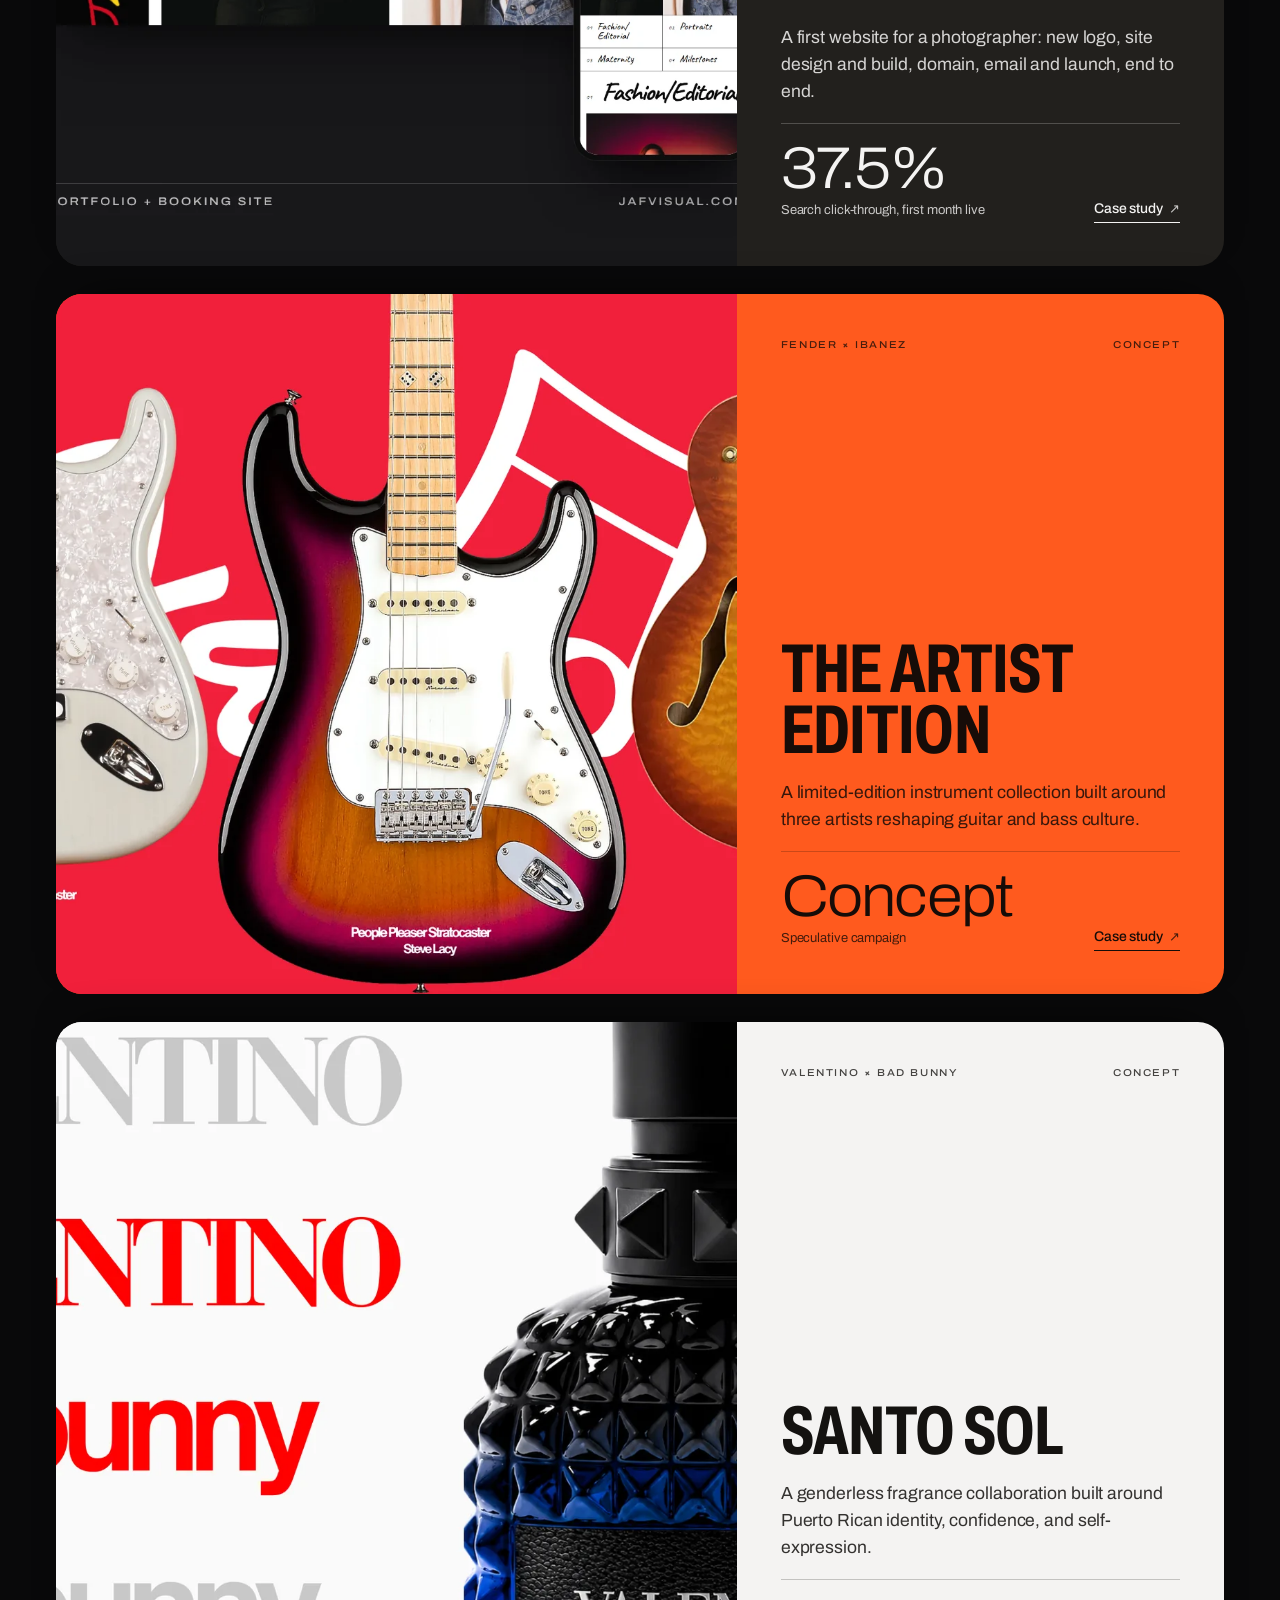
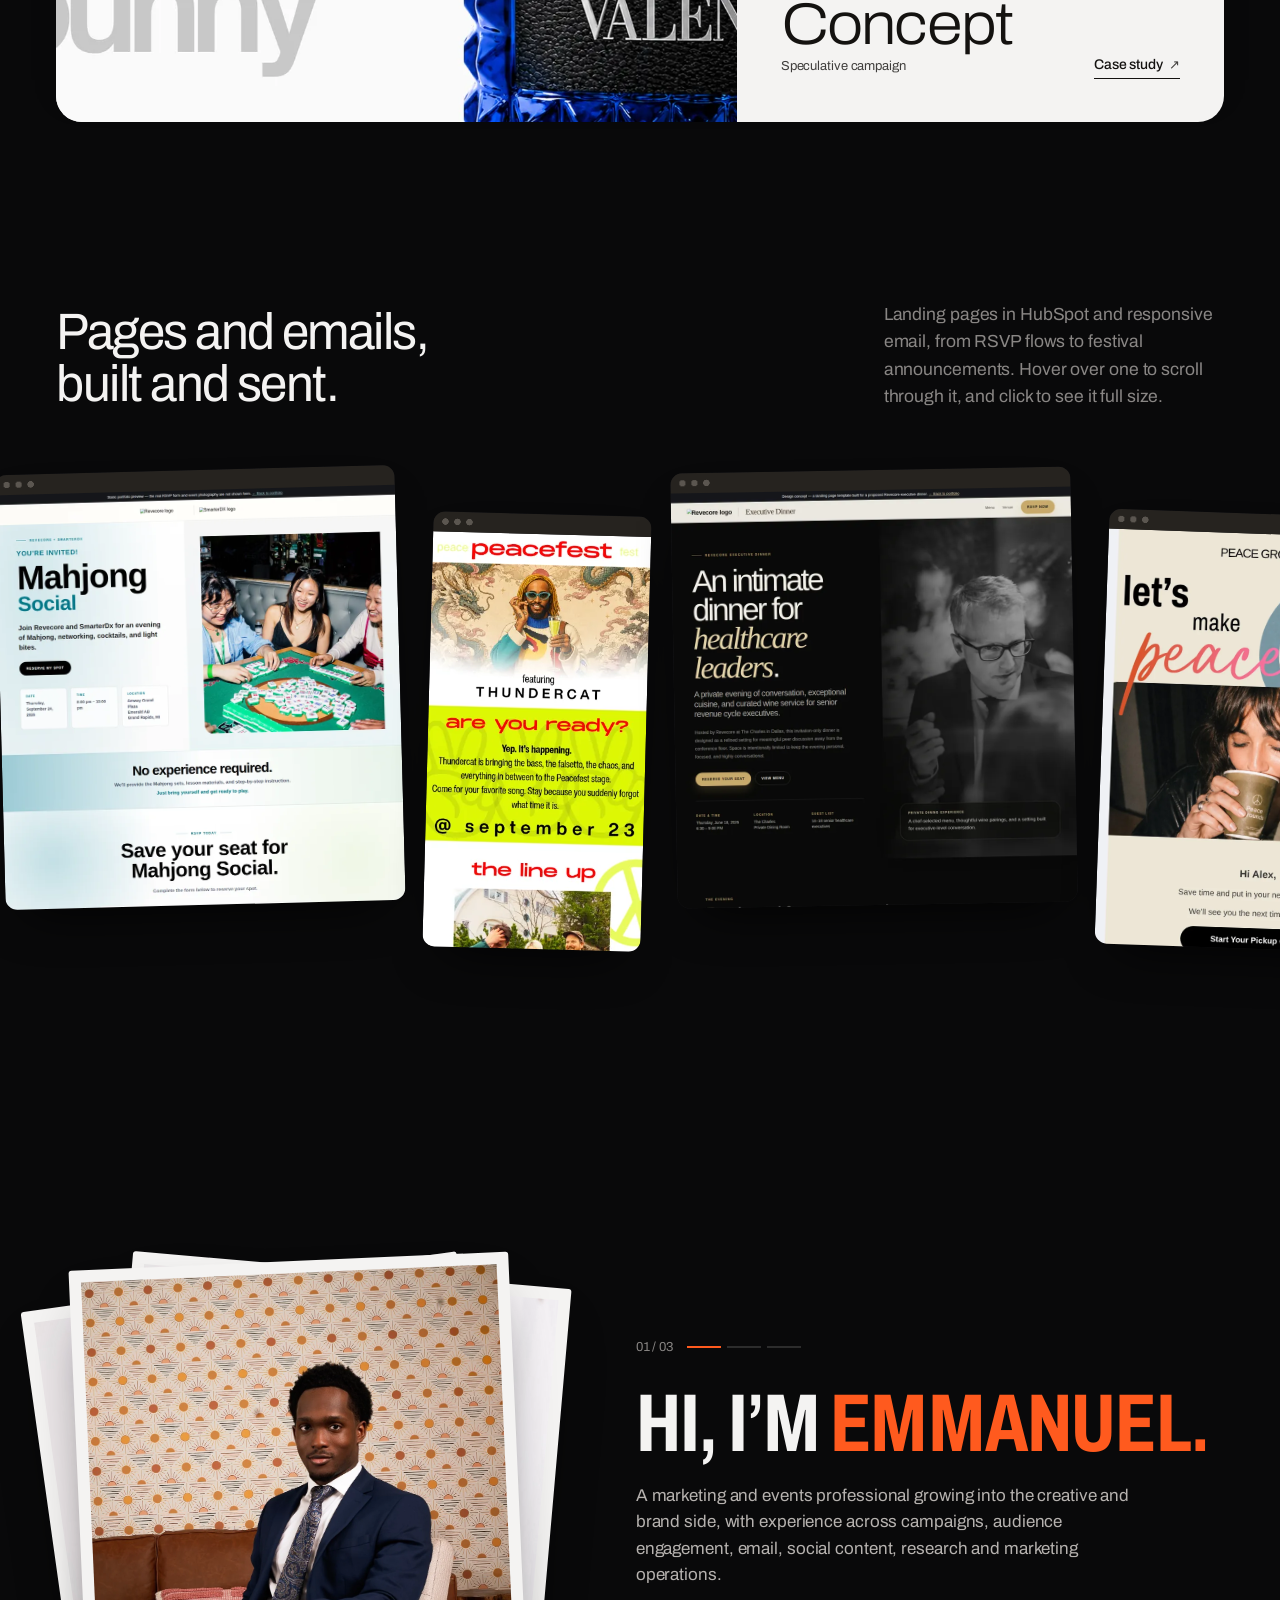
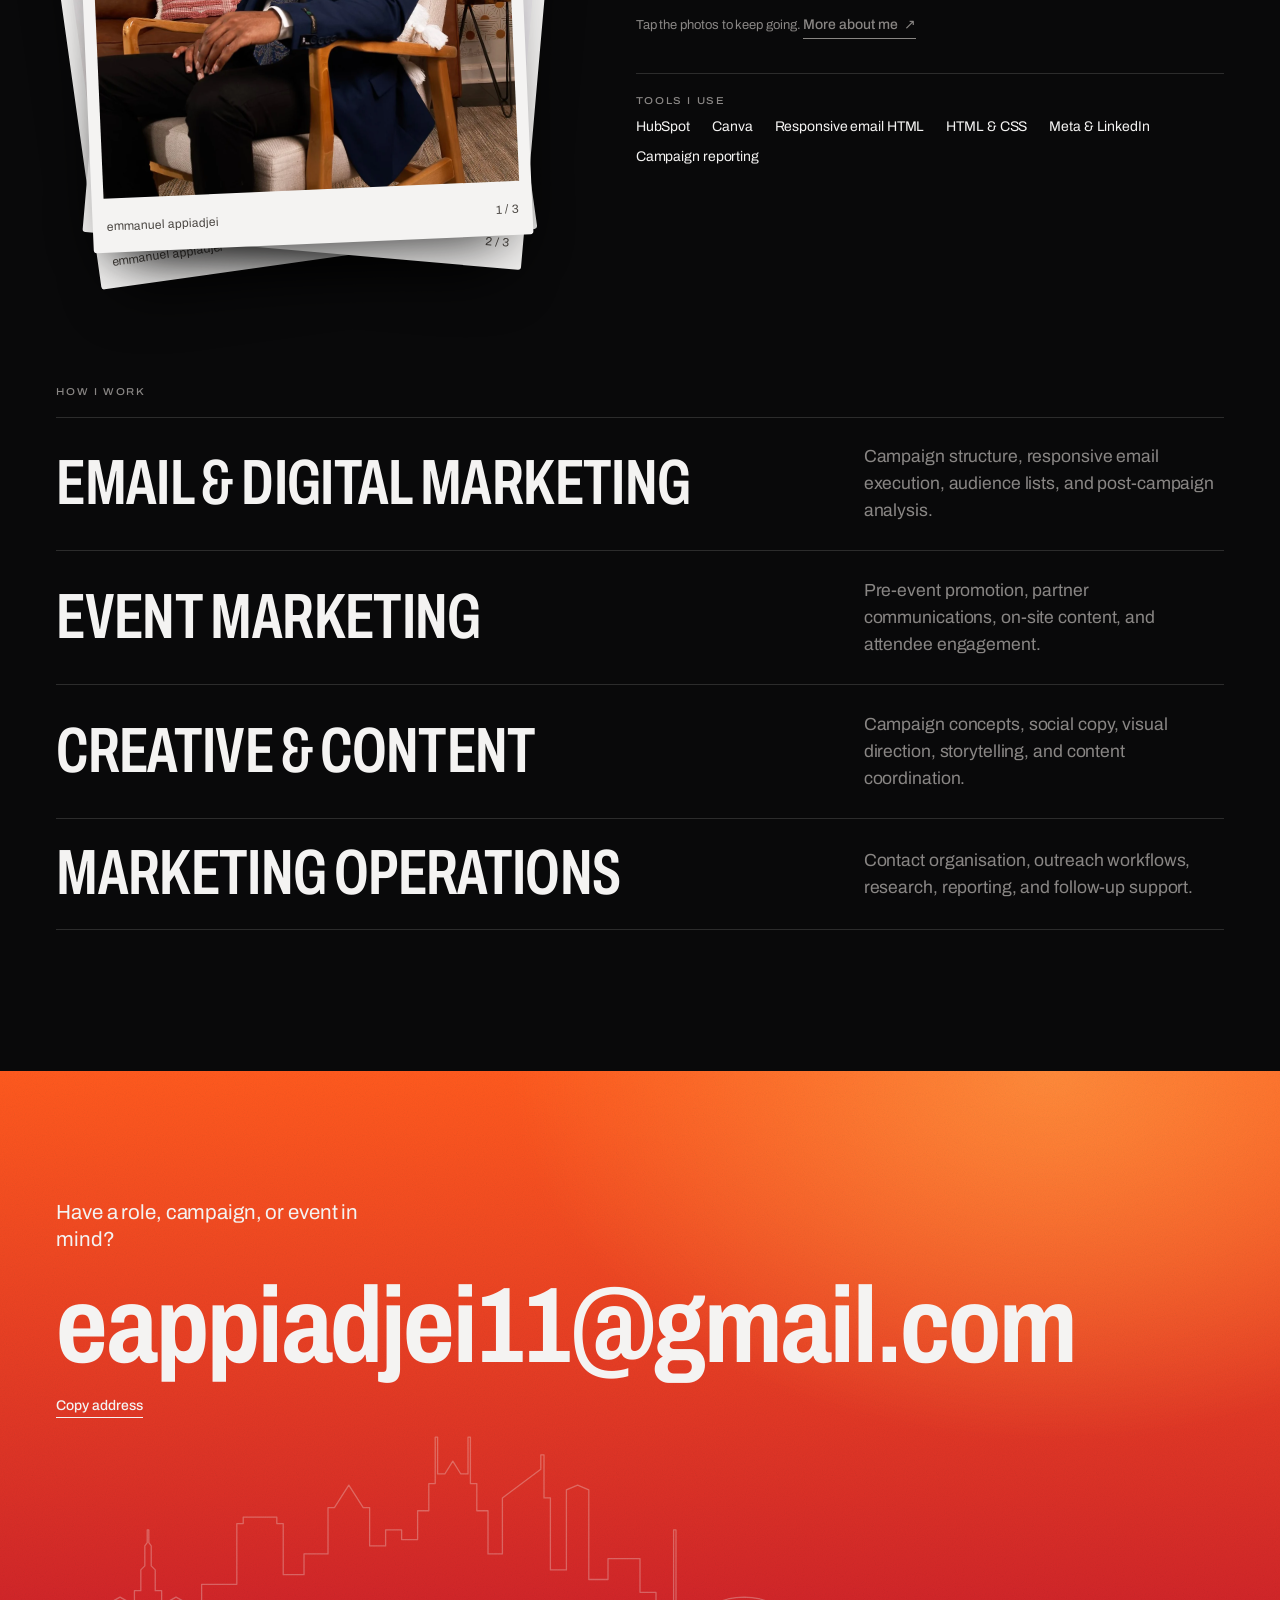
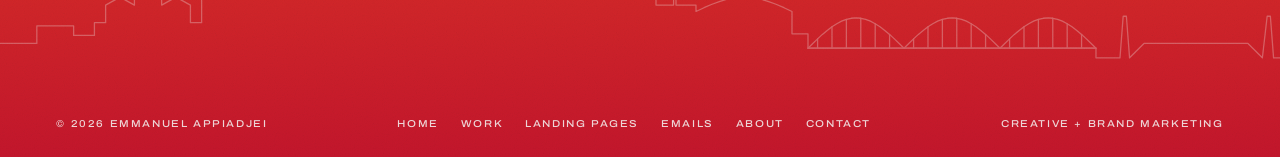
==== commit 7836caa4: "Bring over JAFVISUAL and the latest changes from portfolioEA Copies the current state of emmanuelapp" ====
--- a/index.html
+++ b/index.html
@@ -64,8 +64,9 @@
         <span class="home-hero__cards" aria-hidden="true">
           <img src="assets/images/work/hfma.webp" alt="" style="--n:0" width="800" height="600" decoding="async">
           <img src="assets/images/work/carnival.webp" alt="" style="--n:1" width="1200" height="800" decoding="async">
-          <img src="assets/images/work/artist-edition.webp" alt="" style="--n:2" width="1800" height="1012" decoding="async">
-          <img src="assets/images/work/santo-sol.webp" alt="" style="--n:3" width="1800" height="1012" decoding="async">
+          <img src="assets/images/work/jafvisual.webp" alt="" style="--n:2" width="1600" height="1000" decoding="async">
+          <img src="assets/images/work/artist-edition.webp" alt="" style="--n:3" width="1800" height="1012" decoding="async">
+          <img src="assets/images/work/santo-sol.webp" alt="" style="--n:4" width="1800" height="1012" decoding="async">
         </span>
         <span class="home-hero__deck-label"><b>Five projects</b><br>HFMA, Family Carnival, JAFVISUAL and two brand concepts</span>
       </a>
@@ -82,11 +83,11 @@
     <section class="home-work shell" id="work">
       <div class="home-work__head">
         <h2>Selected<br>work</h2>
-        <p>Two campaigns with real results, and two self-directed brand concepts.</p>
+        <p>Three real projects with results, and two self-directed brand concepts.</p>
       </div>
       <!-- build:home-work -->
       <div class="home-stack">
-        <article class="home-card home-card--1">
+        <article class="home-card home-card--1" style="--i:0">
           <div class="home-card__pic"><img src="assets/images/work/hfma.webp" alt="The Revecore team photographed in their private suite at the HFMA Annual conference." width="800" height="600" loading="lazy" decoding="async"></div>
           <div class="home-card__txt">
             <div class="home-card__meta"><span class="label">Revecore</span><span class="label">2026</span></div>
@@ -98,7 +99,7 @@
             </div>
           </div>
         </article>
-        <article class="home-card home-card--2">
+        <article class="home-card home-card--2" style="--i:1">
           <div class="home-card__pic"><img src="assets/images/work/carnival.webp" alt="Families gathered around inflatable attractions at the Clarksville Family Carnival." width="1200" height="800" loading="lazy" decoding="async"></div>
           <div class="home-card__txt">
             <div class="home-card__meta"><span class="label">Cohen Military Family Clinic at Centerstone</span><span class="label">2025</span></div>
@@ -110,8 +111,8 @@
             </div>
           </div>
         </article>
-        <article class="home-card home-card--3">
-          <div class="home-card__pic"><img src="assets/images/work/jafvisual.webp" alt="The JAFVISUAL wordmark on a dark ground with an orange glow." width="1600" height="1000" loading="lazy" decoding="async"></div>
+        <article class="home-card home-card--3" style="--i:2">
+          <div class="home-card__pic"><img src="assets/images/work/jafvisual.webp" alt="The JAFVISUAL site on desktop and phone: the hand-lettered logo beside fashion and portrait photography." width="1600" height="1000" loading="lazy" decoding="async"></div>
           <div class="home-card__txt">
             <div class="home-card__meta"><span class="label">JAFVISUAL</span><span class="label">2026</span></div>
             <h3 class="home-card__title">JAFVISUAL</h3>
@@ -122,7 +123,7 @@
             </div>
           </div>
         </article>
-        <article class="home-card home-card--4">
+        <article class="home-card home-card--4" style="--i:3">
           <div class="home-card__pic"><img src="assets/images/work/artist-edition.webp" alt="Three artist-edition guitars laid out against a red campaign backdrop." width="1800" height="1012" loading="lazy" decoding="async"></div>
           <div class="home-card__txt">
             <div class="home-card__meta"><span class="label">Fender × Ibanez</span><span class="label">Concept</span></div>
@@ -134,7 +135,7 @@
             </div>
           </div>
         </article>
-        <article class="home-card home-card--1">
+        <article class="home-card home-card--1" style="--i:4">
           <div class="home-card__pic"><img src="assets/images/work/santo-sol.webp" alt="The Santo Sol fragrance bottle beside stacked Valentino and Bad Bunny wordmarks." width="1800" height="1012" loading="lazy" decoding="async"></div>
           <div class="home-card__txt">
             <div class="home-card__meta"><span class="label">Valentino × Bad Bunny</span><span class="label">Concept</span></div>
--- a/assets/css/site.css
+++ b/assets/css/site.css
@@ -544,6 +544,7 @@
   padding-bottom: 3px;
   font-size: 14px;
   font-weight: 500;
+  white-space: nowrap;
 }
 .text-link::after {
   content: "";
@@ -680,7 +681,7 @@
 
 .home-hero__lede .label { display: block; margin-bottom: 14px; color: var(--white); font-weight: 600; }
 
-/* A little deck of the four projects: fans out on hover, leads down to the work. */
+/* A little deck of the projects: fans out on hover, leads down to the work. */
 .home-hero__deck {
   position: absolute;
   z-index: 5;
@@ -703,14 +704,14 @@
   border: 4px solid var(--white);
   border-radius: 3px;
   box-shadow: 0 10px 22px -10px rgba(0, 0, 0, .55);
-  z-index: calc(4 - var(--n));
-  transform: translate(calc(var(--n) * 7px), calc(var(--n) * -3px)) rotate(calc(-7deg + var(--n) * 4.5deg));
+  z-index: calc(5 - var(--n));
+  transform: translate(calc(var(--n) * 6px), calc(var(--n) * -3px)) rotate(calc(-7deg + var(--n) * 3.5deg));
   transition: transform 550ms var(--ease-liquid);
 }
 
 .home-hero__deck:hover .home-hero__cards img,
 .home-hero__deck:focus-visible .home-hero__cards img {
-  transform: translate(calc(var(--n) * 46px), calc(var(--n) * 4px - 6px)) rotate(calc(-9deg + var(--n) * 6deg));
+  transform: translate(calc(var(--n) * 38px), calc(var(--n) * 3px - 6px)) rotate(calc(-9deg + var(--n) * 4.5deg));
 }
 
 .home-hero__deck-label { font-size: 13px; line-height: 1.35; }
@@ -767,10 +768,10 @@
   box-shadow: 0 -18px 40px -24px rgba(0, 0, 0, .8);
 }
 
-.home-card--1 { --i: 0; --card-bg: var(--white); --card-fg: #141210; }
-.home-card--2 { --i: 1; --card-bg: var(--ember); --card-fg: var(--white); }
-.home-card--3 { --i: 2; --card-bg: #22201d; --card-fg: var(--white); }
-.home-card--4 { --i: 3; --card-bg: var(--accent); --card-fg: #160c08; }
+.home-card--1 { --card-bg: var(--white); --card-fg: #141210; }
+.home-card--2 { --card-bg: var(--ember); --card-fg: var(--white); }
+.home-card--3 { --card-bg: #22201d; --card-fg: var(--white); }
+.home-card--4 { --card-bg: var(--accent); --card-fg: #160c08; }
 
 .home-card__pic { position: relative; overflow: hidden; }
 .home-card__pic img {
@@ -1987,6 +1988,23 @@
 
 .gallery figcaption { margin-top: 9px; }
 
+/* Desktop and phone side by side, each at its own proportions; the phone
+   column is sized so both screens end at the same height. */
+.case-screens {
+  display: grid;
+  grid-template-columns: minmax(0, 2.09fr) minmax(0, .483fr);
+  gap: clamp(12px, 1.6vw, 22px);
+  align-items: start;
+  margin-block: clamp(22px, 3vw, 36px);
+}
+.case-screens figure { margin: 0; }
+.case-screens img { width: 100%; border-radius: 8px; border: 1px solid var(--hairline); }
+.case-screens figcaption { margin-top: 9px; }
+@media (max-width: 640px) {
+  .case-screens { grid-template-columns: 1fr; }
+  .case-screens figure + figure { width: 58%; justify-self: center; }
+}
+
 /* Next project — the dark transition out of a case study. */
 .next-project {
   position: relative;
